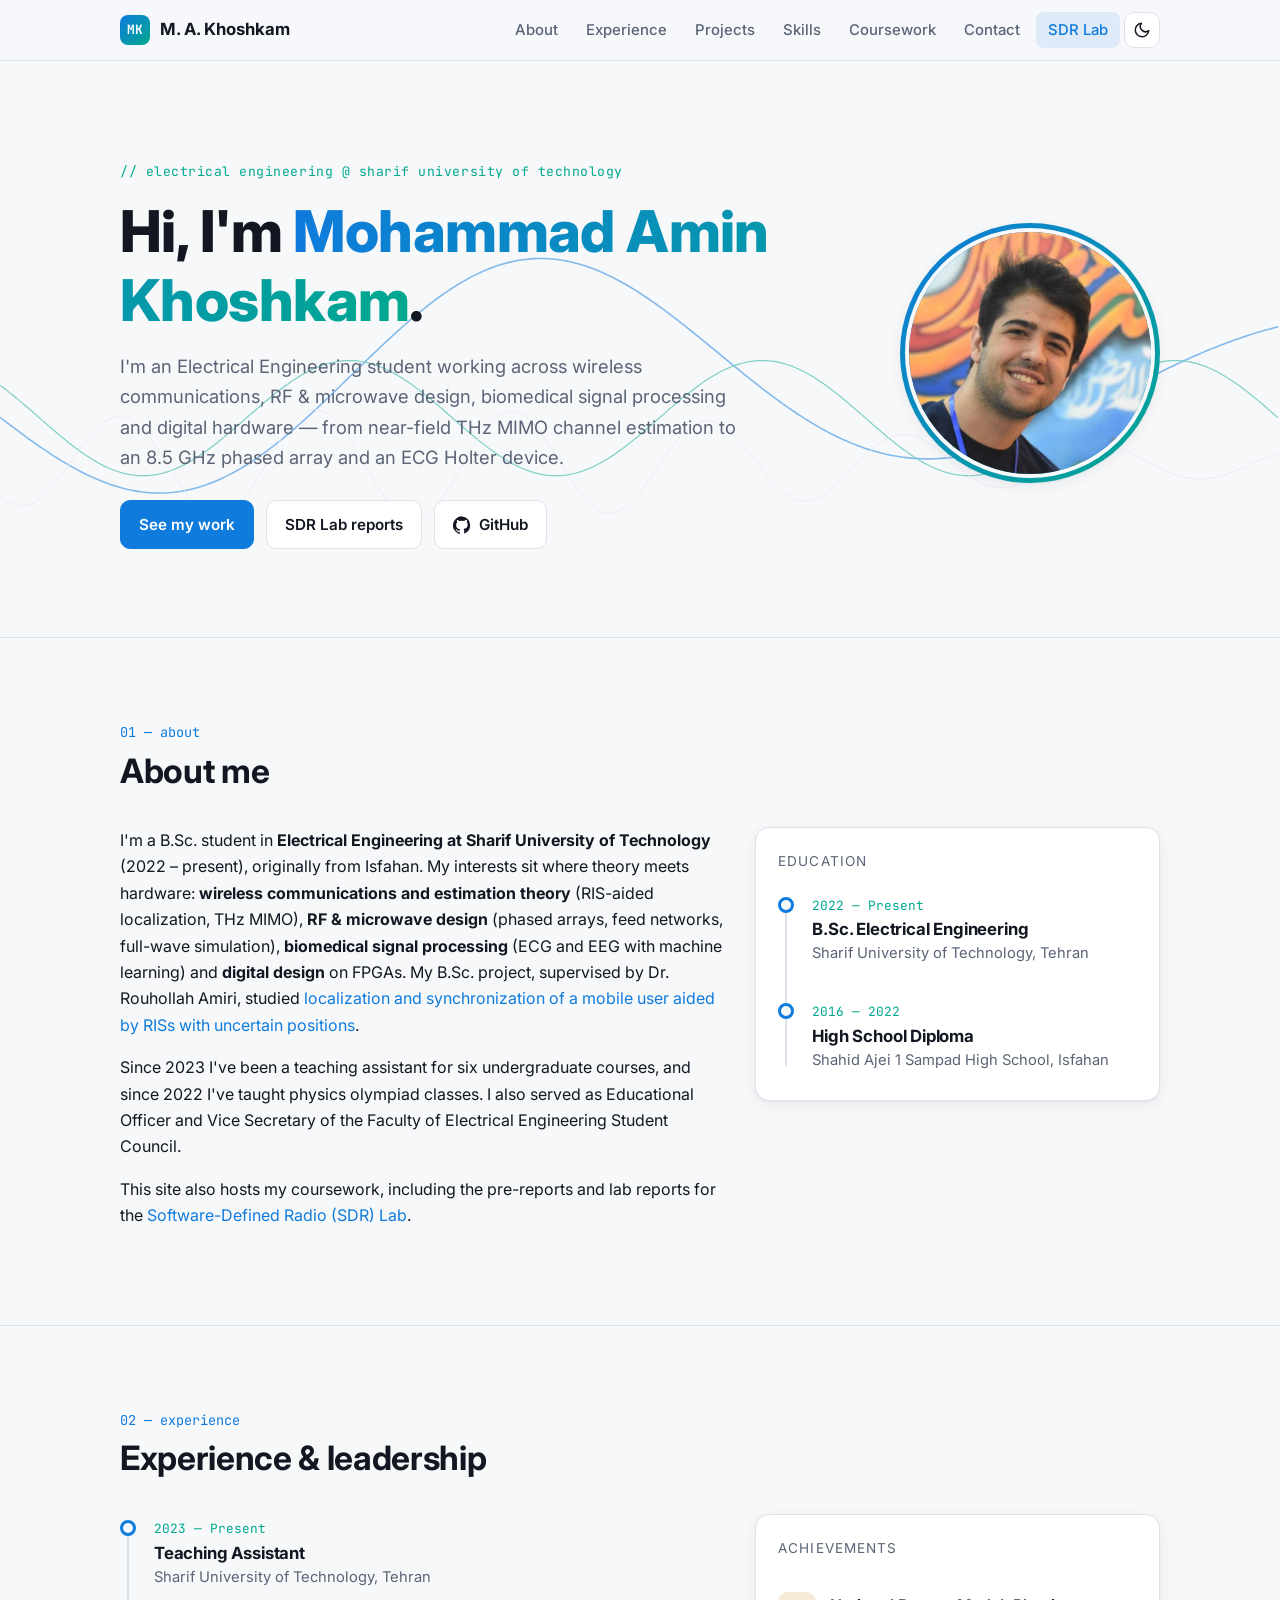
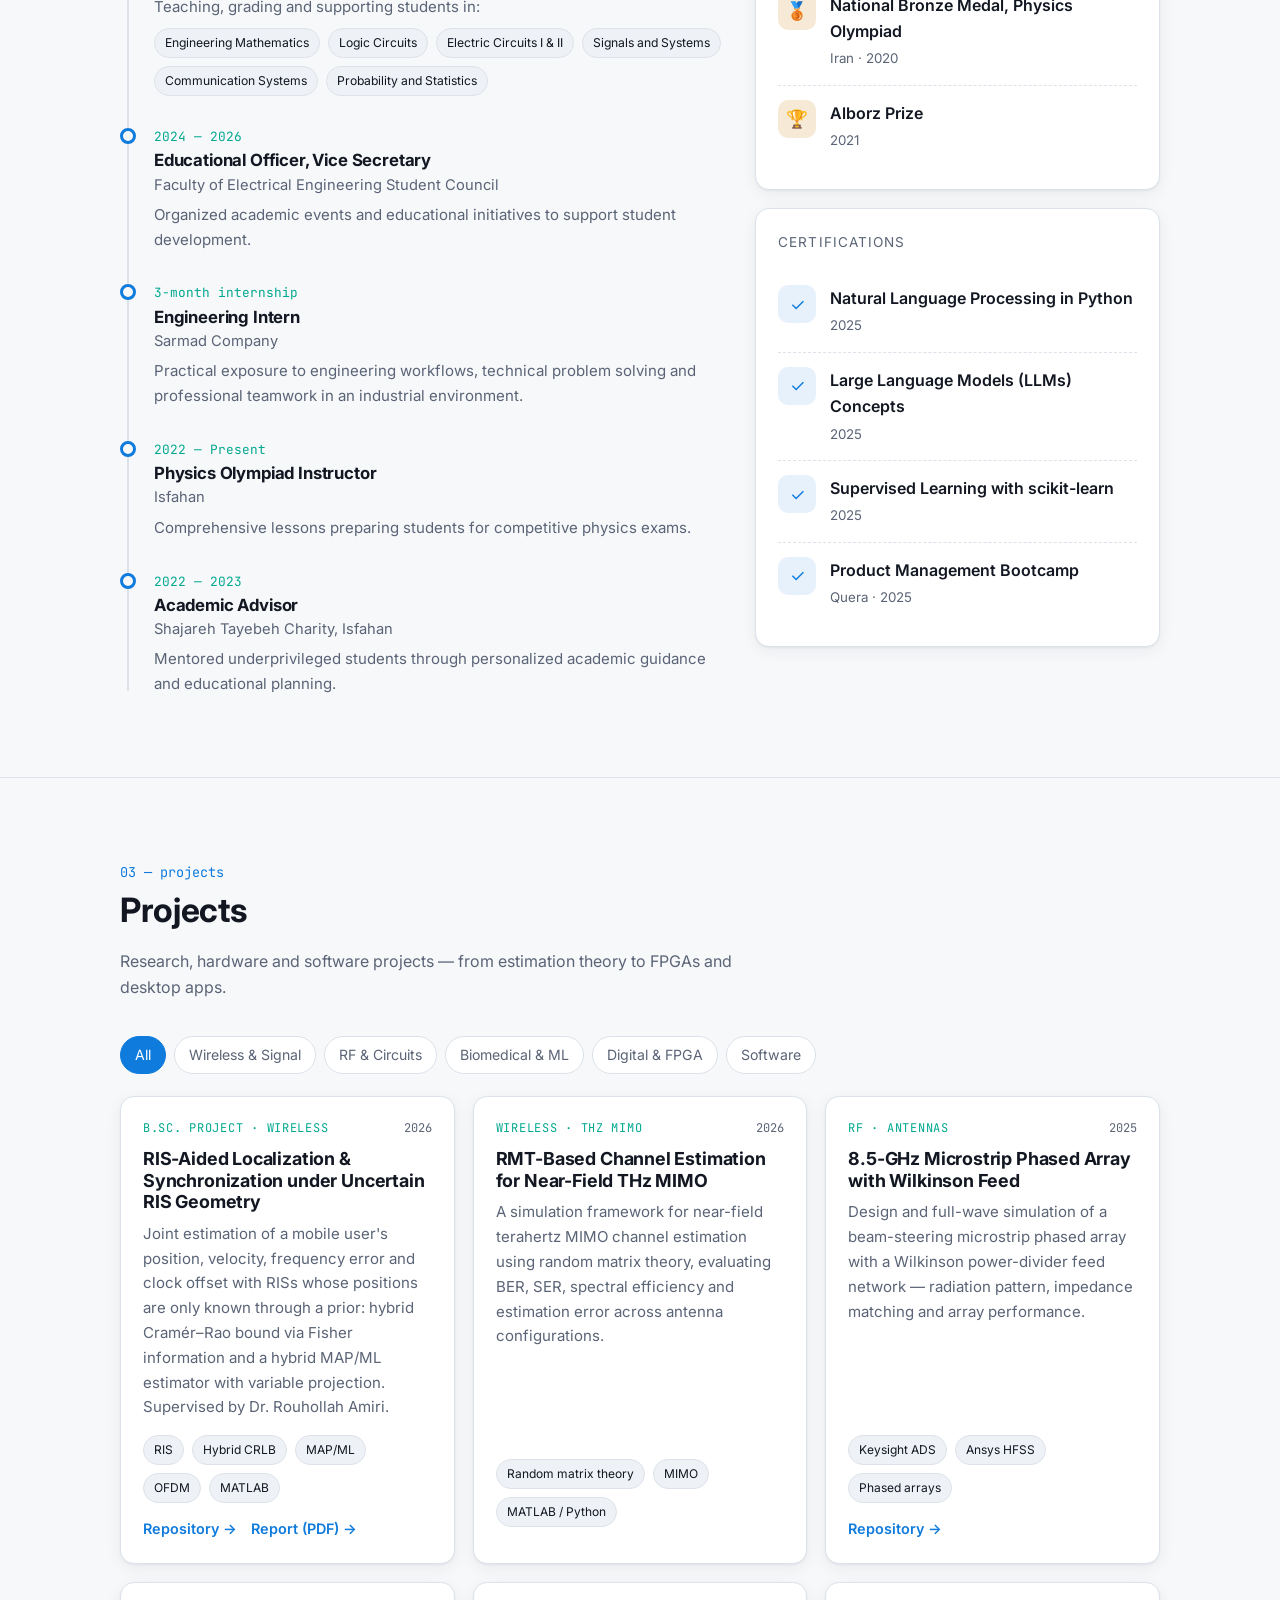
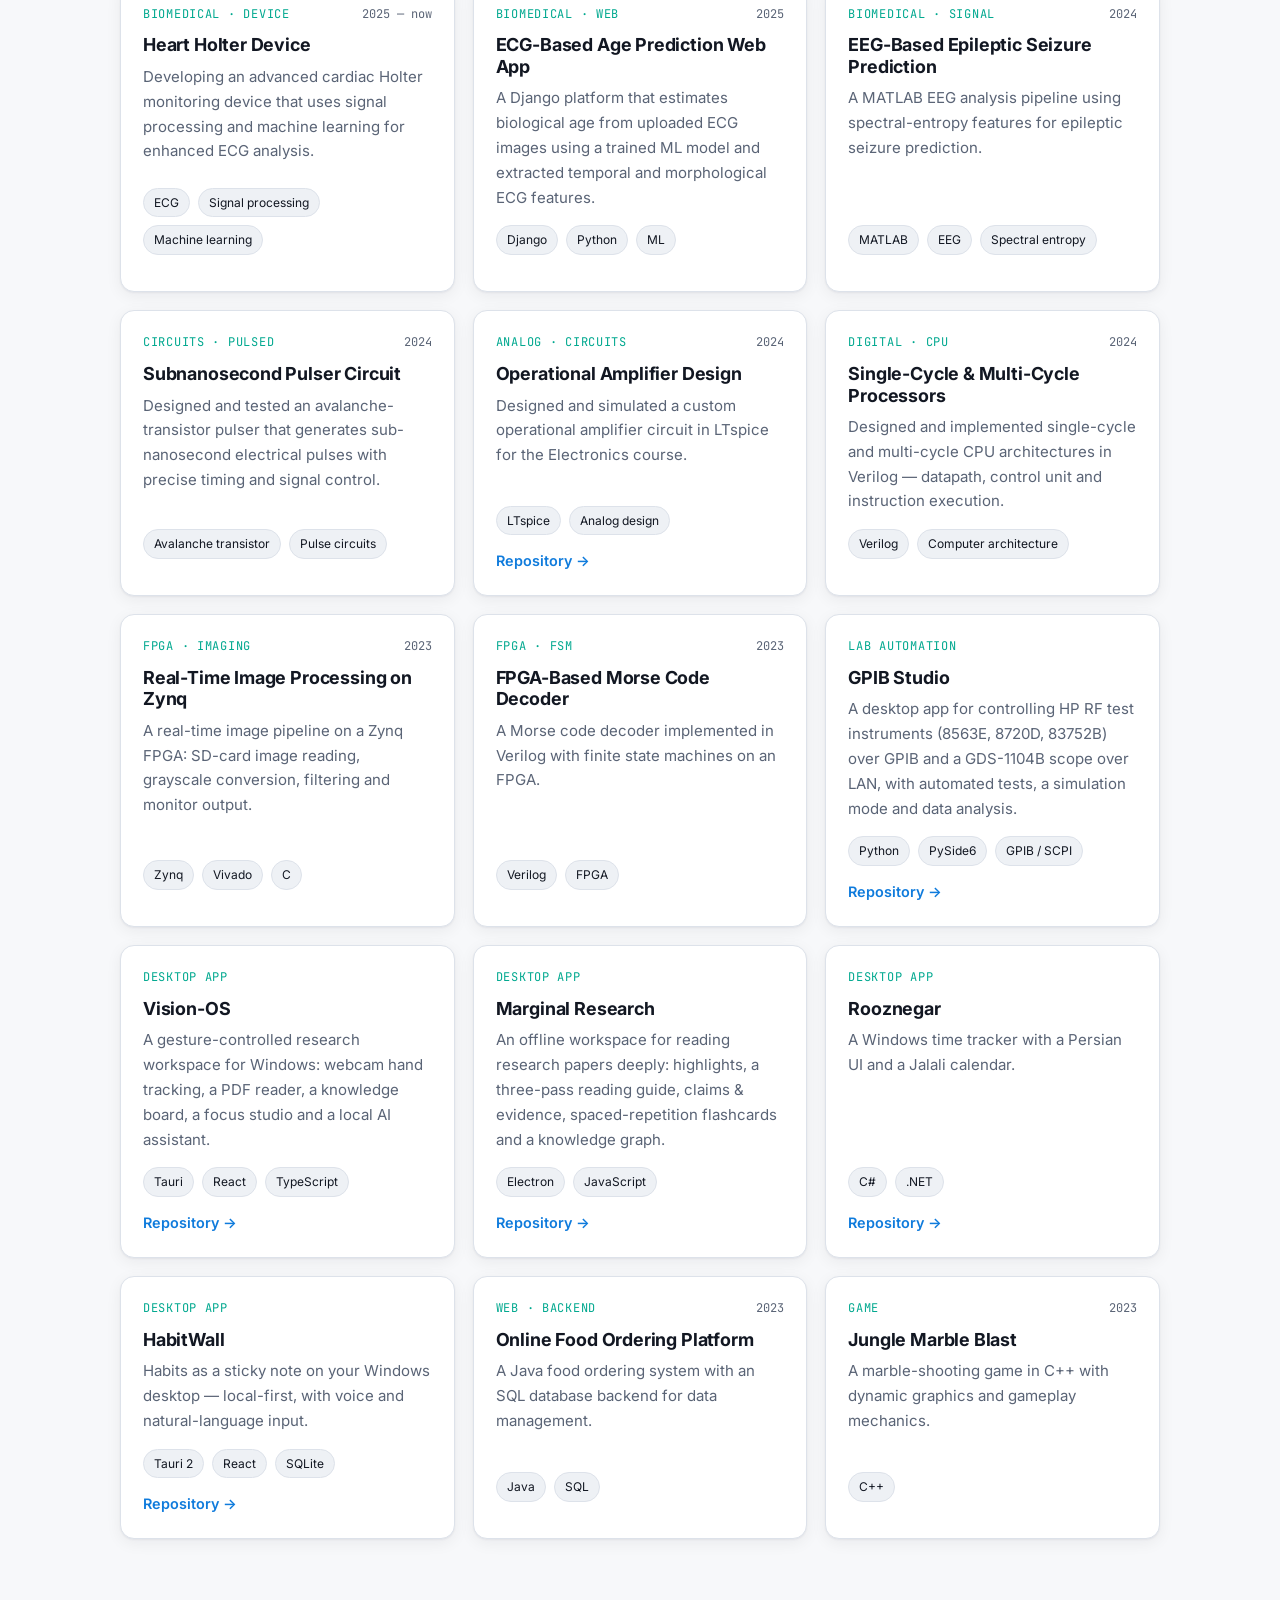
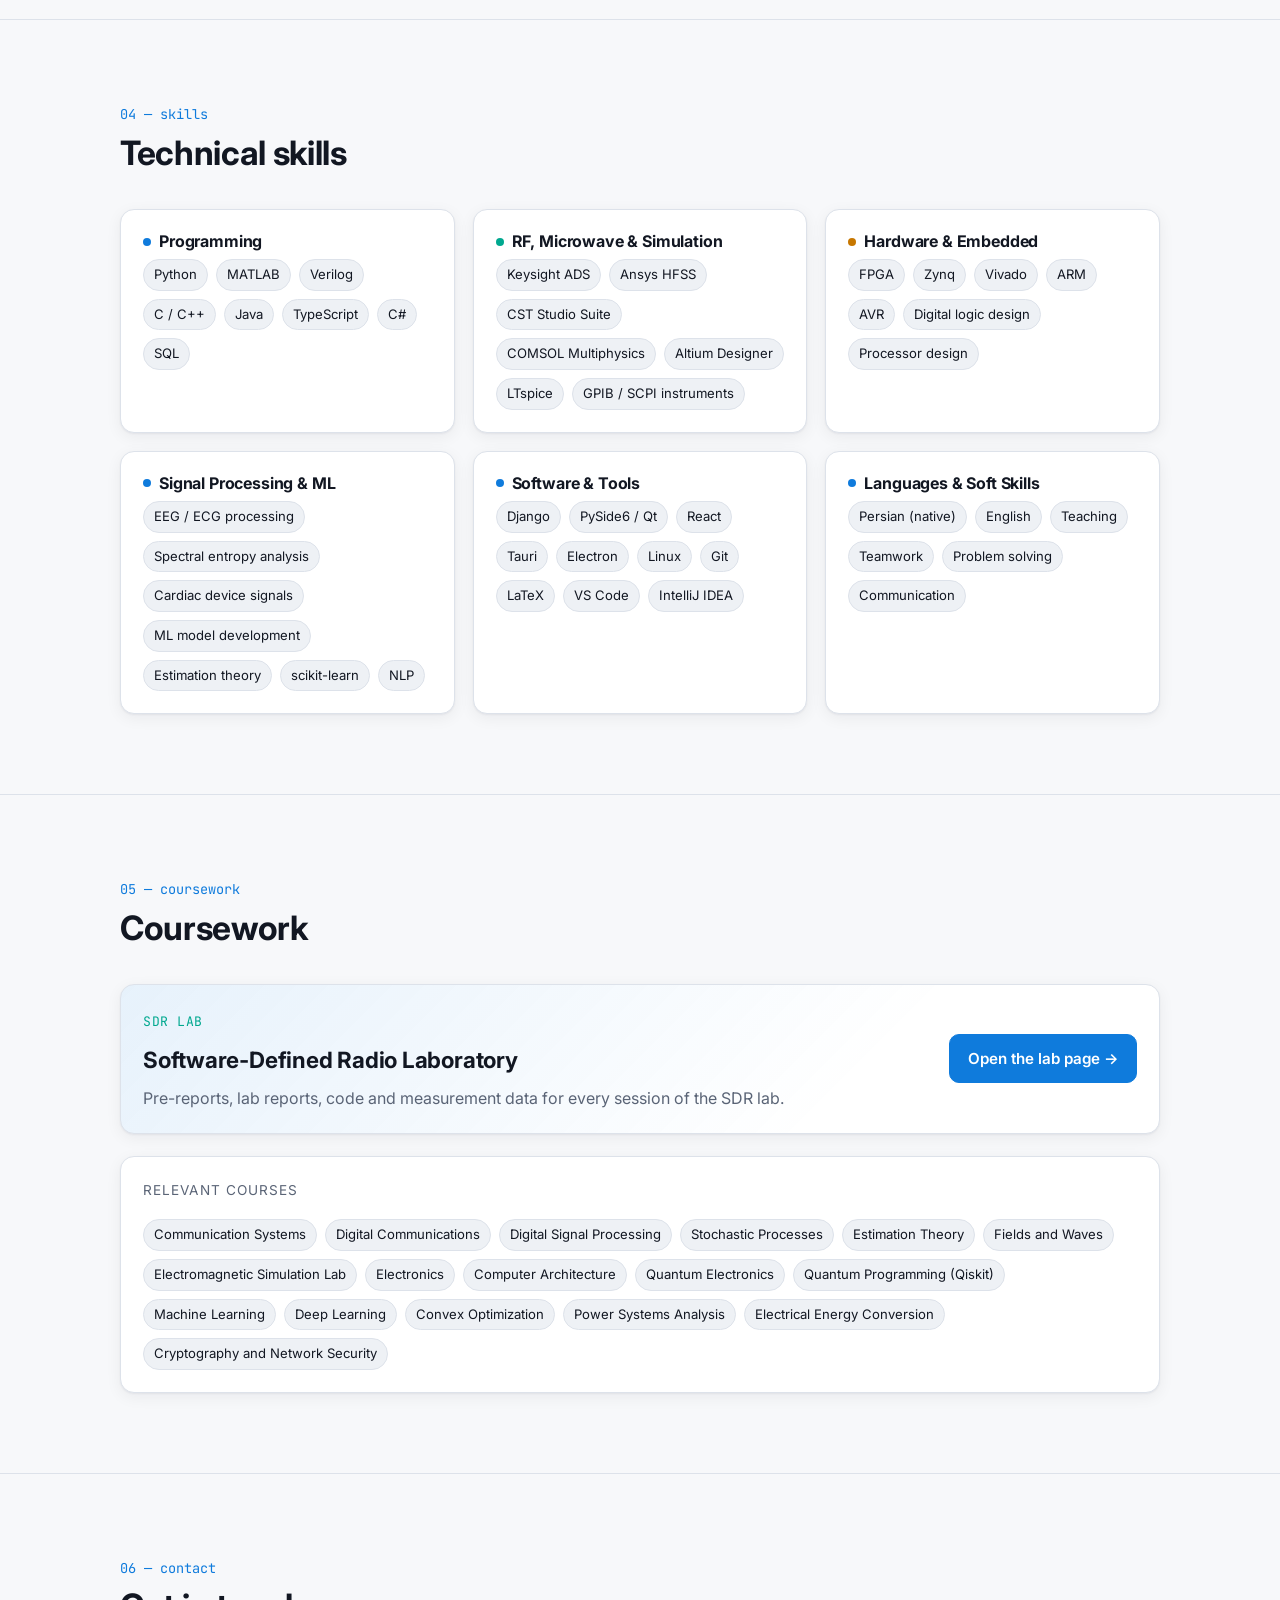
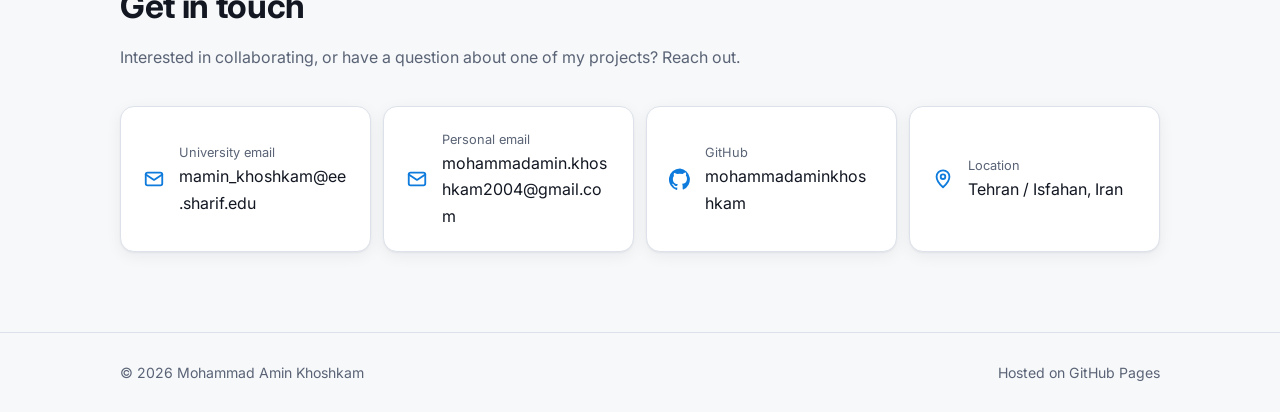
==== index.html @ 5132e573 "Personal website with SDR Lab and the Lab 1 spectrum-monitoring report Resume site, SDR Lab page and" ====
<!doctype html>
<html lang="en">
<head>
  <meta charset="utf-8">
  <meta name="viewport" content="width=device-width, initial-scale=1">
  <title>Mohammad Amin Khoshkam</title>
  <meta name="description" content="Mohammad Amin Khoshkam — Electrical Engineering student at Sharif University of Technology working on wireless communications, RF &amp; microwave design, biomedical signal processing and digital hardware.">
  <meta property="og:title" content="Mohammad Amin Khoshkam">
  <meta property="og:description" content="Electrical Engineering student at Sharif University of Technology.">
  <meta property="og:image" content="https://mohammadaminkhoshkam.github.io/assets/img/profile.jpg">
  <link rel="icon" href="data:image/svg+xml,%3Csvg xmlns='http://www.w3.org/2000/svg' viewBox='0 0 32 32'%3E%3Crect width='32' height='32' rx='8' fill='%230f7bdc'/%3E%3Cpath d='M4 17c3-8 5-8 8 0s5 8 8 0 5-8 8 0' stroke='white' stroke-width='2.6' fill='none' stroke-linecap='round'/%3E%3C/svg%3E">
  <link rel="preconnect" href="https://fonts.googleapis.com">
  <link rel="preconnect" href="https://fonts.gstatic.com" crossorigin>
  <link href="https://fonts.googleapis.com/css2?family=Inter:wght@400;500;600;700;800&family=JetBrains+Mono:wght@400;600;700&display=swap" rel="stylesheet">
  <link rel="stylesheet" href="assets/css/style.css">
</head>
<body>

<header class="nav">
  <div class="container">
    <a class="brand" href="#top"><span class="brand-mark">MK</span> M. A. Khoshkam</a>
    <button class="icon-btn menu-btn" id="menu-btn" aria-label="Open menu" aria-expanded="false">
      <svg viewBox="0 0 24 24" fill="none" stroke="currentColor" stroke-width="2" stroke-linecap="round"><path d="M4 7h16M4 12h16M4 17h16"/></svg>
    </button>
    <nav class="nav-links">
      <a href="#about">About</a>
      <a href="#experience">Experience</a>
      <a href="#projects">Projects</a>
      <a href="#skills">Skills</a>
      <a href="#coursework">Coursework</a>
      <a href="#contact">Contact</a>
      <a class="pill" href="sdr-lab/">SDR Lab</a>
      <button class="icon-btn" id="theme-toggle" aria-label="Toggle dark mode">
        <svg viewBox="0 0 24 24" fill="none" stroke="currentColor" stroke-width="2" stroke-linecap="round" stroke-linejoin="round"><path d="M21 12.8A9 9 0 1 1 11.2 3a7 7 0 0 0 9.8 9.8z"/></svg>
      </button>
    </nav>
  </div>
</header>

<main id="top">
  <!-- ========== Hero ========== -->
  <section class="hero">
    <canvas data-waves aria-hidden="true"></canvas>
    <div class="container hero-grid">
      <div>
        <span class="eyebrow">// electrical engineering @ sharif university of technology</span>
        <h1>Hi, I'm <span class="grad">Mohammad Amin Khoshkam</span>.</h1>
        <p class="lead">
          I'm an Electrical Engineering student working across wireless communications, RF &amp; microwave
          design, biomedical signal processing and digital hardware — from near-field THz MIMO channel
          estimation to an 8.5&nbsp;GHz phased array and an ECG Holter device.
        </p>
        <div class="cta">
          <a class="btn primary" href="#projects">See my work</a>
          <a class="btn" href="sdr-lab/">SDR Lab reports</a>
          <a class="btn" href="https://github.com/mohammadaminkhoshkam" target="_blank" rel="noopener">
            <svg viewBox="0 0 24 24" fill="currentColor"><path d="M12 .5a12 12 0 0 0-3.8 23.4c.6.1.8-.3.8-.6v-2c-3.3.7-4-1.6-4-1.6-.6-1.4-1.4-1.8-1.4-1.8-1-.7.1-.7.1-.7 1.2.1 1.8 1.2 1.8 1.2 1 1.8 2.8 1.3 3.5 1 .1-.8.4-1.3.7-1.6-2.7-.3-5.5-1.3-5.5-6 0-1.3.5-2.4 1.2-3.2-.1-.3-.5-1.5.1-3.2 0 0 1-.3 3.3 1.2a11.5 11.5 0 0 1 6 0C17.3 4.7 18.3 5 18.3 5c.7 1.7.3 2.9.1 3.2.8.8 1.2 1.9 1.2 3.2 0 4.6-2.8 5.6-5.5 5.9.4.4.8 1.1.8 2.2v3.3c0 .3.2.7.8.6A12 12 0 0 0 12 .5z"/></svg>
            GitHub
          </a>
        </div>
      </div>
      <div class="portrait"><img src="assets/img/profile.jpg" alt="Portrait of Mohammad Amin Khoshkam" width="640" height="640"></div>
    </div>
  </section>

  <!-- ========== About + Education ========== -->
  <section class="block" id="about">
    <div class="container">
      <div class="section-head reveal">
        <span class="kicker">01 — about</span>
        <h2>About me</h2>
      </div>
      <div class="two-col">
        <div class="reveal">
          <p>
            I'm a B.Sc. student in <b>Electrical Engineering at Sharif University of Technology</b> (2022 – present),
            originally from Isfahan. My interests sit where theory meets hardware: <b>wireless communications and
            estimation theory</b> (RIS-aided localization, THz MIMO), <b>RF &amp; microwave design</b> (phased arrays,
            feed networks, full-wave simulation), <b>biomedical signal processing</b> (ECG and EEG with machine learning)
            and <b>digital design</b> on FPGAs. My B.Sc. project, supervised by Dr. Rouhollah Amiri, studied
            <a href="https://github.com/mohammadaminkhoshkam/RIS-Localization-Synchronization" target="_blank" rel="noopener">localization
            and synchronization of a mobile user aided by RISs with uncertain positions</a>.
          </p>
          <p>
            Since 2023 I've been a teaching assistant for six undergraduate courses, and since 2022 I've taught
            physics olympiad classes. I also served as Educational Officer and Vice Secretary of the Faculty of
            Electrical Engineering Student Council.
          </p>
          <p>
            This site also hosts my coursework, including the pre-reports and lab reports for the
            <a href="sdr-lab/">Software-Defined Radio (SDR) Lab</a>.
          </p>
        </div>
        <div class="card reveal">
          <div class="col-title">Education</div>
          <ul class="timeline">
            <li>
              <span class="when">2022 — Present</span>
              <h3>B.Sc. Electrical Engineering</h3>
              <div class="where">Sharif University of Technology, Tehran</div>
            </li>
            <li>
              <span class="when">2016 — 2022</span>
              <h3>High School Diploma</h3>
              <div class="where">Shahid Ajei 1 Sampad High School, Isfahan</div>
            </li>
          </ul>
        </div>
      </div>
    </div>
  </section>

  <!-- ========== Experience + Achievements ========== -->
  <section class="block" id="experience">
    <div class="container">
      <div class="section-head reveal">
        <span class="kicker">02 — experience</span>
        <h2>Experience &amp; leadership</h2>
      </div>
      <div class="two-col">
        <ul class="timeline reveal">
          <li>
            <span class="when">2023 — Present</span>
            <h3>Teaching Assistant</h3>
            <div class="where">Sharif University of Technology, Tehran</div>
            <p>Teaching, grading and supporting students in:</p>
            <ul class="tags">
              <li class="tag">Engineering Mathematics</li><li class="tag">Logic Circuits</li>
              <li class="tag">Electric Circuits I &amp; II</li><li class="tag">Signals and Systems</li>
              <li class="tag">Communication Systems</li><li class="tag">Probability and Statistics</li>
            </ul>
          </li>
          <li>
            <span class="when">2024 — 2026</span>
            <h3>Educational Officer, Vice Secretary</h3>
            <div class="where">Faculty of Electrical Engineering Student Council</div>
            <p>Organized academic events and educational initiatives to support student development.</p>
          </li>
          <li>
            <span class="when">3-month internship</span>
            <h3>Engineering Intern</h3>
            <div class="where">Sarmad Company</div>
            <p>Practical exposure to engineering workflows, technical problem solving and professional teamwork in an industrial environment.</p>
          </li>
          <li>
            <span class="when">2022 — Present</span>
            <h3>Physics Olympiad Instructor</h3>
            <div class="where">Isfahan</div>
            <p>Comprehensive lessons preparing students for competitive physics exams.</p>
          </li>
          <li>
            <span class="when">2022 — 2023</span>
            <h3>Academic Advisor</h3>
            <div class="where">Shajareh Tayebeh Charity, Isfahan</div>
            <p>Mentored underprivileged students through personalized academic guidance and educational planning.</p>
          </li>
        </ul>

        <div class="grid">
          <div class="card reveal">
            <div class="col-title">Achievements</div>
            <div class="award"><span class="medal">🥉</span><div><b>National Bronze Medal, Physics Olympiad</b><small>Iran · 2020</small></div></div>
            <div class="award"><span class="medal">🏆</span><div><b>Alborz Prize</b><small>2021</small></div></div>
          </div>
          <div class="card reveal">
            <div class="col-title">Certifications</div>
            <div class="award"><span class="medal cert">✓</span><div><b>Natural Language Processing in Python</b><small>2025</small></div></div>
            <div class="award"><span class="medal cert">✓</span><div><b>Large Language Models (LLMs) Concepts</b><small>2025</small></div></div>
            <div class="award"><span class="medal cert">✓</span><div><b>Supervised Learning with scikit-learn</b><small>2025</small></div></div>
            <div class="award"><span class="medal cert">✓</span><div><b>Product Management Bootcamp</b><small>Quera · 2025</small></div></div>
          </div>
        </div>
      </div>
    </div>
  </section>

  <!-- ========== Projects ========== -->
  <section class="block" id="projects">
    <div class="container">
      <div class="section-head reveal">
        <span class="kicker">03 — projects</span>
        <h2>Projects</h2>
        <p>Research, hardware and software projects — from estimation theory to FPGAs and desktop apps.</p>
      </div>

      <div class="filters" role="group" aria-label="Filter projects">
        <button class="chip" data-filter="all" aria-pressed="true">All</button>
        <button class="chip" data-filter="comm" aria-pressed="false">Wireless &amp; Signal</button>
        <button class="chip" data-filter="rf" aria-pressed="false">RF &amp; Circuits</button>
        <button class="chip" data-filter="bio" aria-pressed="false">Biomedical &amp; ML</button>
        <button class="chip" data-filter="digital" aria-pressed="false">Digital &amp; FPGA</button>
        <button class="chip" data-filter="software" aria-pressed="false">Software</button>
      </div>

      <div class="grid grid-3">
        <article class="card project reveal" data-cat="comm">
          <div class="meta"><span class="cat">B.Sc. Project · Wireless</span><span class="year">2026</span></div>
          <h3>RIS-Aided Localization &amp; Synchronization under Uncertain RIS Geometry</h3>
          <p>Joint estimation of a mobile user's position, velocity, frequency error and clock offset with RISs whose
            positions are only known through a prior: hybrid Cramér–Rao bound via Fisher information and a hybrid
            MAP/ML estimator with variable projection. Supervised by Dr. Rouhollah Amiri.</p>
          <ul class="tags"><li class="tag">RIS</li><li class="tag">Hybrid CRLB</li><li class="tag">MAP/ML</li><li class="tag">OFDM</li><li class="tag">MATLAB</li></ul>
          <div class="links">
            <a href="https://github.com/mohammadaminkhoshkam/RIS-Localization-Synchronization" target="_blank" rel="noopener">Repository →</a>
            <a href="https://github.com/mohammadaminkhoshkam/RIS-Localization-Synchronization/blob/main/report/RIS_Localization_Report_EN.pdf" target="_blank" rel="noopener">Report (PDF) →</a>
          </div>
        </article>

        <article class="card project reveal" data-cat="comm">
          <div class="meta"><span class="cat">Wireless · THz MIMO</span><span class="year">2026</span></div>
          <h3>RMT-Based Channel Estimation for Near-Field THz MIMO</h3>
          <p>A simulation framework for near-field terahertz MIMO channel estimation using random matrix theory,
            evaluating BER, SER, spectral efficiency and estimation error across antenna configurations.</p>
          <ul class="tags"><li class="tag">Random matrix theory</li><li class="tag">MIMO</li><li class="tag">MATLAB / Python</li></ul>
        </article>

        <article class="card project reveal" data-cat="rf">
          <div class="meta"><span class="cat">RF · Antennas</span><span class="year">2025</span></div>
          <h3>8.5-GHz Microstrip Phased Array with Wilkinson Feed</h3>
          <p>Design and full-wave simulation of a beam-steering microstrip phased array with a Wilkinson
            power-divider feed network — radiation pattern, impedance matching and array performance.</p>
          <ul class="tags"><li class="tag">Keysight ADS</li><li class="tag">Ansys HFSS</li><li class="tag">Phased arrays</li></ul>
          <div class="links"><a href="https://github.com/mohammadaminkhoshkam/X-Band-Patch-Antenna-Array" target="_blank" rel="noopener">Repository →</a></div>
        </article>

        <article class="card project reveal" data-cat="bio">
          <div class="meta"><span class="cat">Biomedical · Device</span><span class="year">2025 — now</span></div>
          <h3>Heart Holter Device</h3>
          <p>Developing an advanced cardiac Holter monitoring device that uses signal processing and machine
            learning for enhanced ECG analysis.</p>
          <ul class="tags"><li class="tag">ECG</li><li class="tag">Signal processing</li><li class="tag">Machine learning</li></ul>
        </article>

        <article class="card project reveal" data-cat="bio software">
          <div class="meta"><span class="cat">Biomedical · Web</span><span class="year">2025</span></div>
          <h3>ECG-Based Age Prediction Web App</h3>
          <p>A Django platform that estimates biological age from uploaded ECG images using a trained ML model
            and extracted temporal and morphological ECG features.</p>
          <ul class="tags"><li class="tag">Django</li><li class="tag">Python</li><li class="tag">ML</li></ul>
        </article>

        <article class="card project reveal" data-cat="bio comm">
          <div class="meta"><span class="cat">Biomedical · Signal</span><span class="year">2024</span></div>
          <h3>EEG-Based Epileptic Seizure Prediction</h3>
          <p>A MATLAB EEG analysis pipeline using spectral-entropy features for epileptic seizure prediction.</p>
          <ul class="tags"><li class="tag">MATLAB</li><li class="tag">EEG</li><li class="tag">Spectral entropy</li></ul>
        </article>

        <article class="card project reveal" data-cat="rf">
          <div class="meta"><span class="cat">Circuits · Pulsed</span><span class="year">2024</span></div>
          <h3>Subnanosecond Pulser Circuit</h3>
          <p>Designed and tested an avalanche-transistor pulser that generates sub-nanosecond electrical pulses
            with precise timing and signal control.</p>
          <ul class="tags"><li class="tag">Avalanche transistor</li><li class="tag">Pulse circuits</li></ul>
        </article>

        <article class="card project reveal" data-cat="rf">
          <div class="meta"><span class="cat">Analog · Circuits</span><span class="year">2024</span></div>
          <h3>Operational Amplifier Design</h3>
          <p>Designed and simulated a custom operational amplifier circuit in LTspice for the Electronics course.</p>
          <ul class="tags"><li class="tag">LTspice</li><li class="tag">Analog design</li></ul>
          <div class="links"><a href="https://github.com/mohammadaminkhoshkam/Operating-Amplifiers" target="_blank" rel="noopener">Repository →</a></div>
        </article>

        <article class="card project reveal" data-cat="digital">
          <div class="meta"><span class="cat">Digital · CPU</span><span class="year">2024</span></div>
          <h3>Single-Cycle &amp; Multi-Cycle Processors</h3>
          <p>Designed and implemented single-cycle and multi-cycle CPU architectures in Verilog — datapath,
            control unit and instruction execution.</p>
          <ul class="tags"><li class="tag">Verilog</li><li class="tag">Computer architecture</li></ul>
        </article>

        <article class="card project reveal" data-cat="digital">
          <div class="meta"><span class="cat">FPGA · Imaging</span><span class="year">2023</span></div>
          <h3>Real-Time Image Processing on Zynq</h3>
          <p>A real-time image pipeline on a Zynq FPGA: SD-card image reading, grayscale conversion, filtering
            and monitor output.</p>
          <ul class="tags"><li class="tag">Zynq</li><li class="tag">Vivado</li><li class="tag">C</li></ul>
        </article>

        <article class="card project reveal" data-cat="digital">
          <div class="meta"><span class="cat">FPGA · FSM</span><span class="year">2023</span></div>
          <h3>FPGA-Based Morse Code Decoder</h3>
          <p>A Morse code decoder implemented in Verilog with finite state machines on an FPGA.</p>
          <ul class="tags"><li class="tag">Verilog</li><li class="tag">FPGA</li></ul>
        </article>

        <article class="card project reveal" data-cat="rf software">
          <div class="meta"><span class="cat">Lab Automation</span></div>
          <h3>GPIB Studio</h3>
          <p>A desktop app for controlling HP RF test instruments (8563E, 8720D, 83752B) over GPIB and a
            GDS-1104B scope over LAN, with automated tests, a simulation mode and data analysis.</p>
          <ul class="tags"><li class="tag">Python</li><li class="tag">PySide6</li><li class="tag">GPIB / SCPI</li></ul>
          <div class="links"><a href="https://github.com/mohammadaminkhoshkam/GPIB-Studio" target="_blank" rel="noopener">Repository →</a></div>
        </article>

        <article class="card project reveal" data-cat="software">
          <div class="meta"><span class="cat">Desktop App</span></div>
          <h3>Vision-OS</h3>
          <p>A gesture-controlled research workspace for Windows: webcam hand tracking, a PDF reader,
            a knowledge board, a focus studio and a local AI assistant.</p>
          <ul class="tags"><li class="tag">Tauri</li><li class="tag">React</li><li class="tag">TypeScript</li></ul>
          <div class="links"><a href="https://github.com/mohammadaminkhoshkam/Vision-OS" target="_blank" rel="noopener">Repository →</a></div>
        </article>

        <article class="card project reveal" data-cat="software">
          <div class="meta"><span class="cat">Desktop App</span></div>
          <h3>Marginal Research</h3>
          <p>An offline workspace for reading research papers deeply: highlights, a three-pass reading guide,
            claims &amp; evidence, spaced-repetition flashcards and a knowledge graph.</p>
          <ul class="tags"><li class="tag">Electron</li><li class="tag">JavaScript</li></ul>
          <div class="links"><a href="https://github.com/mohammadaminkhoshkam/Marginal-Research" target="_blank" rel="noopener">Repository →</a></div>
        </article>

        <article class="card project reveal" data-cat="software">
          <div class="meta"><span class="cat">Desktop App</span></div>
          <h3>Rooznegar</h3>
          <p>A Windows time tracker with a Persian UI and a Jalali calendar.</p>
          <ul class="tags"><li class="tag">C#</li><li class="tag">.NET</li></ul>
          <div class="links"><a href="https://github.com/mohammadaminkhoshkam/Rooznegar" target="_blank" rel="noopener">Repository →</a></div>
        </article>

        <article class="card project reveal" data-cat="software">
          <div class="meta"><span class="cat">Desktop App</span></div>
          <h3>HabitWall</h3>
          <p>Habits as a sticky note on your Windows desktop — local-first, with voice and natural-language input.</p>
          <ul class="tags"><li class="tag">Tauri 2</li><li class="tag">React</li><li class="tag">SQLite</li></ul>
          <div class="links"><a href="https://github.com/mohammadaminkhoshkam/HabitWall" target="_blank" rel="noopener">Repository →</a></div>
        </article>

        <article class="card project reveal" data-cat="software">
          <div class="meta"><span class="cat">Web · Backend</span><span class="year">2023</span></div>
          <h3>Online Food Ordering Platform</h3>
          <p>A Java food ordering system with an SQL database backend for data management.</p>
          <ul class="tags"><li class="tag">Java</li><li class="tag">SQL</li></ul>
        </article>

        <article class="card project reveal" data-cat="software">
          <div class="meta"><span class="cat">Game</span><span class="year">2023</span></div>
          <h3>Jungle Marble Blast</h3>
          <p>A marble-shooting game in C++ with dynamic graphics and gameplay mechanics.</p>
          <ul class="tags"><li class="tag">C++</li></ul>
        </article>
      </div>
    </div>
  </section>

  <!-- ========== Skills ========== -->
  <section class="block" id="skills">
    <div class="container">
      <div class="section-head reveal">
        <span class="kicker">04 — skills</span>
        <h2>Technical skills</h2>
      </div>
      <div class="grid" style="grid-template-columns: repeat(auto-fit, minmax(260px, 1fr));">
        <div class="card skill-group reveal">
          <h3><span class="dot"></span>Programming</h3>
          <ul class="tags">
            <li class="tag">Python</li><li class="tag">MATLAB</li><li class="tag">Verilog</li><li class="tag">C / C++</li>
            <li class="tag">Java</li><li class="tag">TypeScript</li><li class="tag">C#</li><li class="tag">SQL</li>
          </ul>
        </div>
        <div class="card skill-group reveal">
          <h3><span class="dot"></span>RF, Microwave &amp; Simulation</h3>
          <ul class="tags">
            <li class="tag">Keysight ADS</li><li class="tag">Ansys HFSS</li><li class="tag">CST Studio Suite</li>
            <li class="tag">COMSOL Multiphysics</li><li class="tag">Altium Designer</li><li class="tag">LTspice</li>
            <li class="tag">GPIB / SCPI instruments</li>
          </ul>
        </div>
        <div class="card skill-group reveal">
          <h3><span class="dot"></span>Hardware &amp; Embedded</h3>
          <ul class="tags">
            <li class="tag">FPGA</li><li class="tag">Zynq</li><li class="tag">Vivado</li><li class="tag">ARM</li>
            <li class="tag">AVR</li><li class="tag">Digital logic design</li><li class="tag">Processor design</li>
          </ul>
        </div>
        <div class="card skill-group reveal">
          <h3><span class="dot"></span>Signal Processing &amp; ML</h3>
          <ul class="tags">
            <li class="tag">EEG / ECG processing</li><li class="tag">Spectral entropy analysis</li>
            <li class="tag">Cardiac device signals</li><li class="tag">ML model development</li>
            <li class="tag">Estimation theory</li><li class="tag">scikit-learn</li><li class="tag">NLP</li>
          </ul>
        </div>
        <div class="card skill-group reveal">
          <h3><span class="dot"></span>Software &amp; Tools</h3>
          <ul class="tags">
            <li class="tag">Django</li><li class="tag">PySide6 / Qt</li><li class="tag">React</li><li class="tag">Tauri</li>
            <li class="tag">Electron</li><li class="tag">Linux</li><li class="tag">Git</li><li class="tag">LaTeX</li>
            <li class="tag">VS Code</li><li class="tag">IntelliJ IDEA</li>
          </ul>
        </div>
        <div class="card skill-group reveal">
          <h3><span class="dot"></span>Languages &amp; Soft Skills</h3>
          <ul class="tags">
            <li class="tag">Persian (native)</li><li class="tag">English</li><li class="tag">Teaching</li>
            <li class="tag">Teamwork</li><li class="tag">Problem solving</li><li class="tag">Communication</li>
          </ul>
        </div>
      </div>
    </div>
  </section>

  <!-- ========== Coursework ========== -->
  <section class="block" id="coursework">
    <div class="container">
      <div class="section-head reveal">
        <span class="kicker">05 — coursework</span>
        <h2>Coursework</h2>
      </div>
      <a class="card feature reveal" href="sdr-lab/" style="color: inherit; text-decoration: none; margin-bottom: 22px;">
        <div>
          <span class="eyebrow">SDR LAB</span>
          <h3>Software-Defined Radio Laboratory</h3>
          <p>Pre-reports, lab reports, code and measurement data for every session of the SDR lab.</p>
        </div>
        <span class="btn primary">Open the lab page →</span>
      </a>
      <div class="card reveal">
        <div class="col-title">Relevant courses</div>
        <ul class="tags">
          <li class="tag">Communication Systems</li><li class="tag">Digital Communications</li>
          <li class="tag">Digital Signal Processing</li><li class="tag">Stochastic Processes</li>
          <li class="tag">Estimation Theory</li><li class="tag">Fields and Waves</li>
          <li class="tag">Electromagnetic Simulation Lab</li><li class="tag">Electronics</li>
          <li class="tag">Computer Architecture</li><li class="tag">Quantum Electronics</li>
          <li class="tag">Quantum Programming (Qiskit)</li><li class="tag">Machine Learning</li>
          <li class="tag">Deep Learning</li><li class="tag">Convex Optimization</li>
          <li class="tag">Power Systems Analysis</li><li class="tag">Electrical Energy Conversion</li>
          <li class="tag">Cryptography and Network Security</li>
        </ul>
      </div>
    </div>
  </section>

  <!-- ========== Contact ========== -->
  <section class="block" id="contact">
    <div class="container">
      <div class="section-head reveal">
        <span class="kicker">06 — contact</span>
        <h2>Get in touch</h2>
        <p>Interested in collaborating, or have a question about one of my projects? Reach out.</p>
      </div>
      <div class="contact-list">
        <a class="card contact-item reveal" href="mailto:mamin_khoshkam@ee.sharif.edu">
          <svg viewBox="0 0 24 24" fill="none" stroke="currentColor" stroke-width="2" stroke-linecap="round" stroke-linejoin="round"><rect x="3" y="5" width="18" height="14" rx="2"/><path d="m3 7 9 6 9-6"/></svg>
          <div><small>University email</small><span>mamin_khoshkam@ee.sharif.edu</span></div>
        </a>
        <a class="card contact-item reveal" href="mailto:mohammadamin.khoshkam2004@gmail.com">
          <svg viewBox="0 0 24 24" fill="none" stroke="currentColor" stroke-width="2" stroke-linecap="round" stroke-linejoin="round"><rect x="3" y="5" width="18" height="14" rx="2"/><path d="m3 7 9 6 9-6"/></svg>
          <div><small>Personal email</small><span>mohammadamin.khoshkam2004@gmail.com</span></div>
        </a>
        <a class="card contact-item reveal" href="https://github.com/mohammadaminkhoshkam" target="_blank" rel="noopener">
          <svg viewBox="0 0 24 24" fill="currentColor"><path d="M12 .5a12 12 0 0 0-3.8 23.4c.6.1.8-.3.8-.6v-2c-3.3.7-4-1.6-4-1.6-.6-1.4-1.4-1.8-1.4-1.8-1-.7.1-.7.1-.7 1.2.1 1.8 1.2 1.8 1.2 1 1.8 2.8 1.3 3.5 1 .1-.8.4-1.3.7-1.6-2.7-.3-5.5-1.3-5.5-6 0-1.3.5-2.4 1.2-3.2-.1-.3-.5-1.5.1-3.2 0 0 1-.3 3.3 1.2a11.5 11.5 0 0 1 6 0C17.3 4.7 18.3 5 18.3 5c.7 1.7.3 2.9.1 3.2.8.8 1.2 1.9 1.2 3.2 0 4.6-2.8 5.6-5.5 5.9.4.4.8 1.1.8 2.2v3.3c0 .3.2.7.8.6A12 12 0 0 0 12 .5z"/></svg>
          <div><small>GitHub</small><span>mohammadaminkhoshkam</span></div>
        </a>
        <div class="card contact-item reveal">
          <svg viewBox="0 0 24 24" fill="none" stroke="currentColor" stroke-width="2" stroke-linecap="round" stroke-linejoin="round"><path d="M12 21s-7-6.2-7-11.5A7 7 0 0 1 19 9.5C19 14.8 12 21 12 21z"/><circle cx="12" cy="9.5" r="2.5"/></svg>
          <div><small>Location</small><span>Tehran / Isfahan, Iran</span></div>
        </div>
      </div>
    </div>
  </section>
</main>

<footer>
  <div class="container">
    <span>© <span data-year></span> Mohammad Amin Khoshkam</span>
    <span>Hosted on GitHub Pages</span>
  </div>
</footer>

<script src="assets/js/main.js"></script>
</body>
</html>
---- assets/css/style.css ----
/* ---------- Tokens ---------- */
:root {
  --bg: #f7f8fa;
  --bg-elev: #ffffff;
  --bg-soft: #eef1f5;
  --text: #121722;
  --text-dim: #5a6476;
  --border: #dde2ea;
  --accent: #0f7bdc;
  --accent-2: #00a88f;
  --accent-soft: rgba(15, 123, 220, 0.10);
  --warn: #c77700;
  --shadow: 0 1px 2px rgba(16, 24, 40, .05), 0 4px 16px rgba(16, 24, 40, .06);
  --radius: 14px;
  --maxw: 1080px;
  --font: "Inter", system-ui, -apple-system, "Segoe UI", Roboto, sans-serif;
  --mono: "JetBrains Mono", ui-monospace, "Cascadia Code", Consolas, monospace;
  color-scheme: light;
}

@media (prefers-color-scheme: dark) {
  :root:not([data-theme="light"]) {
    --bg: #0b0f17;
    --bg-elev: #121826;
    --bg-soft: #18202f;
    --text: #e6eaf2;
    --text-dim: #93a0b5;
    --border: #243045;
    --accent: #4aa8ff;
    --accent-2: #2fd4b4;
    --accent-soft: rgba(74, 168, 255, 0.12);
    --warn: #f0a83a;
    --shadow: 0 1px 2px rgba(0, 0, 0, .3), 0 6px 24px rgba(0, 0, 0, .25);
    color-scheme: dark;
  }
}
:root[data-theme="dark"] {
  --bg: #0b0f17;
  --bg-elev: #121826;
  --bg-soft: #18202f;
  --text: #e6eaf2;
  --text-dim: #93a0b5;
  --border: #243045;
  --accent: #4aa8ff;
  --accent-2: #2fd4b4;
  --accent-soft: rgba(74, 168, 255, 0.12);
  --warn: #f0a83a;
  --shadow: 0 1px 2px rgba(0, 0, 0, .3), 0 6px 24px rgba(0, 0, 0, .25);
  color-scheme: dark;
}

/* ---------- Base ---------- */
*, *::before, *::after { box-sizing: border-box; }
html { scroll-behavior: smooth; scroll-padding-top: 72px; }
body {
  margin: 0;
  background: var(--bg);
  color: var(--text);
  font-family: var(--font);
  font-size: 16px;
  line-height: 1.65;
  -webkit-font-smoothing: antialiased;
}
a { color: var(--accent); text-decoration: none; }
a:hover { text-decoration: underline; }
img { max-width: 100%; display: block; }
h1, h2, h3 { line-height: 1.2; margin: 0 0 .5em; letter-spacing: -0.01em; }
p { margin: 0 0 1em; }
code, .mono { font-family: var(--mono); font-size: .9em; }

.container { max-width: var(--maxw); margin: 0 auto; padding: 0 20px; }
@media (max-width: 480px) { .container { padding: 0 16px; } }

/* ---------- Nav ---------- */
.nav {
  position: sticky; top: 0; z-index: 50;
  background: color-mix(in srgb, var(--bg) 82%, transparent);
  backdrop-filter: saturate(160%) blur(12px);
  border-bottom: 1px solid var(--border);
}
.nav .container { display: flex; align-items: center; height: 60px; gap: 16px; }
.brand { font-weight: 700; color: var(--text); font-size: 1.05rem; display: flex; align-items: center; gap: 10px; }
.brand:hover { text-decoration: none; }
.brand-mark {
  width: 30px; height: 30px; border-radius: 8px;
  background: linear-gradient(135deg, var(--accent), var(--accent-2));
  color: #fff; display: grid; place-items: center; font-size: .8rem; font-family: var(--mono);
}
.nav-links { display: flex; gap: 4px; margin-left: auto; align-items: center; }
.nav-links a {
  color: var(--text-dim); padding: 6px 12px; border-radius: 8px; font-size: .93rem; font-weight: 500;
}
.nav-links a:hover, .nav-links a.active { color: var(--text); background: var(--bg-soft); text-decoration: none; }
.nav-links a.pill { color: var(--accent); background: var(--accent-soft); }
.icon-btn {
  border: 1px solid var(--border); background: var(--bg-elev); color: var(--text);
  width: 36px; height: 36px; border-radius: 10px; display: grid; place-items: center; cursor: pointer;
}
.icon-btn:hover { border-color: var(--accent); }
.icon-btn svg { width: 18px; height: 18px; }
.menu-btn { display: none; }
@media (max-width: 760px) {
  .menu-btn { display: grid; margin-left: auto; }
  .nav-links {
    display: none; position: absolute; top: 60px; left: 0; right: 0;
    flex-direction: column; align-items: stretch; padding: 10px 16px 16px;
    background: var(--bg-elev); border-bottom: 1px solid var(--border);
  }
  .nav-links.open { display: flex; }
  .nav-links a { padding: 10px 12px; }
}

/* ---------- Hero ---------- */
.hero { position: relative; overflow: hidden; border-bottom: 1px solid var(--border); }
.hero canvas { position: absolute; inset: 0; width: 100%; height: 100%; opacity: .55; pointer-events: none; }
.hero .container { position: relative; padding-top: 96px; padding-bottom: 88px; }
.eyebrow {
  font-family: var(--mono); font-size: .82rem; color: var(--accent-2);
  letter-spacing: .04em; margin-bottom: 14px; display: inline-block;
}
.hero h1 { font-size: clamp(2.2rem, 5.5vw, 3.6rem); font-weight: 800; margin-bottom: 16px; }
.hero h1 .grad {
  background: linear-gradient(90deg, var(--accent), var(--accent-2));
  -webkit-background-clip: text; background-clip: text; color: transparent;
}
.hero .lead { font-size: 1.15rem; color: var(--text-dim); max-width: 640px; }
.cta { display: flex; flex-wrap: wrap; gap: 12px; margin-top: 28px; }
.btn {
  display: inline-flex; align-items: center; gap: 8px; padding: 11px 18px; border-radius: 10px;
  font-weight: 600; font-size: .95rem; border: 1px solid var(--border); background: var(--bg-elev); color: var(--text);
}
.btn:hover { text-decoration: none; border-color: var(--accent); }
.btn.primary { background: var(--accent); border-color: var(--accent); color: #fff; }
.btn.primary:hover { filter: brightness(1.08); }
.btn svg { width: 18px; height: 18px; }

/* ---------- Sections ---------- */
section.block { padding: 80px 0; }
section.block + section.block { border-top: 1px solid var(--border); }
.section-head { margin-bottom: 36px; }
.section-head .kicker { font-family: var(--mono); color: var(--accent); font-size: .85rem; }
.section-head h2 { font-size: clamp(1.6rem, 3vw, 2.1rem); margin-top: 6px; }
.section-head p { color: var(--text-dim); max-width: 640px; }

.grid { display: grid; gap: 18px; }
.grid-2 { grid-template-columns: repeat(auto-fit, minmax(300px, 1fr)); }
.grid-3 { grid-template-columns: repeat(auto-fill, minmax(290px, 1fr)); }
@media (max-width: 360px) { .grid-2, .grid-3 { grid-template-columns: 1fr; } }

.card {
  background: var(--bg-elev); border: 1px solid var(--border); border-radius: var(--radius);
  padding: 22px; box-shadow: var(--shadow);
}

/* About */
.about { display: grid; grid-template-columns: 1.4fr 1fr; gap: 28px; align-items: start; }
@media (max-width: 820px) { .about { grid-template-columns: 1fr; } }
.facts { list-style: none; margin: 0; padding: 0; }
.facts li { display: flex; gap: 12px; padding: 10px 0; border-bottom: 1px dashed var(--border); }
.facts li:last-child { border-bottom: 0; }
.facts .k { color: var(--text-dim); min-width: 92px; font-size: .9rem; }

/* Skills */
.skill-group h3 { font-size: 1rem; display: flex; align-items: center; gap: 8px; }
.skill-group h3 .dot { width: 8px; height: 8px; border-radius: 50%; background: var(--accent); }
.skill-group:nth-child(2) h3 .dot { background: var(--accent-2); }
.skill-group:nth-child(3) h3 .dot { background: var(--warn); }
.tags { display: flex; flex-wrap: wrap; gap: 8px; margin: 0; padding: 0; list-style: none; }
.tag {
  font-size: .82rem; padding: 4px 10px; border-radius: 999px;
  background: var(--bg-soft); color: var(--text); border: 1px solid var(--border);
}

/* Projects */
.filters { display: flex; flex-wrap: wrap; gap: 8px; margin-bottom: 22px; }
.chip {
  border: 1px solid var(--border); background: var(--bg-elev); color: var(--text-dim);
  padding: 6px 14px; border-radius: 999px; font: inherit; font-size: .88rem; cursor: pointer;
}
.chip[aria-pressed="true"] { background: var(--accent); border-color: var(--accent); color: #fff; }
.project { display: flex; flex-direction: column; transition: transform .15s ease, border-color .15s ease; }
.project:hover { transform: translateY(-2px); border-color: var(--accent); }
.project .meta { display: flex; justify-content: space-between; align-items: center; margin-bottom: 10px; }
.project .cat { font-family: var(--mono); font-size: .75rem; color: var(--accent-2); text-transform: uppercase; letter-spacing: .06em; }
.project h3 { font-size: 1.12rem; }
.project p { color: var(--text-dim); font-size: .94rem; flex: 1; }
.project .tags { margin-bottom: 14px; }
.project .tag { font-size: .75rem; }
.project .links { display: flex; gap: 14px; font-size: .9rem; font-weight: 600; }
.project[hidden] { display: none; }

/* SDR feature card */
.feature {
  display: grid; grid-template-columns: 1fr auto; gap: 24px; align-items: center;
  background: linear-gradient(135deg, var(--accent-soft), transparent 70%), var(--bg-elev);
}
@media (max-width: 680px) { .feature { grid-template-columns: 1fr; } }
.feature h3 { font-size: 1.4rem; }
.feature p { color: var(--text-dim); margin: 0; }

/* Contact */
.contact-list { display: grid; gap: 12px; grid-template-columns: repeat(auto-fit, minmax(220px, 1fr)); }
.contact-item { display: flex; align-items: center; gap: 14px; color: var(--text); }
.contact-item:hover { text-decoration: none; border-color: var(--accent); }
.contact-item svg { width: 22px; height: 22px; color: var(--accent); flex: none; }
.contact-item small { display: block; color: var(--text-dim); font-size: .8rem; }
.contact-item span { overflow-wrap: anywhere; }

/* Footer */
footer { border-top: 1px solid var(--border); padding: 28px 0; color: var(--text-dim); font-size: .88rem; }
footer .container { display: flex; justify-content: space-between; flex-wrap: wrap; gap: 10px; }

/* ---------- SDR lab page ---------- */
.page-head { padding: 64px 0 40px; border-bottom: 1px solid var(--border); position: relative; overflow: hidden; }
.page-head canvas { position: absolute; inset: 0; width: 100%; height: 100%; opacity: .4; pointer-events: none; }
.page-head .container { position: relative; }
.page-head h1 { font-size: clamp(1.9rem, 4.5vw, 2.8rem); font-weight: 800; }
.course-meta { display: flex; flex-wrap: wrap; gap: 10px 22px; color: var(--text-dim); font-size: .93rem; margin-top: 14px; }
.course-meta b { color: var(--text); font-weight: 600; }

.stats { display: grid; grid-template-columns: repeat(auto-fit, minmax(150px, 1fr)); gap: 14px; margin: 32px 0 8px; }
.stat { padding: 16px 18px; }
.stat .n { font-size: 1.7rem; font-weight: 800; font-family: var(--mono); }
.stat .l { color: var(--text-dim); font-size: .85rem; }
.progress { height: 6px; border-radius: 99px; background: var(--bg-soft); overflow: hidden; margin-top: 10px; }
.progress > i { display: block; height: 100%; background: linear-gradient(90deg, var(--accent), var(--accent-2)); width: 0; transition: width .6s ease; }

.lab-list { display: grid; gap: 18px; padding: 40px 0 80px; }
.lab { padding: 0; overflow: hidden; }
.lab-head {
  display: grid; grid-template-columns: auto 1fr auto; gap: 18px; align-items: center;
  padding: 20px 22px; cursor: pointer; background: none; border: 0; width: 100%; text-align: left; color: inherit; font: inherit;
}
.lab-num {
  width: 52px; height: 52px; border-radius: 12px; display: grid; place-items: center;
  font-family: var(--mono); font-weight: 700; background: var(--accent-soft); color: var(--accent);
}
.lab-title h2 { font-size: 1.15rem; margin: 0 0 4px; }
.lab-title .sub { color: var(--text-dim); font-size: .88rem; display: flex; gap: 14px; flex-wrap: wrap; }
.status { font-size: .75rem; font-weight: 600; padding: 4px 10px; border-radius: 999px; white-space: nowrap; }
.status.done { background: color-mix(in srgb, var(--accent-2) 16%, transparent); color: var(--accent-2); }
.status.progress-s { background: color-mix(in srgb, var(--warn) 16%, transparent); color: var(--warn); }
.status.upcoming { background: var(--bg-soft); color: var(--text-dim); }
.chev { width: 20px; height: 20px; transition: transform .2s; color: var(--text-dim); }
.lab.open .chev { transform: rotate(180deg); }
.lab-right { display: flex; align-items: center; gap: 12px; }
@media (max-width: 560px) {
  .lab-head { grid-template-columns: auto 1fr; }
  .lab-right { grid-column: 1 / -1; justify-content: space-between; }
}
.lab-body { display: none; padding: 0 22px 22px; border-top: 1px solid var(--border); }
.lab.open .lab-body { display: block; }
.lab-body .desc { color: var(--text-dim); padding-top: 18px; }
.lab-body .desc ul { margin: 0 0 1em; padding-left: 20px; }
.file-groups { display: grid; gap: 14px; grid-template-columns: repeat(auto-fit, minmax(240px, 1fr)); margin-top: 8px; }
.file-group { background: var(--bg-soft); border-radius: 12px; padding: 14px; }
.file-group h4 { margin: 0 0 10px; font-size: .85rem; text-transform: uppercase; letter-spacing: .06em; color: var(--text-dim); }
.file-group .empty { color: var(--text-dim); font-size: .88rem; font-style: italic; }
.file {
  display: flex; align-items: center; gap: 10px; padding: 8px 10px; border-radius: 8px;
  background: var(--bg-elev); border: 1px solid var(--border); color: var(--text); margin-bottom: 8px; font-size: .9rem;
}
.file:last-child { margin-bottom: 0; }
.file:hover { text-decoration: none; border-color: var(--accent); }
.file .ext {
  font-family: var(--mono); font-size: .68rem; font-weight: 700; padding: 3px 6px; border-radius: 5px;
  background: var(--accent-soft); color: var(--accent); text-transform: uppercase; flex: none;
}
.file .name { overflow: hidden; text-overflow: ellipsis; white-space: nowrap; flex: 1; }
.file .size { color: var(--text-dim); font-size: .78rem; flex: none; }
.notice { padding: 14px 18px; border-radius: 12px; background: var(--bg-soft); color: var(--text-dim); font-size: .92rem; }

/* Hero with portrait */
.hero-grid { display: grid; grid-template-columns: 1fr auto; gap: 48px; align-items: center; }
.portrait {
  width: 260px; height: 260px; border-radius: 50%; padding: 5px;
  background: linear-gradient(135deg, var(--accent), var(--accent-2));
  box-shadow: var(--shadow);
}
.portrait img { width: 100%; height: 100%; border-radius: 50%; object-fit: cover; border: 4px solid var(--bg); }
@media (max-width: 820px) {
  .hero-grid { grid-template-columns: 1fr; gap: 28px; }
  .portrait { width: 150px; height: 150px; order: -1; }
  .hero .container { padding-top: 56px; padding-bottom: 64px; }
}

/* Timeline (experience, education) */
.timeline { list-style: none; margin: 0; padding: 0; position: relative; }
.timeline::before { content: ""; position: absolute; left: 7px; top: 6px; bottom: 6px; width: 2px; background: var(--border); }
.timeline > li { position: relative; padding-left: 34px; padding-bottom: 26px; }
.timeline > li:last-child { padding-bottom: 0; }
.timeline > li::before {
  content: ""; position: absolute; left: 0; top: 6px; width: 16px; height: 16px; border-radius: 50%;
  background: var(--bg); border: 3px solid var(--accent);
}
.timeline .when { font-family: var(--mono); font-size: .8rem; color: var(--accent-2); }
.timeline h3 { font-size: 1.05rem; margin: 2px 0 2px; }
.timeline .where { color: var(--text-dim); font-size: .92rem; margin-bottom: 6px; }
.timeline p { color: var(--text-dim); font-size: .94rem; margin: 0; }
.timeline .tags { margin-top: 8px; }
.timeline .tag { font-size: .76rem; }
.two-col { display: grid; grid-template-columns: 1.5fr 1fr; gap: 28px; align-items: start; }
@media (max-width: 860px) { .two-col { grid-template-columns: 1fr; } }
.col-title { font-size: .85rem; text-transform: uppercase; letter-spacing: .08em; color: var(--text-dim); margin-bottom: 18px; }

/* Awards */
.award { display: flex; gap: 14px; align-items: flex-start; padding: 14px 0; border-bottom: 1px dashed var(--border); }
.award:last-child { border-bottom: 0; }
.award .medal {
  flex: none; width: 38px; height: 38px; border-radius: 10px; display: grid; place-items: center;
  background: color-mix(in srgb, var(--warn) 16%, transparent); color: var(--warn); font-size: 1.1rem;
}
.award .medal.cert { background: var(--accent-soft); color: var(--accent); }
.award b { display: block; font-weight: 600; }
.award small { color: var(--text-dim); }
.project .year { font-family: var(--mono); font-size: .75rem; color: var(--text-dim); }

/* ---------- Lab report pages ---------- */
.lab-page { padding-bottom: 40px; }
.lab-sec { padding: 56px 0 8px; }
.lab-sec + .lab-sec { border-top: 1px solid var(--border); }
.lab-sec .section-head { margin-bottom: 22px; }
.sub-h { font-size: 1.15rem; margin: 34px 0 10px; }
.rc-card { display: grid; grid-template-columns: 1fr auto; gap: 24px; align-items: center; margin-top: -28px; position: relative; }
.rc-card h3 { margin-bottom: 6px; }
.rc-card p { color: var(--text-dim); margin-bottom: 6px; }
.rc-actions { min-width: 260px; }
.rc-actions .progress { margin: 12px 0 6px; }
@media (max-width: 760px) { .rc-card { grid-template-columns: 1fr; } .rc-actions { min-width: 0; } }
.btn[disabled] { opacity: .55; cursor: progress; }
button.btn { cursor: pointer; font: inherit; font-weight: 600; }

.tbl-wrap { overflow-x: auto; margin: 0 0 16px; border: 1px solid var(--border); border-radius: 12px; background: var(--bg-elev); }
.tbl { width: 100%; border-collapse: collapse; font-size: .9rem; }
.tbl th, .tbl td { padding: 8px 12px; border-bottom: 1px solid var(--border); text-align: left; vertical-align: top; }
.tbl thead th { background: var(--bg-soft); font-weight: 600; font-size: .82rem; white-space: nowrap; }
.tbl tbody tr:last-child td { border-bottom: 0; }
.card .tbl th { width: 30%; color: var(--text-dim); font-weight: 600; }
.num { text-align: right !important; font-variant-numeric: tabular-nums; white-space: nowrap; }
.small { font-size: .84rem; }
.dim { color: var(--text-dim); }
.ok { color: var(--accent-2); font-weight: 600; }
.bad { color: #d64545; font-weight: 600; }
:root[data-theme="dark"] .bad { color: #ff7b7b; }
.flag { font-size: .7rem; font-weight: 700; padding: 1px 6px; border-radius: 6px; background: color-mix(in srgb, var(--warn) 18%, transparent); color: var(--warn); margin-left: 4px; }
.cls { font-size: .8rem; font-weight: 600; padding: 2px 8px; border-radius: 999px; display: inline-block; white-space: nowrap; }
.cls.real { background: color-mix(in srgb, var(--accent) 14%, transparent); color: var(--accent); }
.cls.rx { background: color-mix(in srgb, var(--warn) 16%, transparent); color: var(--warn); }
.bul { margin: 0 0 12px; padding-left: 20px; }
.bul li { margin-bottom: 6px; }
.callout { background: var(--bg-soft); border-left: 3px solid var(--accent); padding: 12px 16px; border-radius: 8px; font-size: .93rem; }
.callout:empty { display: none; }

.plot { position: relative; margin: 8px 0 12px; }
.plot canvas { width: 100%; display: block; }
.tip { position: absolute; pointer-events: none; background: var(--text); color: var(--bg); font: 600 .75rem var(--mono); padding: 3px 8px; border-radius: 6px; white-space: nowrap; }
.controls { display: flex; flex-wrap: wrap; gap: 12px; margin: 10px 0 4px; }
.controls label, .own-grid label { display: flex; flex-direction: column; gap: 4px; font-size: .8rem; color: var(--text-dim); font-weight: 600; }
select, input[type="number"], input[type="file"] {
  font: inherit; font-size: .9rem; color: var(--text); background: var(--bg-elev); border: 1px solid var(--border);
  border-radius: 8px; padding: 7px 10px; max-width: 100%;
}
.t7grid { display: grid; grid-template-columns: repeat(auto-fill, minmax(320px, 1fr)); gap: 14px; margin: 8px 0 14px; }
.t7cell { padding: 8px 10px 0; }
@media (max-width: 380px) { .t7grid { grid-template-columns: 1fr; } }
.kpi { display: grid; grid-template-columns: repeat(auto-fit, minmax(200px, 1fr)); gap: 14px; margin: 10px 0 16px; }
.kpi .n { font-size: 1.4rem; }
.qa h3 { font-size: 1.05rem; margin: 26px 0 8px; }
.qa h3:first-child { margin-top: 0; }
.qa p { color: var(--text); }
.own-grid { display: grid; grid-template-columns: repeat(auto-fill, minmax(190px, 1fr)); gap: 12px; align-items: end; margin-bottom: 14px; }
.own-res { display: flex; flex-direction: column; gap: 4px; font-size: .9rem; background: var(--bg-soft); padding: 12px 14px; border-radius: 10px; margin-bottom: 8px; }
.gallery { display: grid; grid-template-columns: repeat(auto-fill, minmax(260px, 1fr)); gap: 14px; }
.gallery figure { margin: 0; background: var(--bg-elev); border: 1px solid var(--border); border-radius: 12px; overflow: hidden; }
.gallery img { width: 100%; aspect-ratio: 2 / 1; object-fit: cover; object-position: top; }
.gallery figcaption { padding: 8px 12px; font-size: .82rem; color: var(--text-dim); }
.lab-open { margin-top: 14px; }

/* Reveal animation */
.reveal { opacity: 0; transform: translateY(14px); transition: opacity .5s ease, transform .5s ease; }
.reveal.in { opacity: 1; transform: none; }
@media (prefers-reduced-motion: reduce) {
  .reveal { opacity: 1; transform: none; transition: none; }
  html { scroll-behavior: auto; }
}
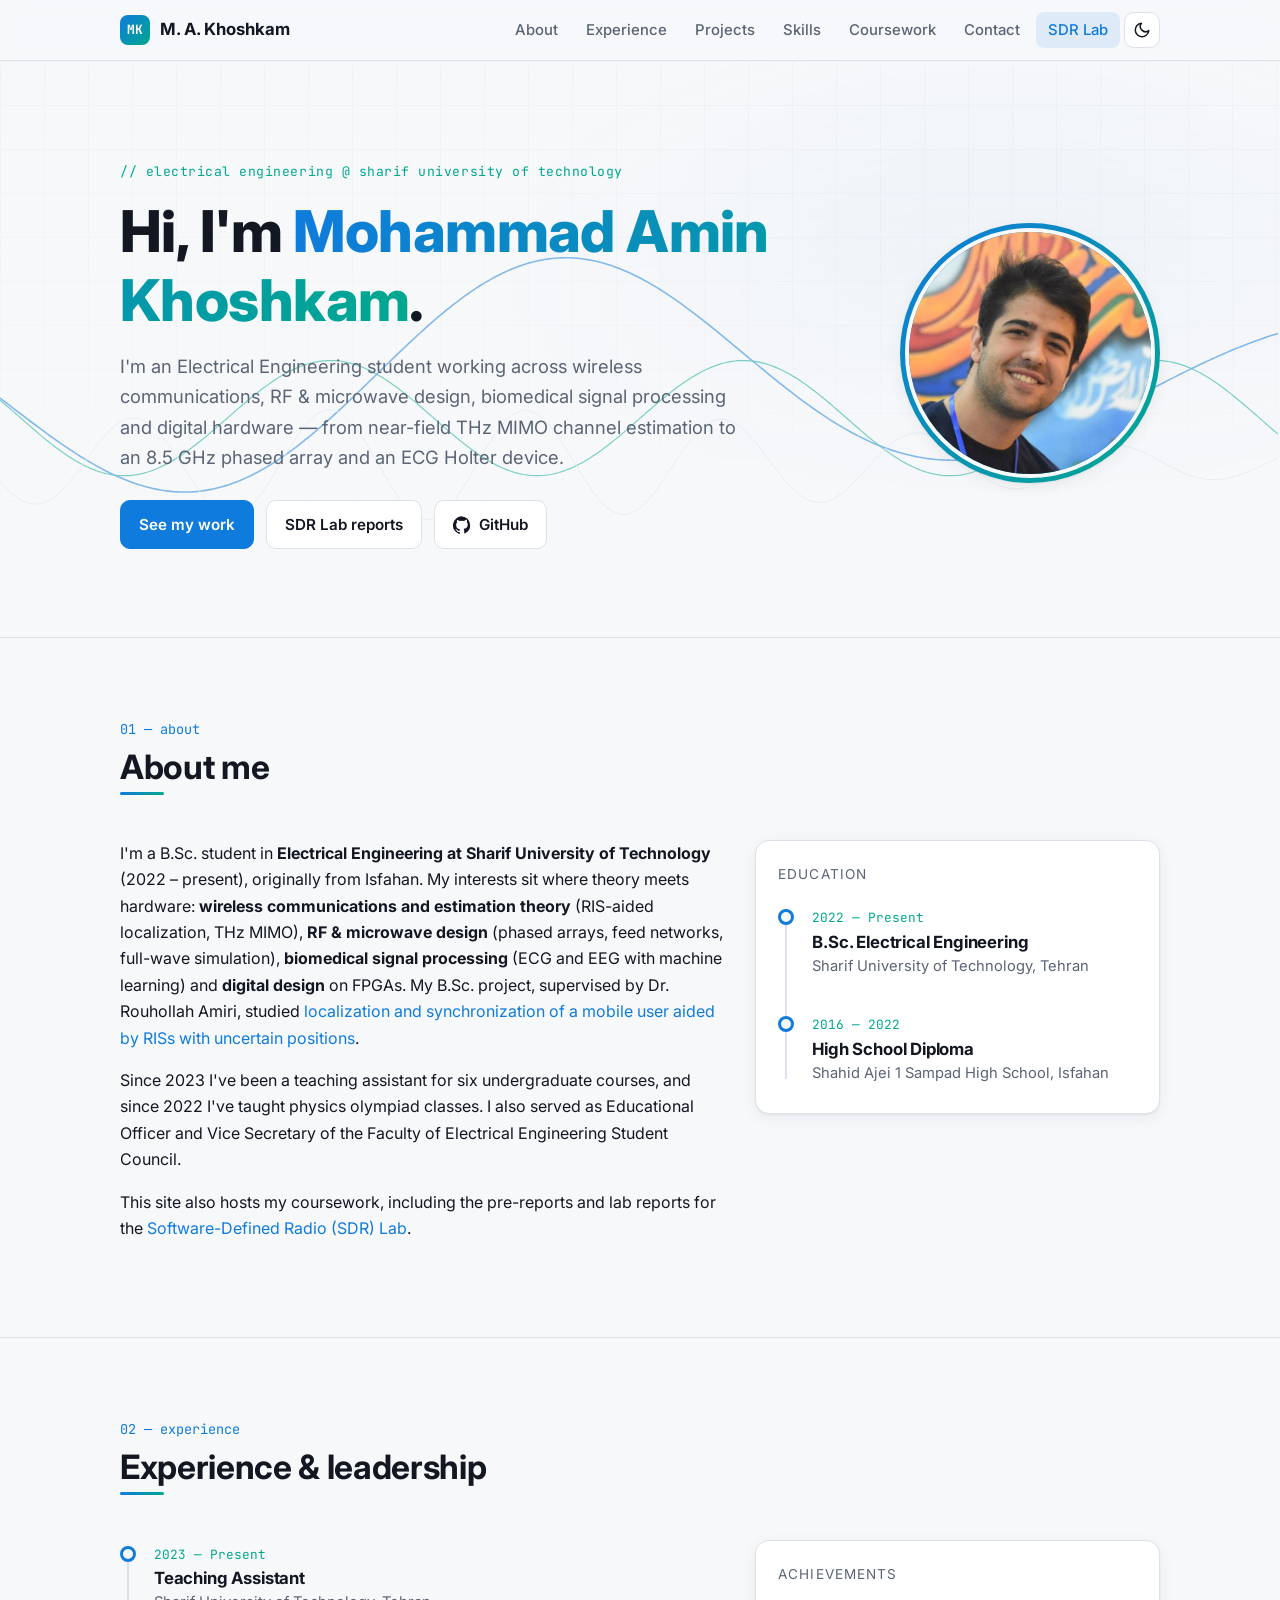
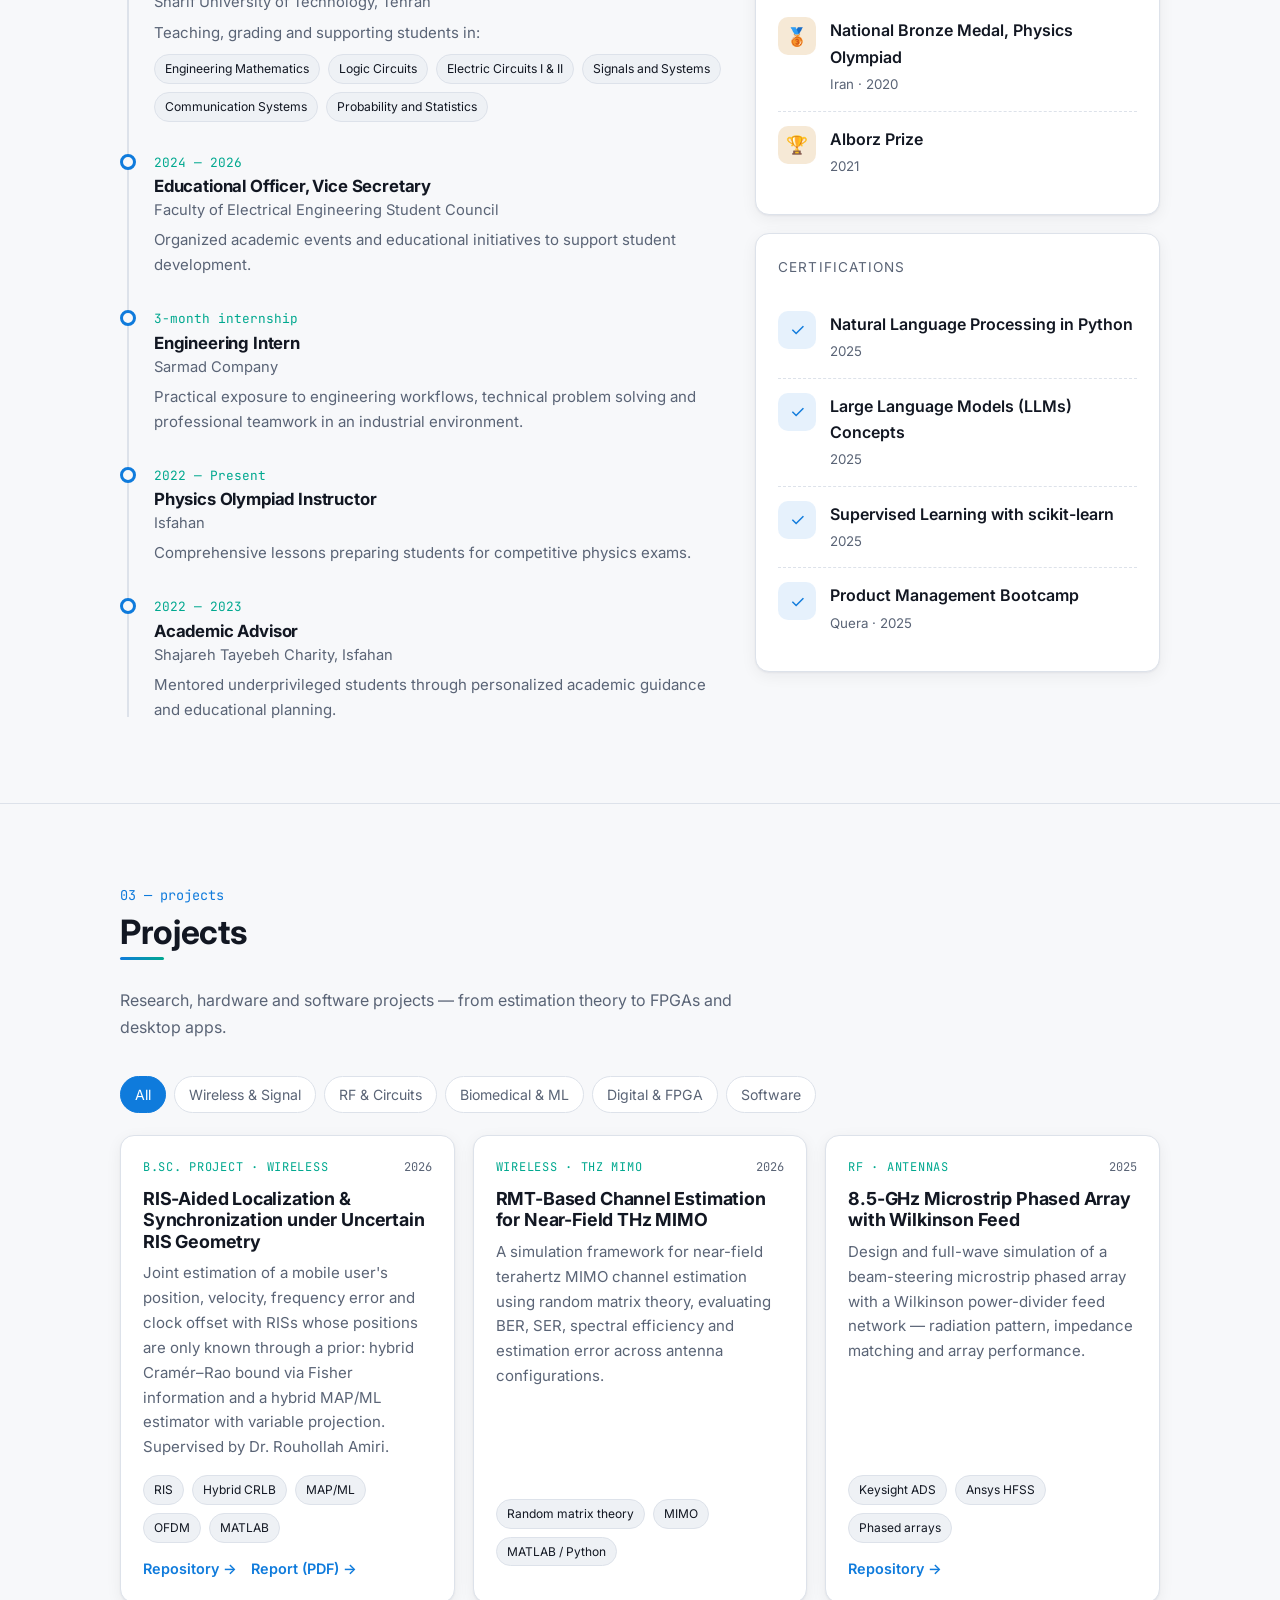
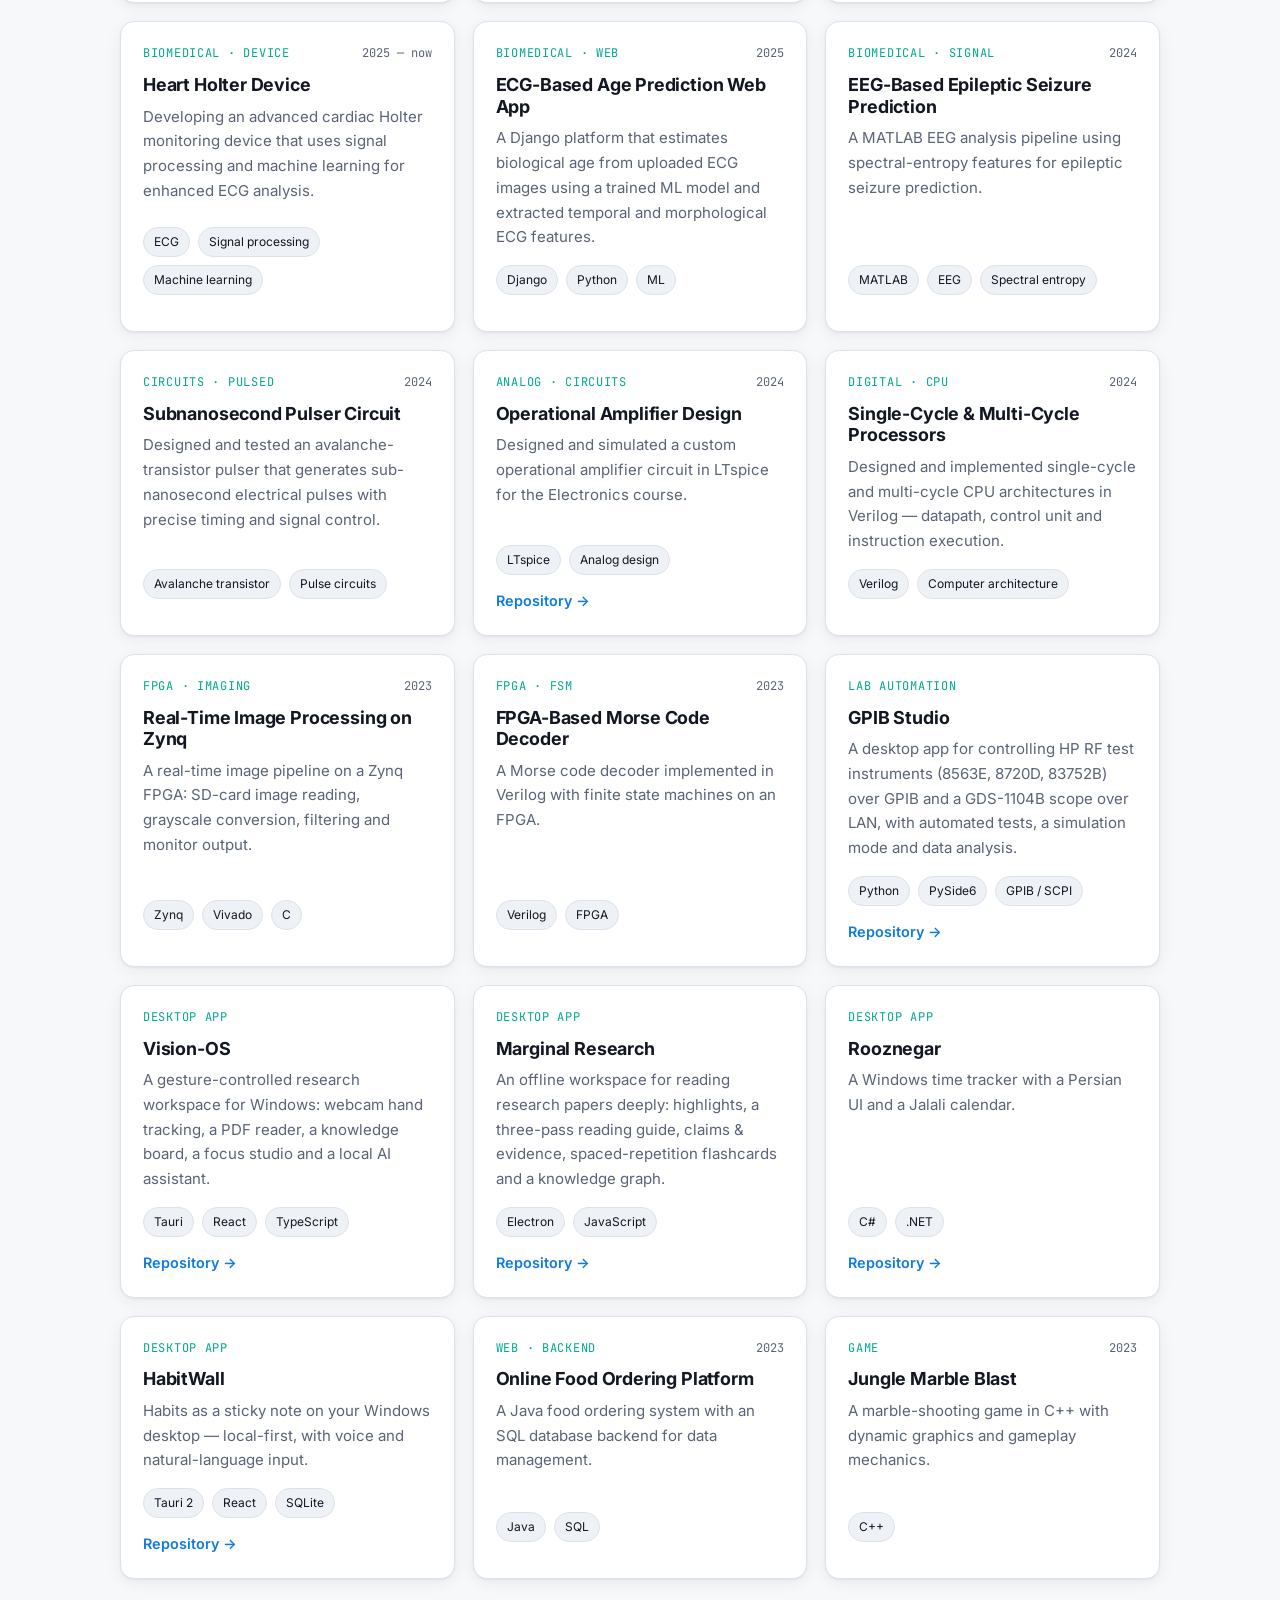
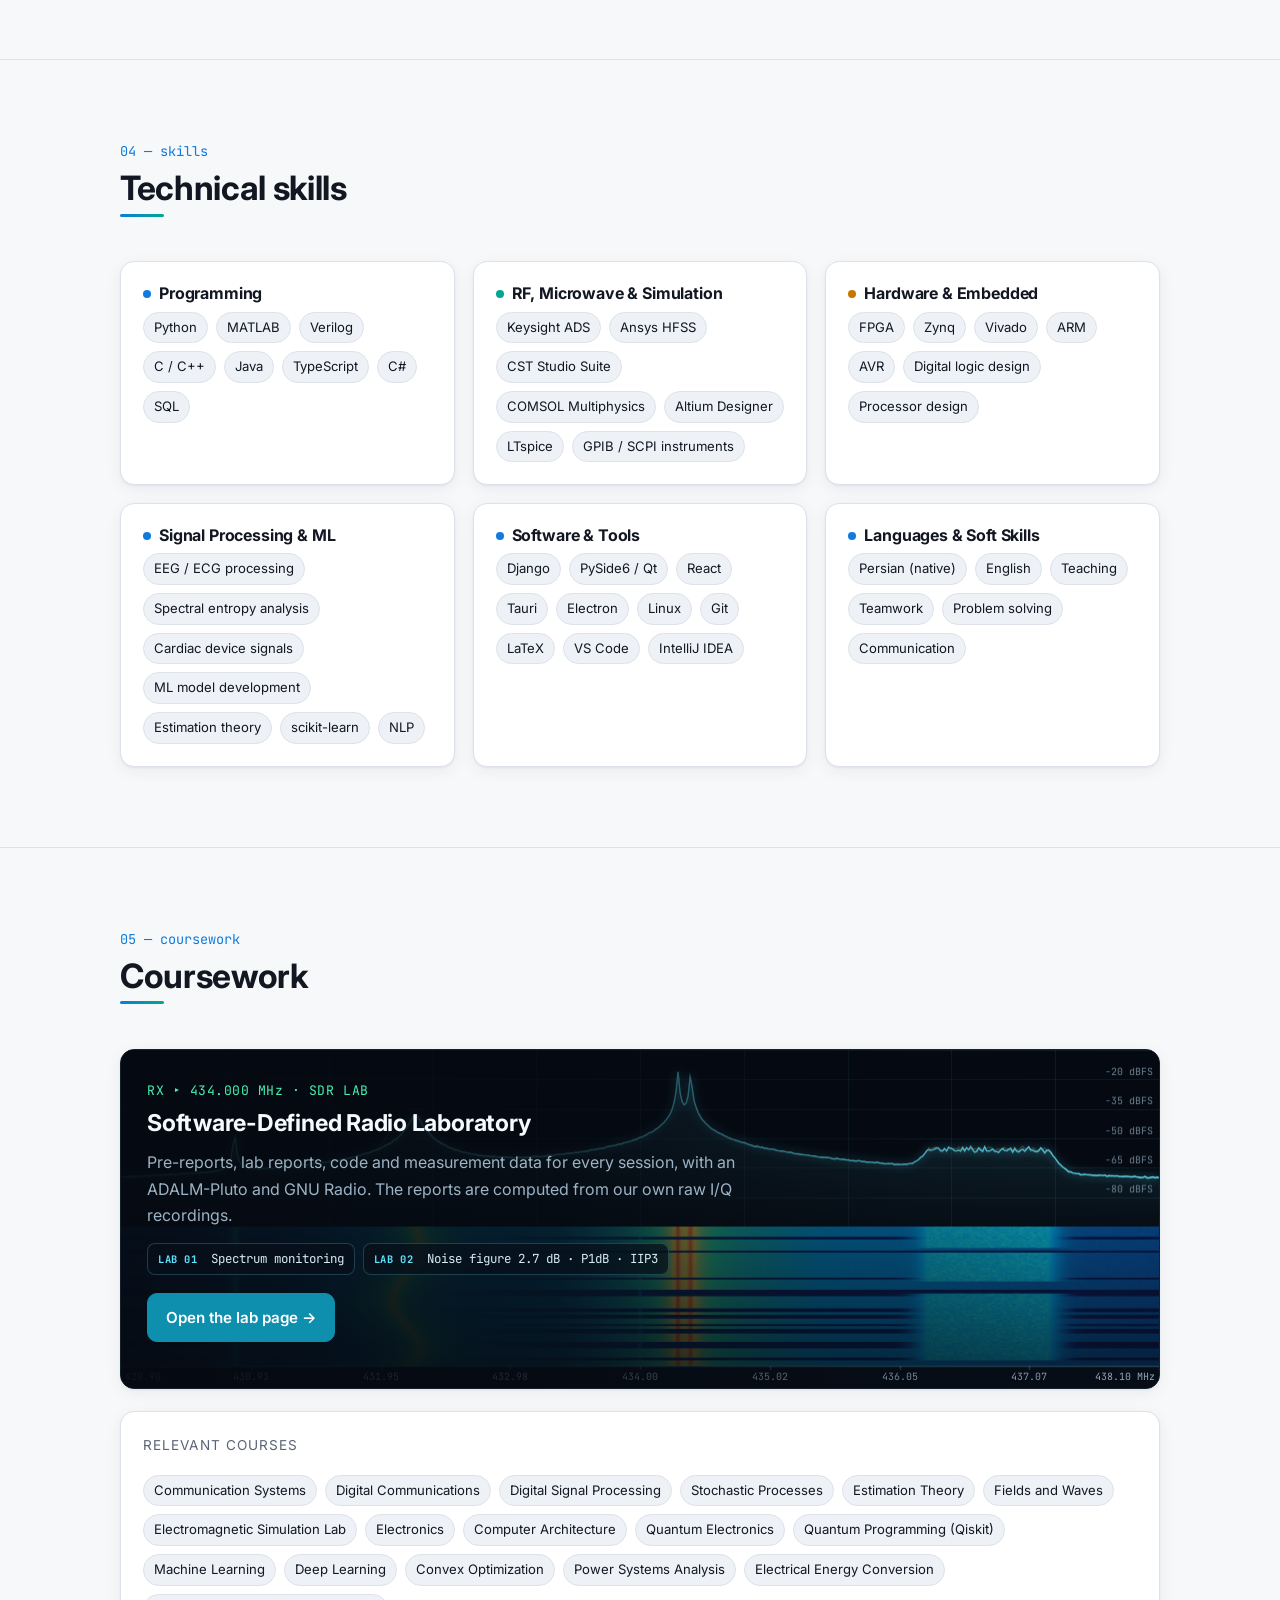
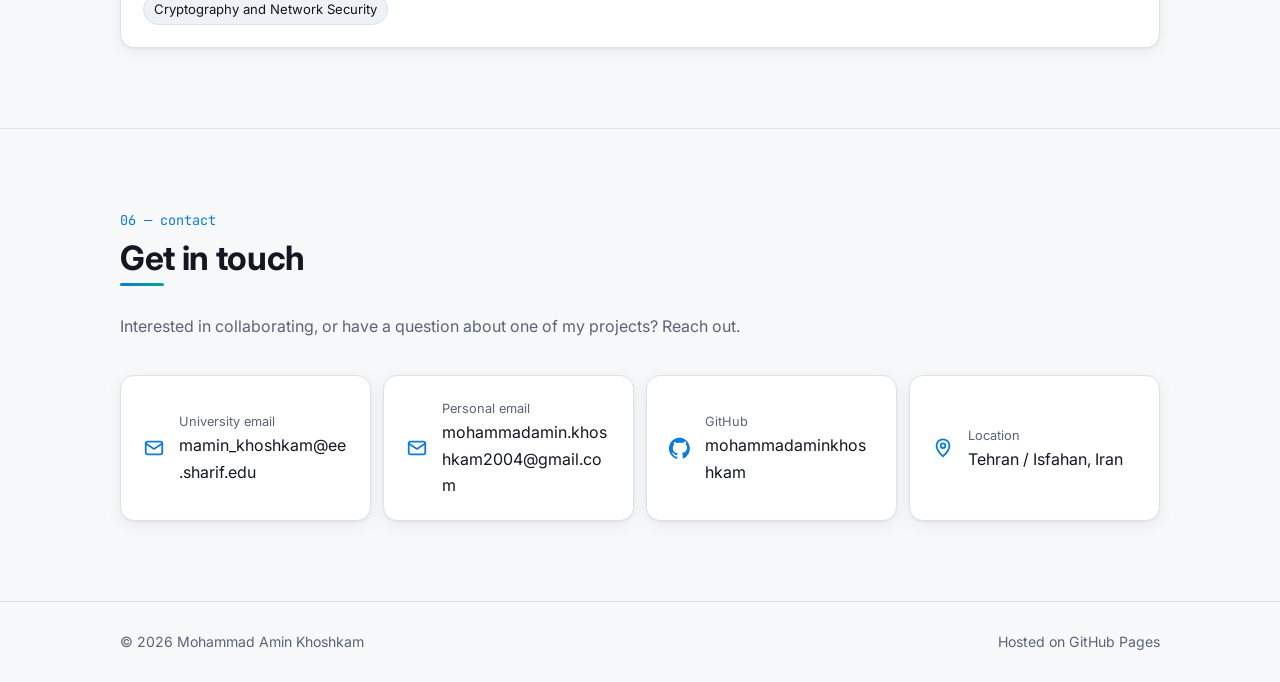
==== commit 1bcf3618: "Lab 2 report (noise figure, P1dB, IIP3) and an SDR theme for the lab pages - sdr-lab/lab-02/: lab re" ====
--- a/index.html
+++ b/index.html
@@ -409,13 +409,19 @@
         <span class="kicker">05 — coursework</span>
         <h2>Coursework</h2>
       </div>
-      <a class="card feature reveal" href="sdr-lab/" style="color: inherit; text-decoration: none; margin-bottom: 22px;">
-        <div>
-          <span class="eyebrow">SDR LAB</span>
+      <a class="card sdr-card reveal" href="sdr-lab/">
+        <canvas data-scope data-fc="434" data-span="8.192" aria-hidden="true"></canvas>
+        <div class="sdr-card-body">
+          <span class="eyebrow">RX ▸ 434.000 MHz · SDR LAB</span>
           <h3>Software-Defined Radio Laboratory</h3>
-          <p>Pre-reports, lab reports, code and measurement data for every session of the SDR lab.</p>
-        </div>
-        <span class="btn primary">Open the lab page →</span>
+          <p>Pre-reports, lab reports, code and measurement data for every session, with an ADALM-Pluto and GNU Radio.
+            The reports are computed from our own raw I/Q recordings.</p>
+          <div class="sdr-card-chips">
+            <span><small>LAB 01</small> Spectrum monitoring</span>
+            <span><small>LAB 02</small> Noise figure 2.7 dB · P1dB · IIP3</span>
+          </div>
+          <span class="btn primary">Open the lab page →</span>
+        </div>
       </a>
       <div class="card reveal">
         <div class="col-title">Relevant courses</div>
@@ -472,5 +478,6 @@
 </footer>
 
 <script src="assets/js/main.js"></script>
+<script src="assets/js/sdr-scope.js"></script>
 </body>
 </html>
--- a/assets/css/style.css
+++ b/assets/css/style.css
@@ -376,6 +376,58 @@
 .gallery figcaption { padding: 8px 12px; font-size: .82rem; color: var(--text-dim); }
 .lab-open { margin-top: 14px; }
 
+/* ---------- Polish ---------- */
+::selection { background: color-mix(in srgb, var(--accent) 30%, transparent); }
+:focus-visible { outline: 2px solid var(--accent); outline-offset: 2px; border-radius: 6px; }
+.card, .btn, .chip, .tag, .icon-btn { transition: border-color .15s ease, background-color .15s ease, transform .15s ease, filter .15s ease; }
+.btn:active { transform: translateY(1px); }
+.contact-item:hover { transform: translateY(-2px); }
+.hero::before {
+  content: ""; position: absolute; inset: 0; pointer-events: none;
+  background:
+    radial-gradient(60% 70% at 78% 40%, var(--accent-soft), transparent 70%),
+    linear-gradient(color-mix(in srgb, var(--border) 55%, transparent) 1px, transparent 1px) 0 0 / 100% 44px,
+    linear-gradient(90deg, color-mix(in srgb, var(--border) 55%, transparent) 1px, transparent 1px) 0 0 / 44px 100%;
+  -webkit-mask-image: linear-gradient(180deg, #000 0%, transparent 92%); mask-image: linear-gradient(180deg, #000 0%, transparent 92%);
+  opacity: .55;
+}
+.section-head .kicker { display: block; }
+.section-head h2 { position: relative; display: inline-block; }
+.section-head h2::after {
+  content: ""; position: absolute; left: 0; bottom: -8px; width: 44px; height: 3px; border-radius: 3px;
+  background: linear-gradient(90deg, var(--accent), var(--accent-2));
+}
+.section-head p { margin-top: 18px; }
+.timeline > li::before { transition: background-color .15s ease; }
+.timeline > li:hover::before { background: var(--accent); }
+
+/* SDR Lab card on the home page: a small live "scope" */
+.sdr-card {
+  position: relative; display: block; overflow: hidden; padding: 0; margin-bottom: 22px; min-height: 250px;
+  background: #050a12; border-color: #14222f; color: #d9ecf5; isolation: isolate;
+}
+.sdr-card:hover { text-decoration: none; border-color: #5ee6ff; }
+.sdr-card canvas { position: absolute; inset: 0; width: 100%; height: 100%; z-index: 0; }
+.sdr-card::after {
+  content: ""; position: absolute; inset: 0; z-index: 1; pointer-events: none;
+  background: linear-gradient(90deg, rgba(5, 10, 18, .94) 0%, rgba(5, 10, 18, .82) 42%, rgba(5, 10, 18, .25) 78%, rgba(5, 10, 18, .05) 100%);
+}
+.sdr-card-body { position: relative; z-index: 2; padding: 26px 26px 46px; max-width: 640px; }
+.sdr-card .eyebrow { color: #46f0b0; margin-bottom: 8px; }
+.sdr-card h3 { font-size: 1.45rem; color: #f3fbff; }
+.sdr-card p { color: #9db3c4; margin-bottom: 14px; }
+.sdr-card-chips { display: flex; flex-wrap: wrap; gap: 8px; margin-bottom: 18px; }
+.sdr-card-chips span {
+  font-family: var(--mono); font-size: .78rem; padding: 5px 10px; border-radius: 8px; color: #d9ecf5;
+  border: 1px solid rgba(120, 220, 255, .22); background: rgba(8, 16, 26, .74);
+}
+.sdr-card-chips small { color: #5ee6ff; font-weight: 700; margin-right: 6px; letter-spacing: .06em; }
+.sdr-card .btn.primary { background: #0e8fae; border-color: #0e8fae; }
+@media (max-width: 680px) {
+  .sdr-card::after { background: linear-gradient(180deg, rgba(5, 10, 18, .93) 0%, rgba(5, 10, 18, .84) 60%, rgba(5, 10, 18, .3) 100%); }
+  .sdr-card-body { padding: 20px 18px 56px; }
+}
+
 /* Reveal animation */
 .reveal { opacity: 0; transform: translateY(14px); transition: opacity .5s ease, transform .5s ease; }
 .reveal.in { opacity: 1; transform: none; }
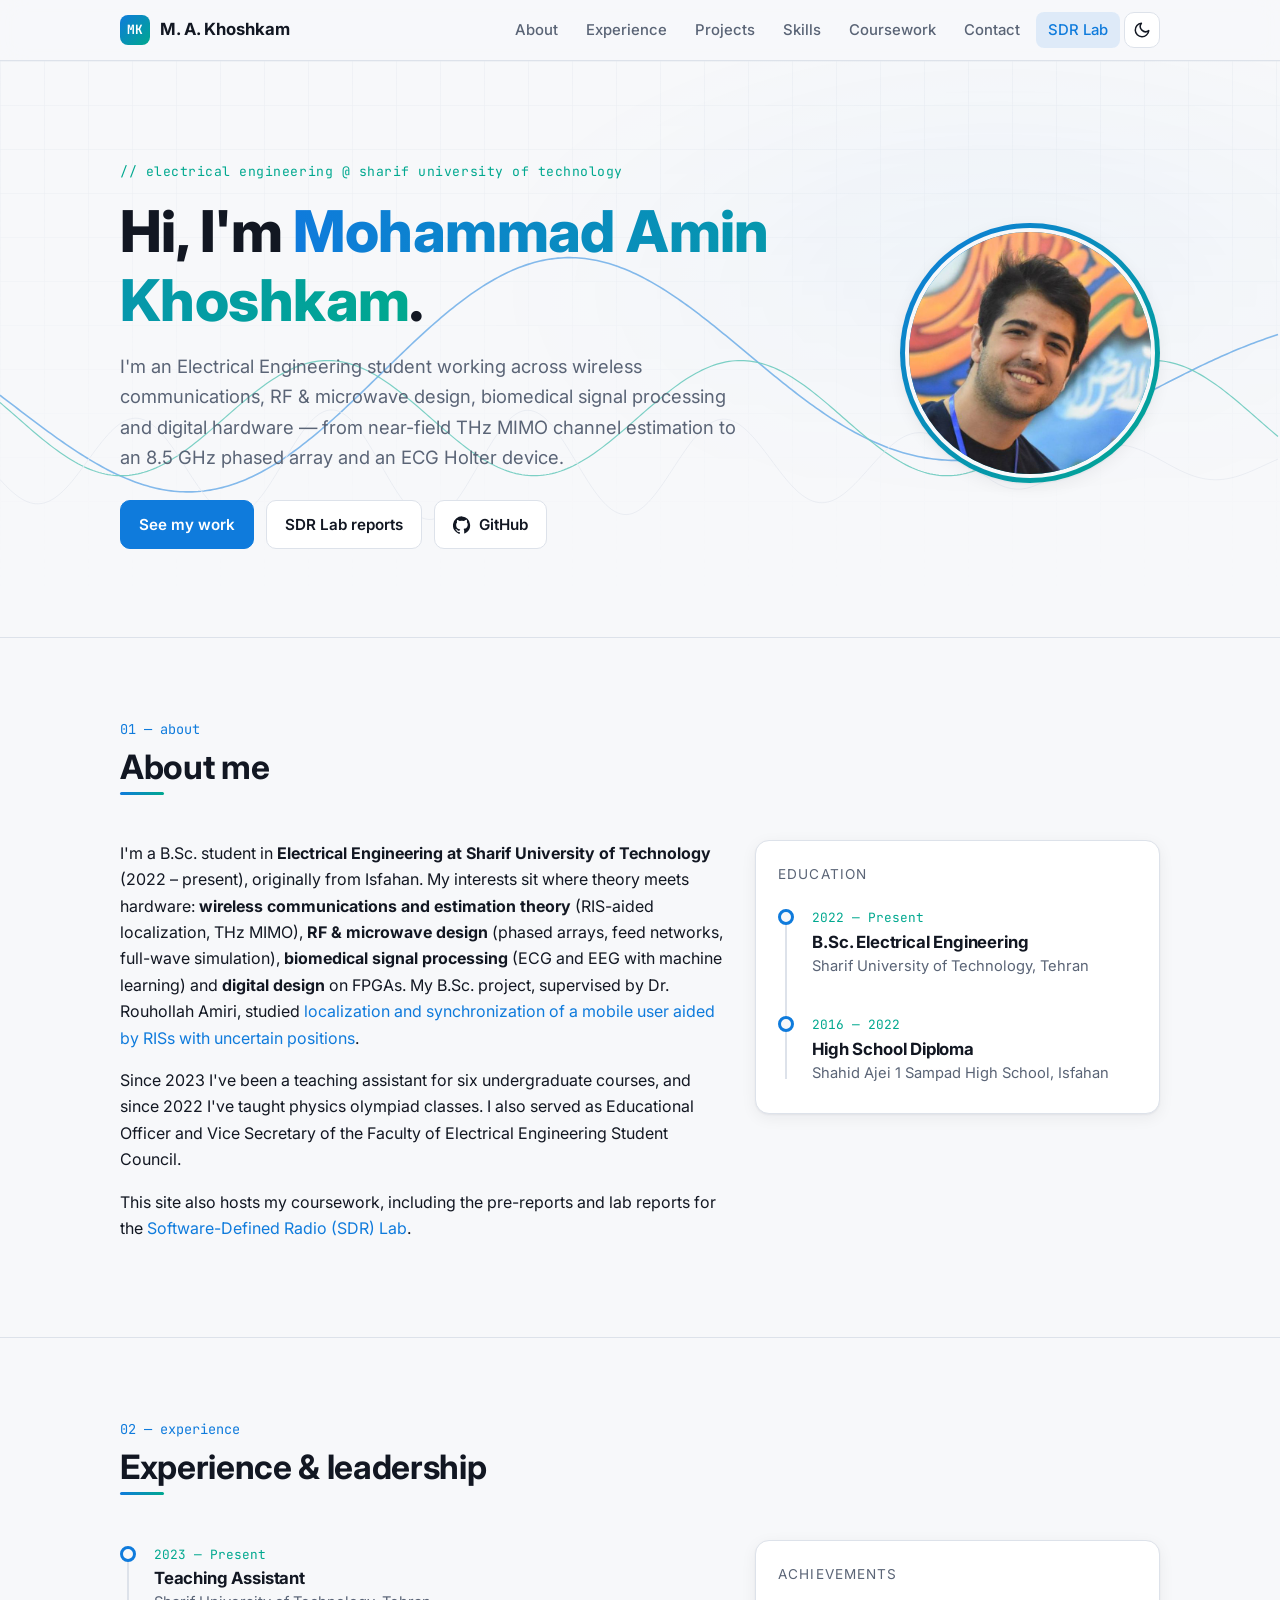
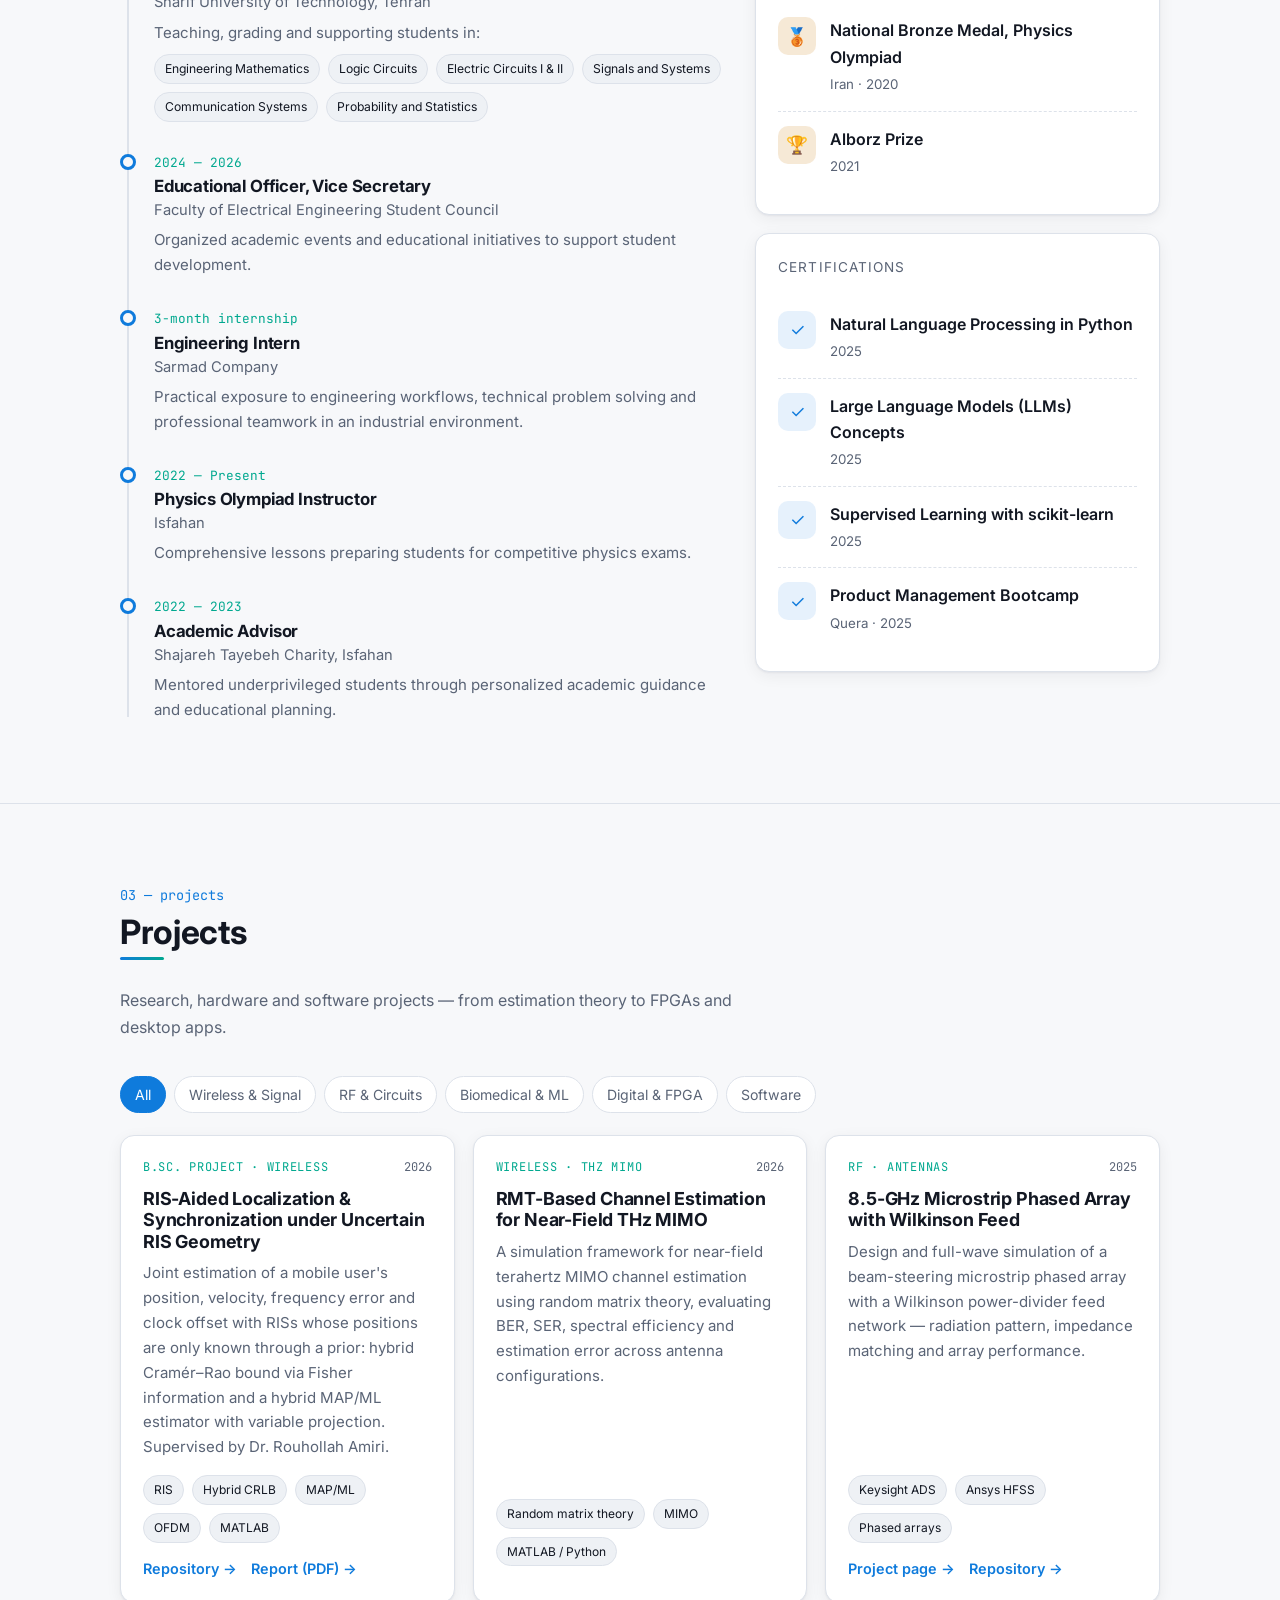
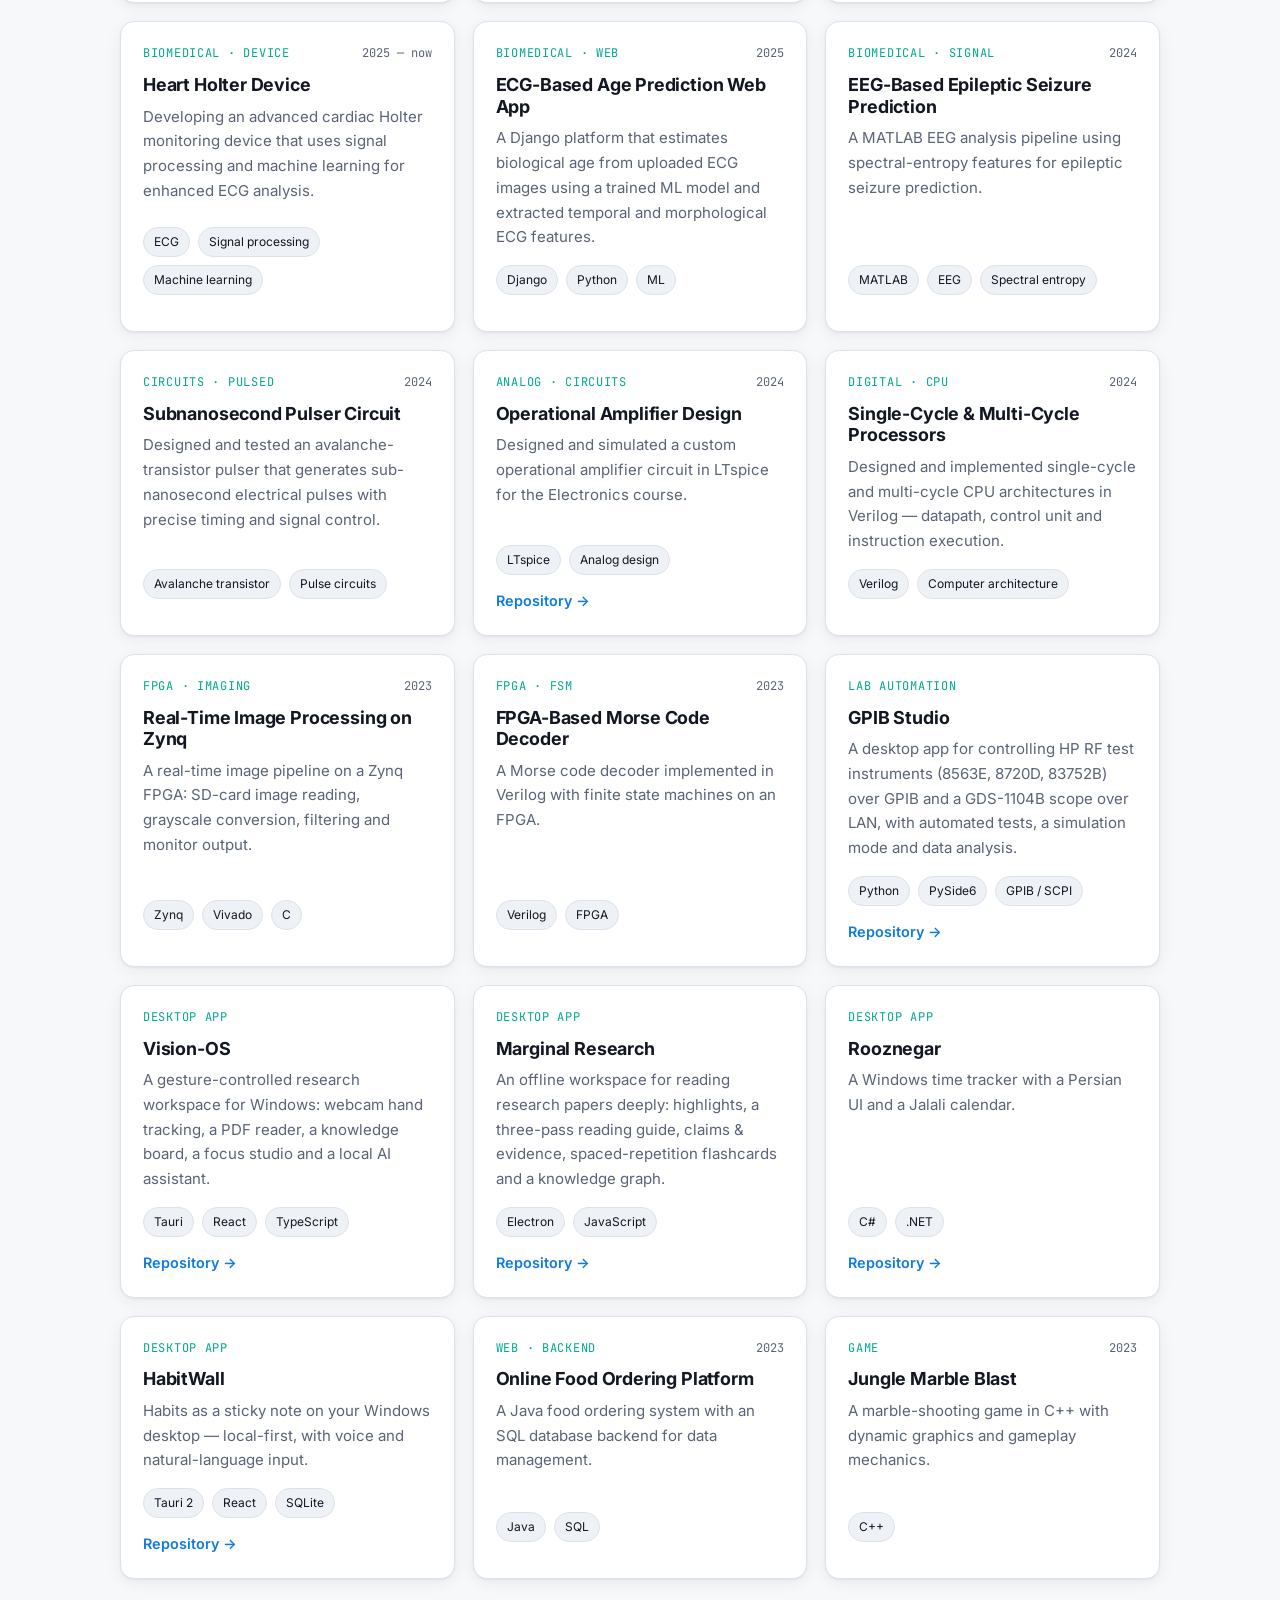
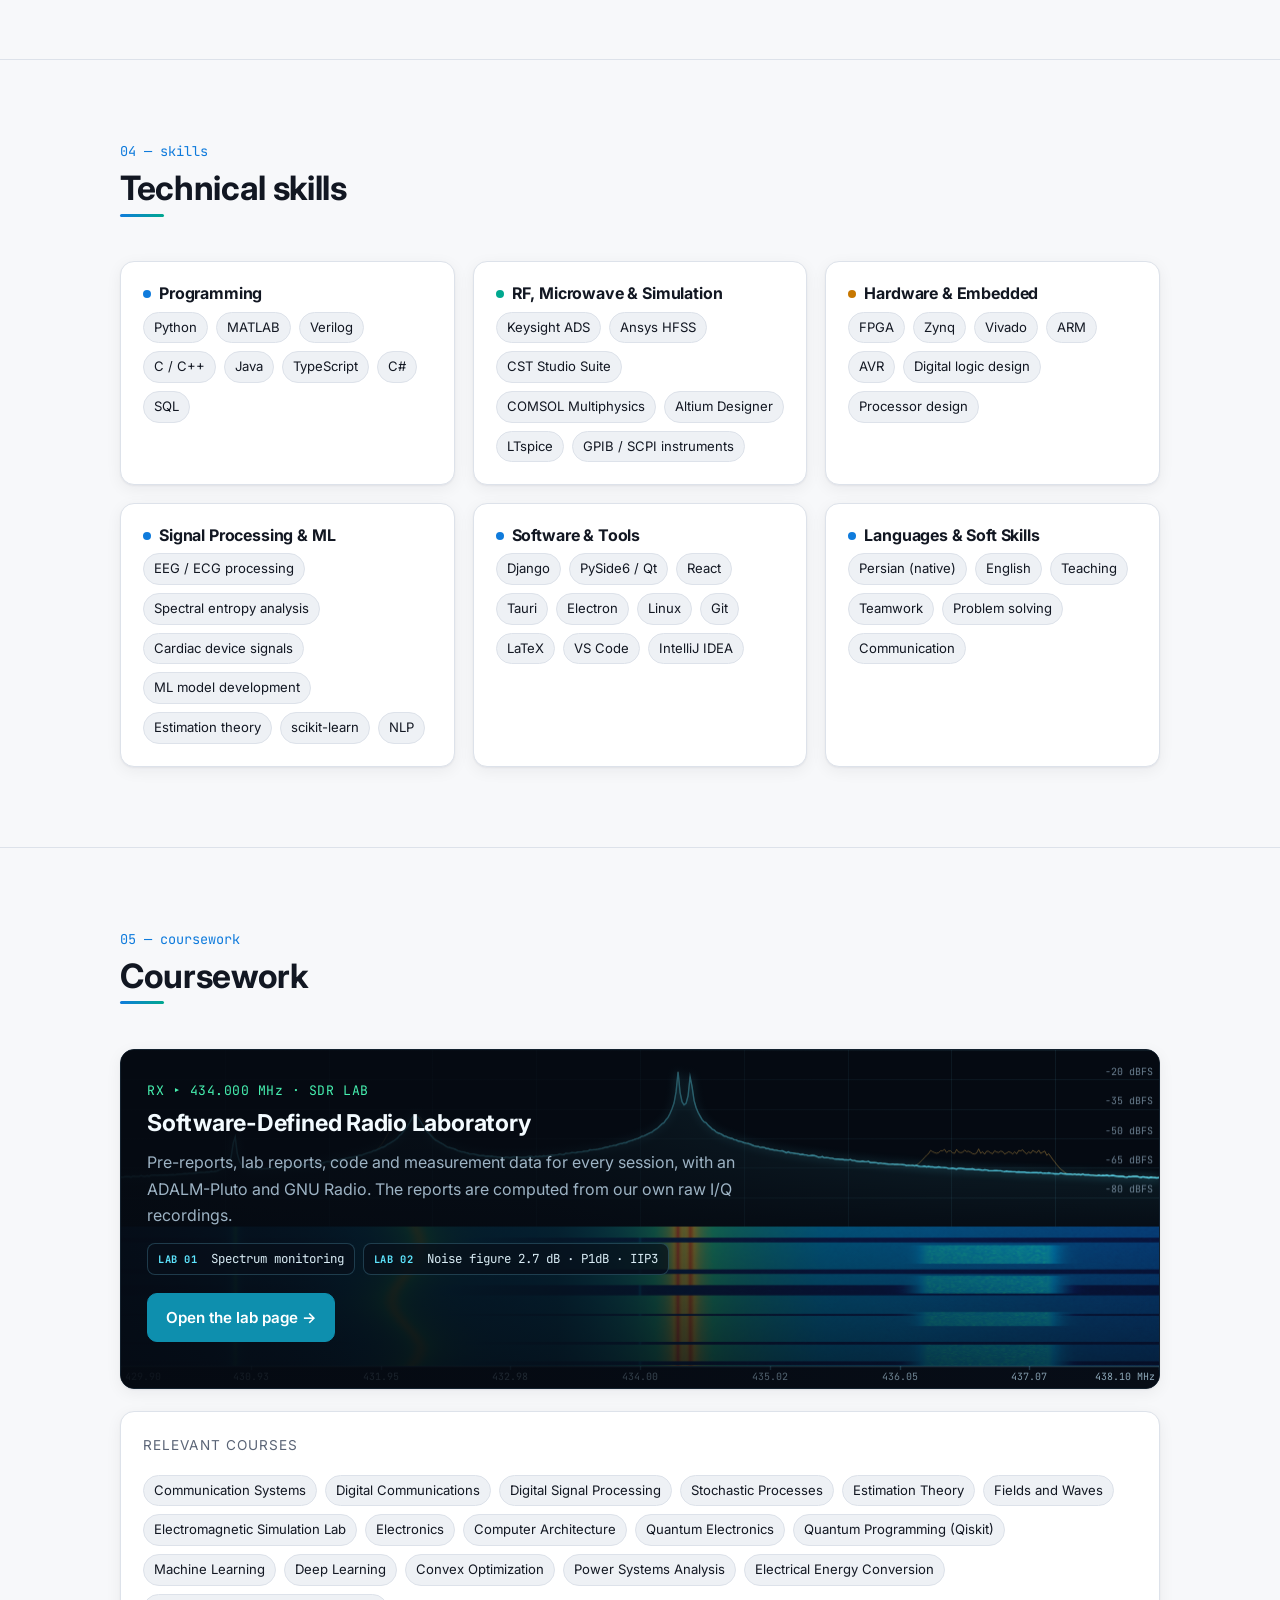
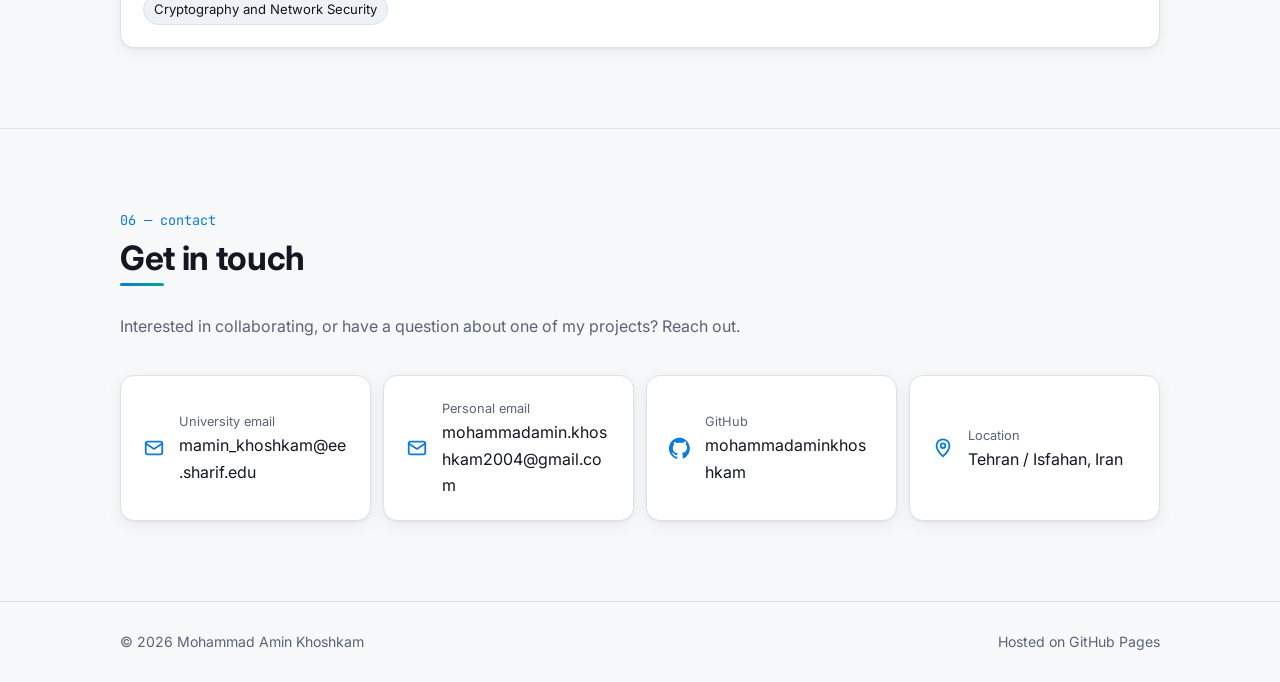
==== commit 87b82440: "Project page: 8.5 GHz microstrip phased array with Wilkinson feed - projects/x-band-phased-array/: t" ====
--- a/index.html
+++ b/index.html
@@ -220,7 +220,7 @@
           <p>Design and full-wave simulation of a beam-steering microstrip phased array with a Wilkinson
             power-divider feed network — radiation pattern, impedance matching and array performance.</p>
           <ul class="tags"><li class="tag">Keysight ADS</li><li class="tag">Ansys HFSS</li><li class="tag">Phased arrays</li></ul>
-          <div class="links"><a href="https://github.com/mohammadaminkhoshkam/X-Band-Patch-Antenna-Array" target="_blank" rel="noopener">Repository →</a></div>
+          <div class="links"><a href="projects/x-band-phased-array/">Project page →</a><a href="https://github.com/mohammadaminkhoshkam/X-Band-Patch-Antenna-Array" target="_blank" rel="noopener">Repository →</a></div>
         </article>
 
         <article class="card project reveal" data-cat="bio">
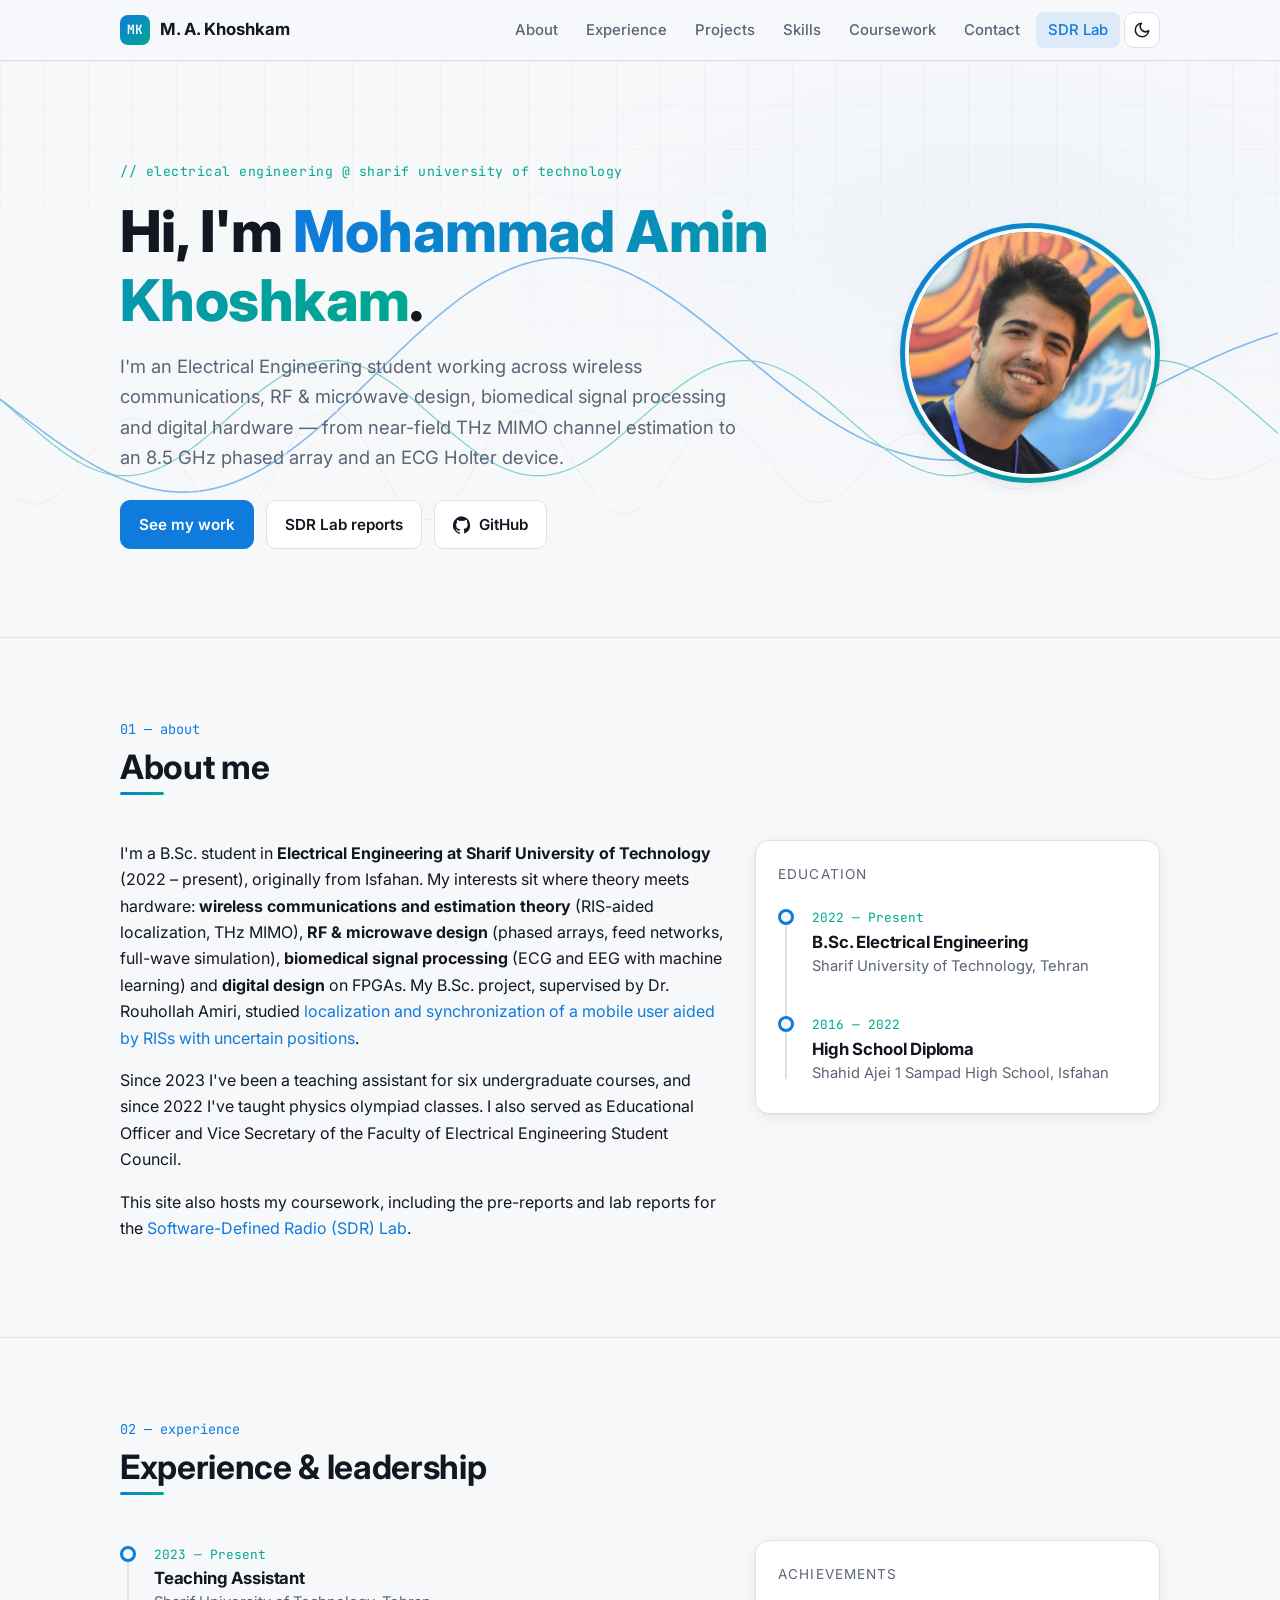
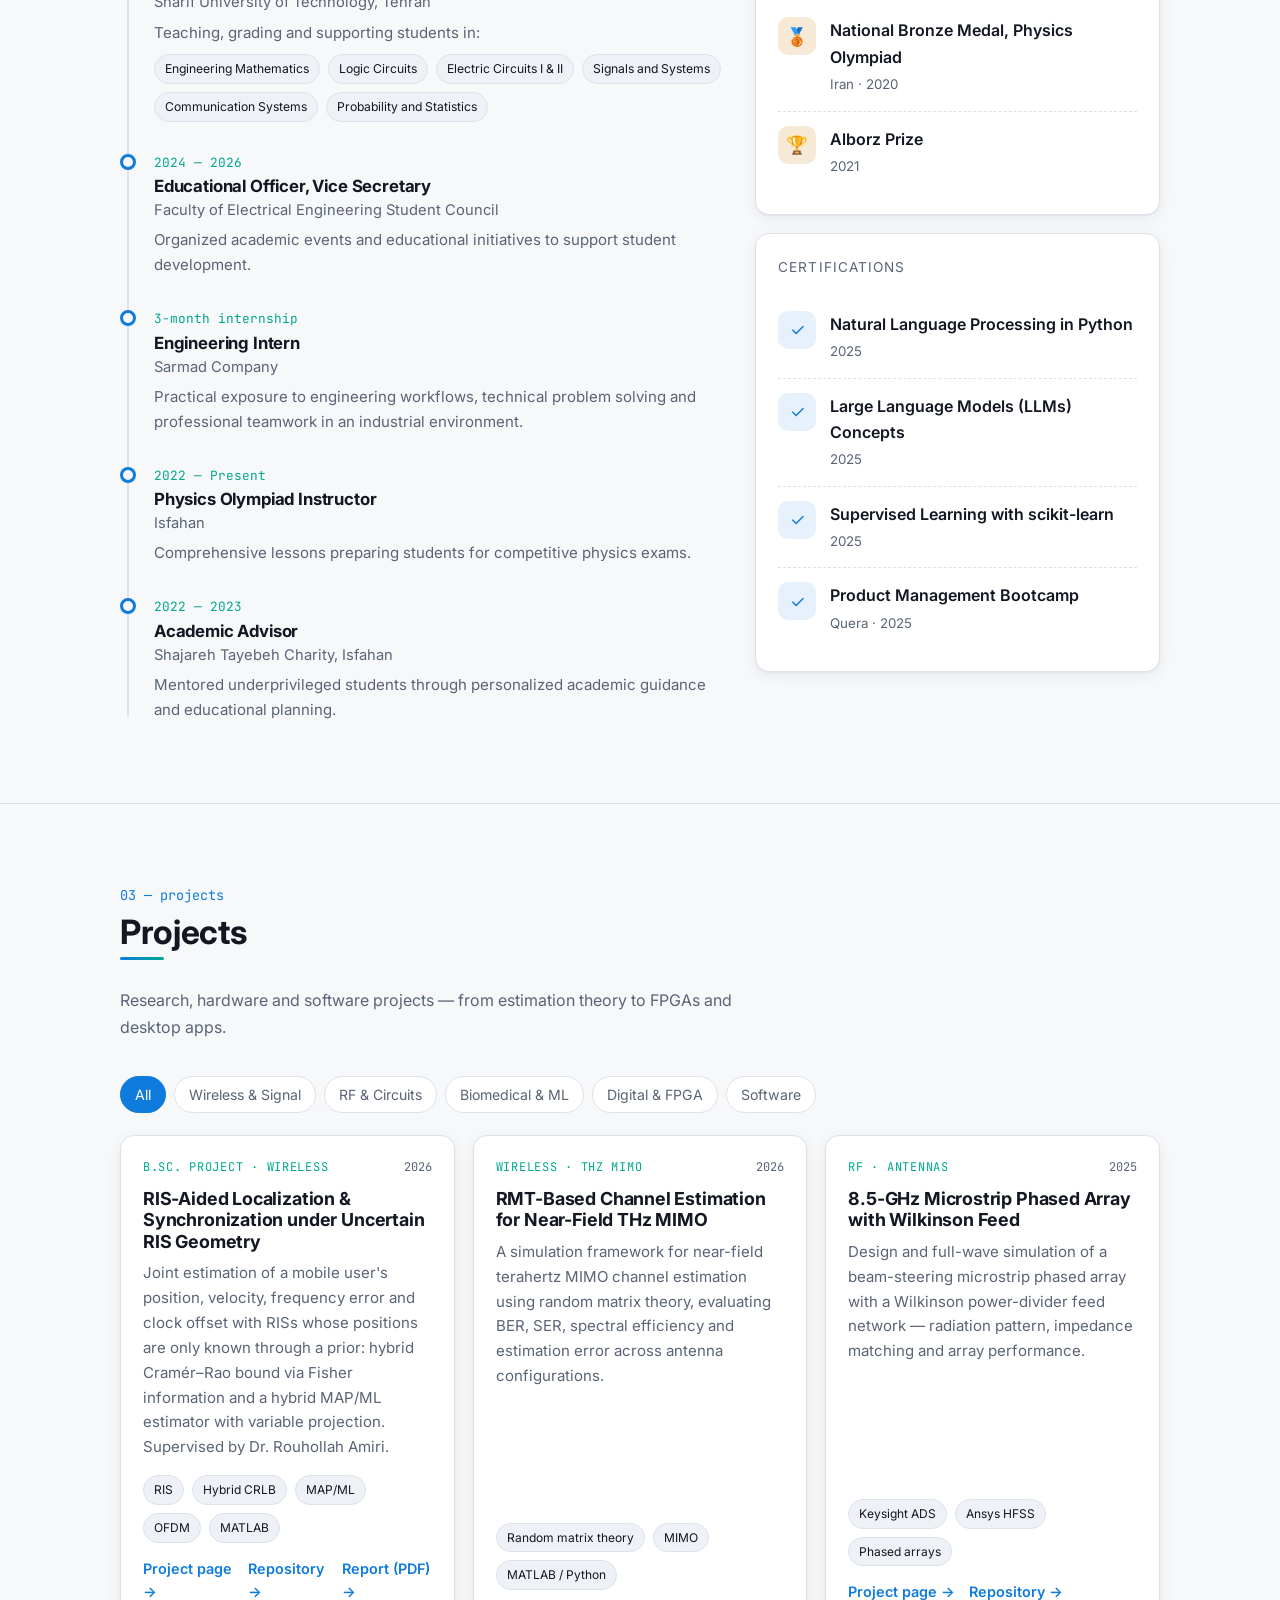
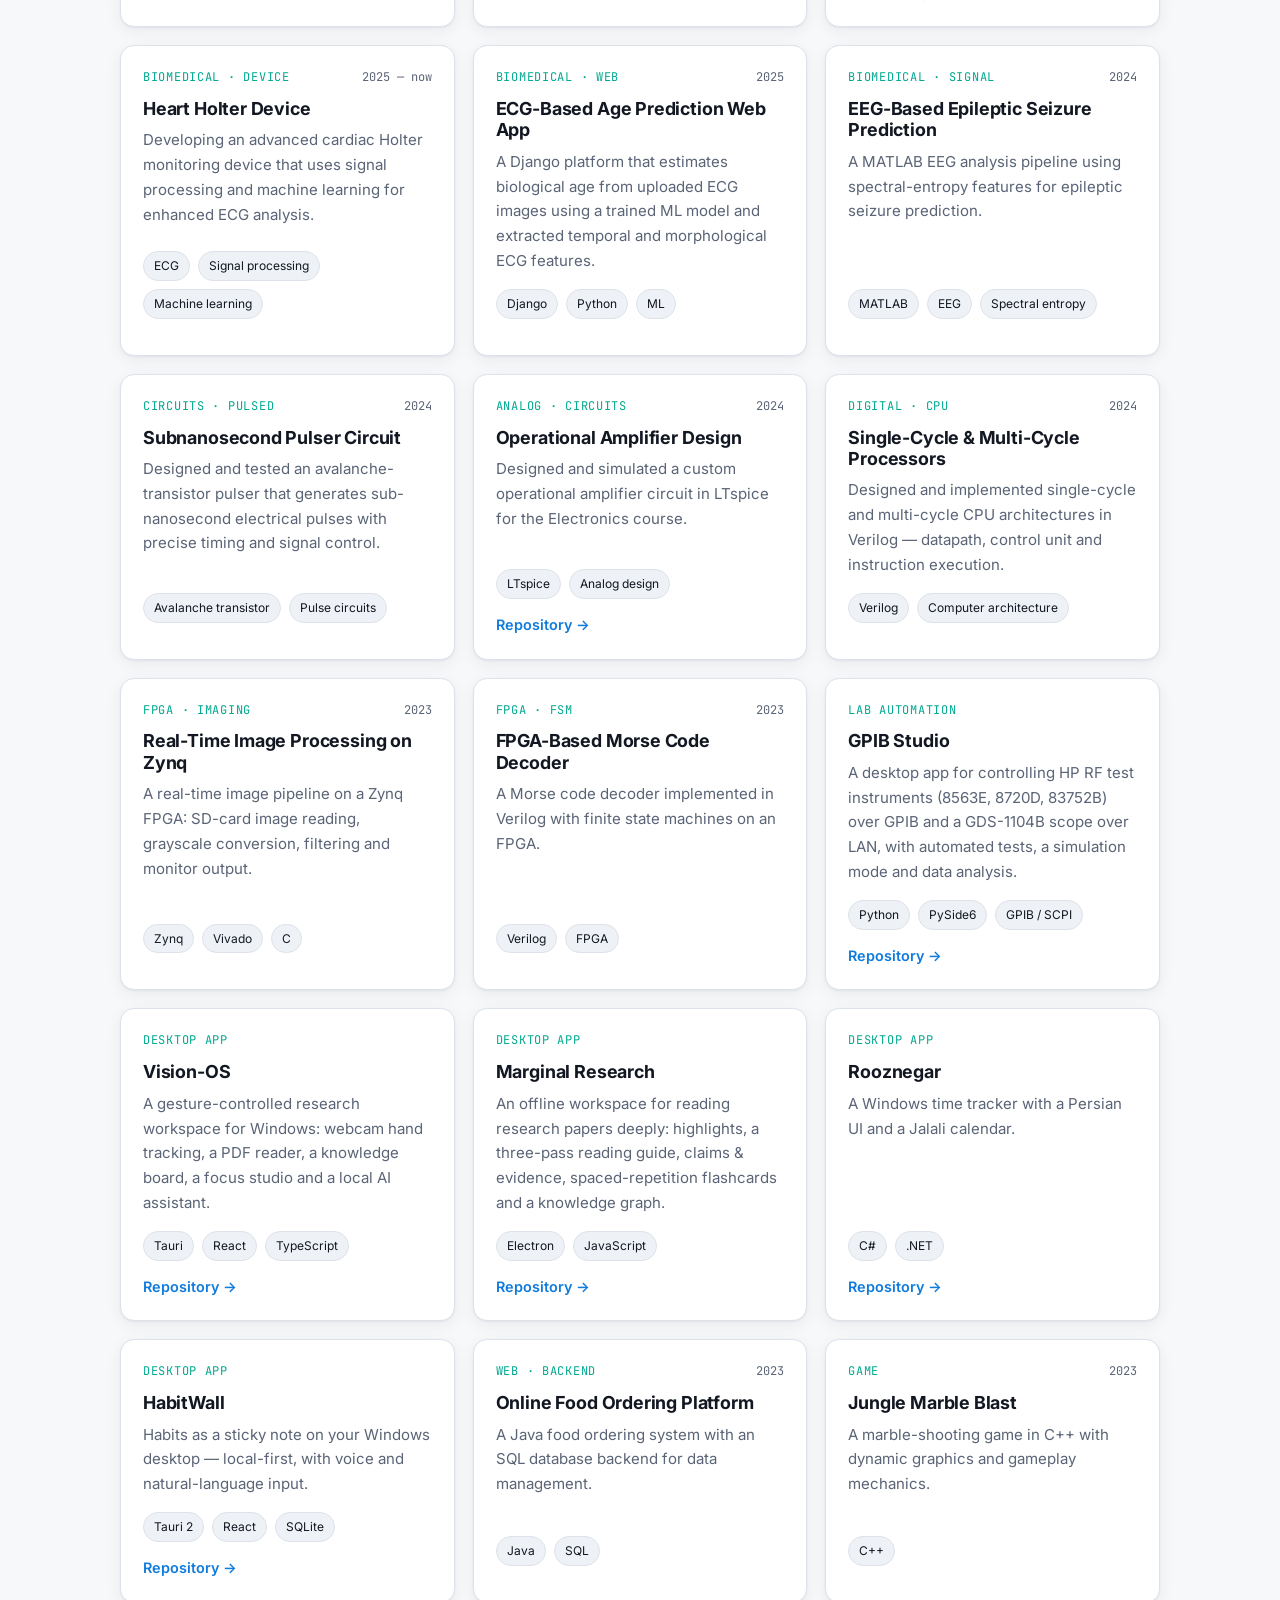
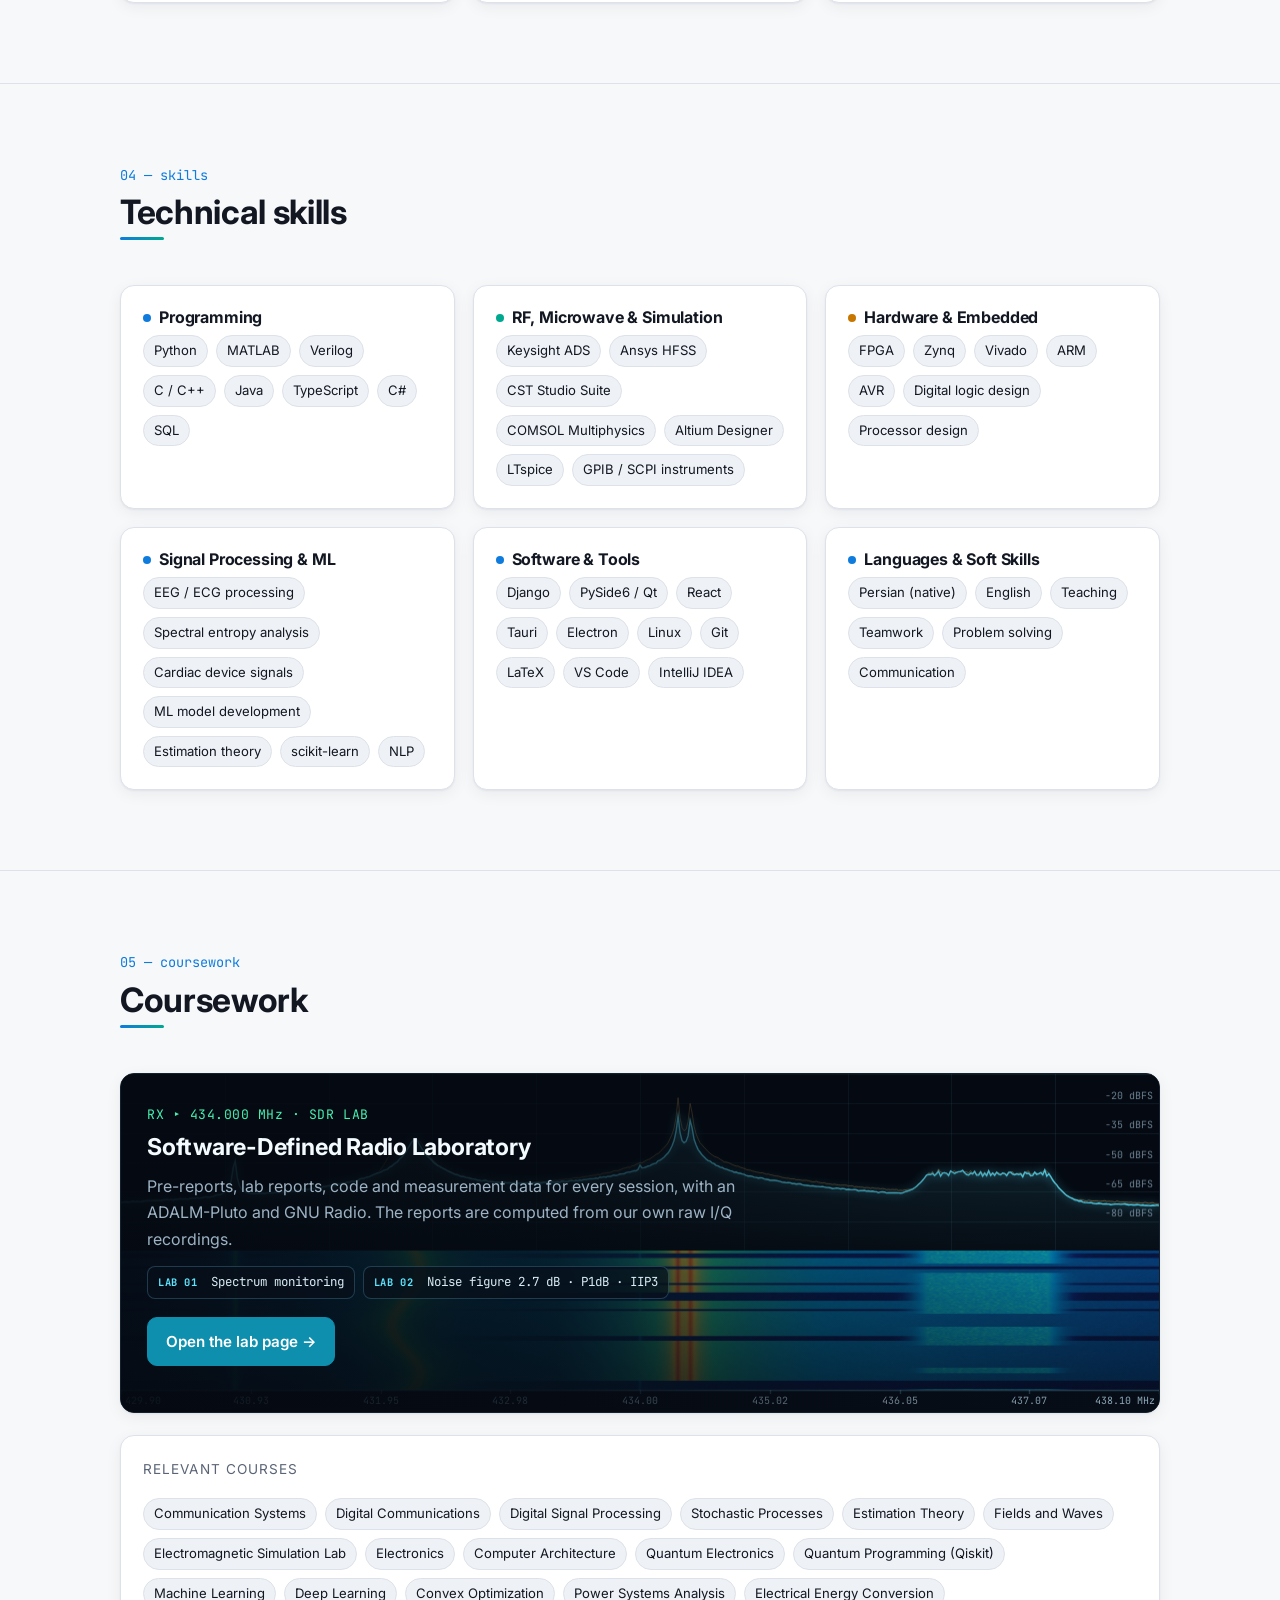
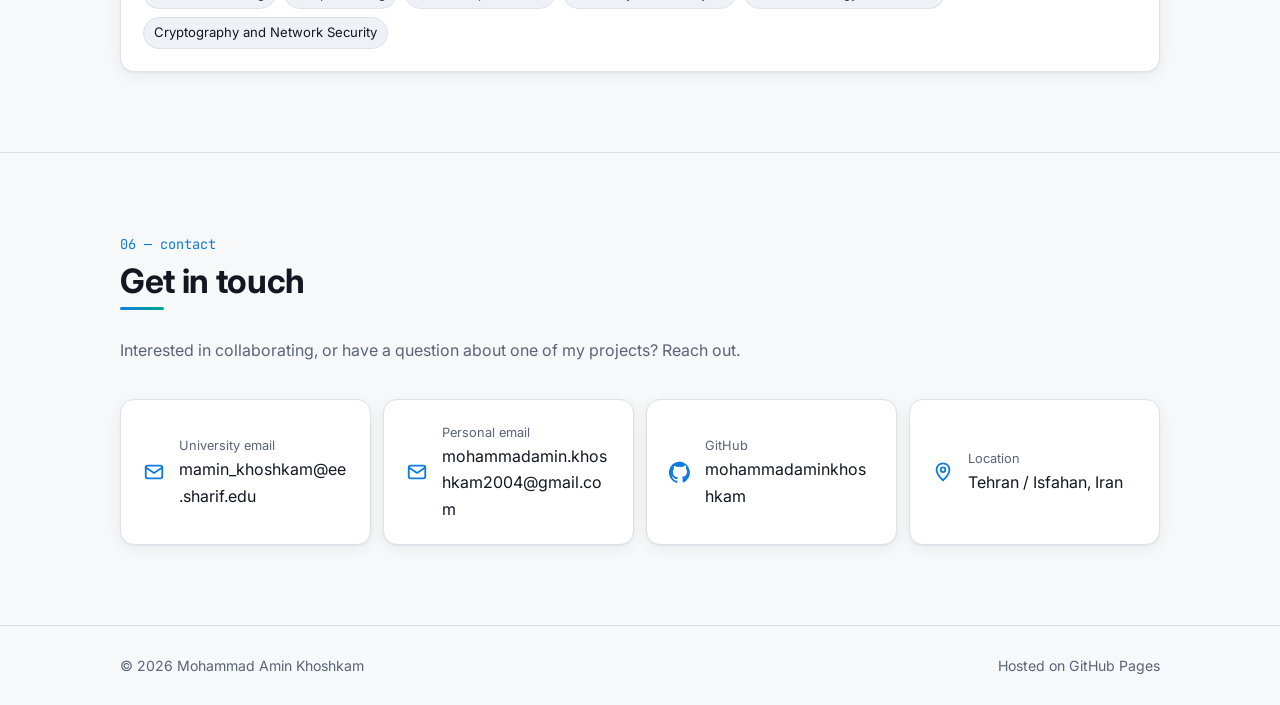
==== commit adcf79ae: "Project page: RIS-aided localization and synchronization - projects/ris-localization/: themed page (" ====
--- a/index.html
+++ b/index.html
@@ -201,6 +201,7 @@
             MAP/ML estimator with variable projection. Supervised by Dr. Rouhollah Amiri.</p>
           <ul class="tags"><li class="tag">RIS</li><li class="tag">Hybrid CRLB</li><li class="tag">MAP/ML</li><li class="tag">OFDM</li><li class="tag">MATLAB</li></ul>
           <div class="links">
+            <a href="projects/ris-localization/">Project page →</a>
             <a href="https://github.com/mohammadaminkhoshkam/RIS-Localization-Synchronization" target="_blank" rel="noopener">Repository →</a>
             <a href="https://github.com/mohammadaminkhoshkam/RIS-Localization-Synchronization/blob/main/report/RIS_Localization_Report_EN.pdf" target="_blank" rel="noopener">Report (PDF) →</a>
           </div>
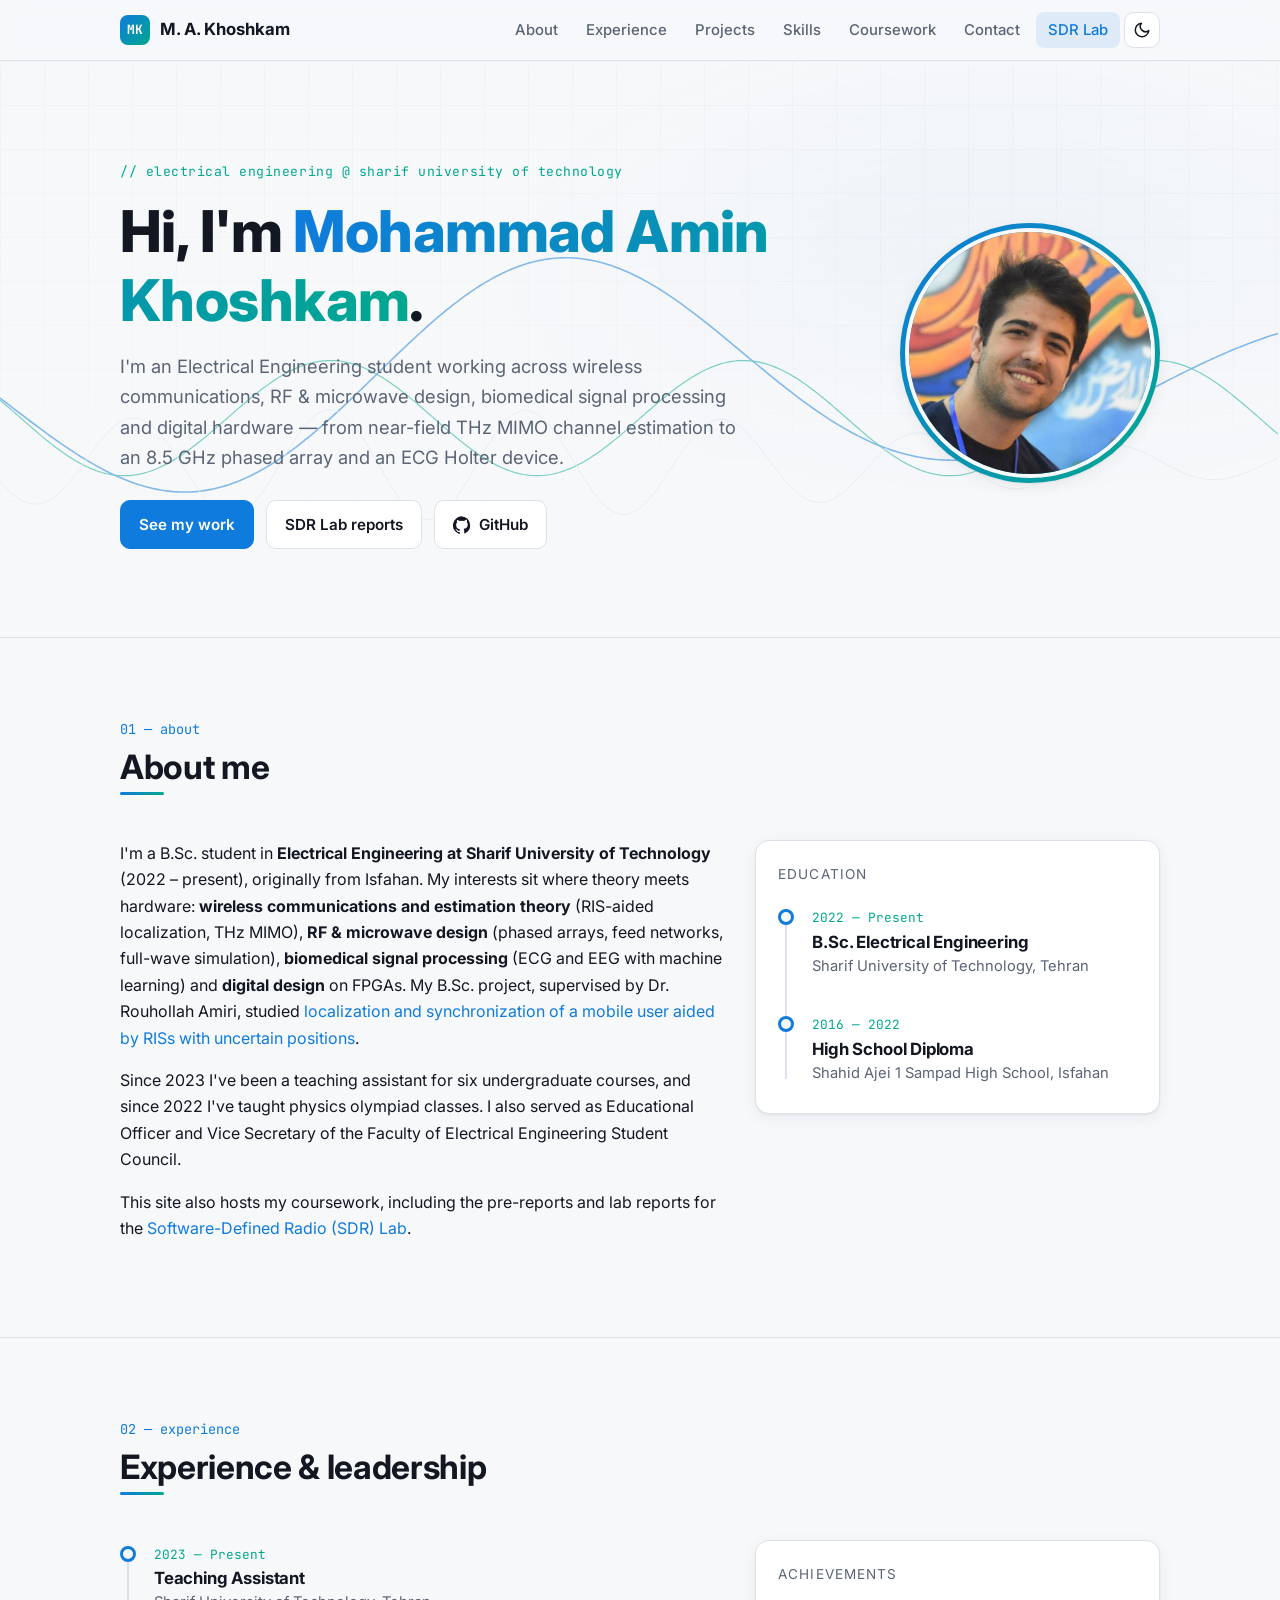
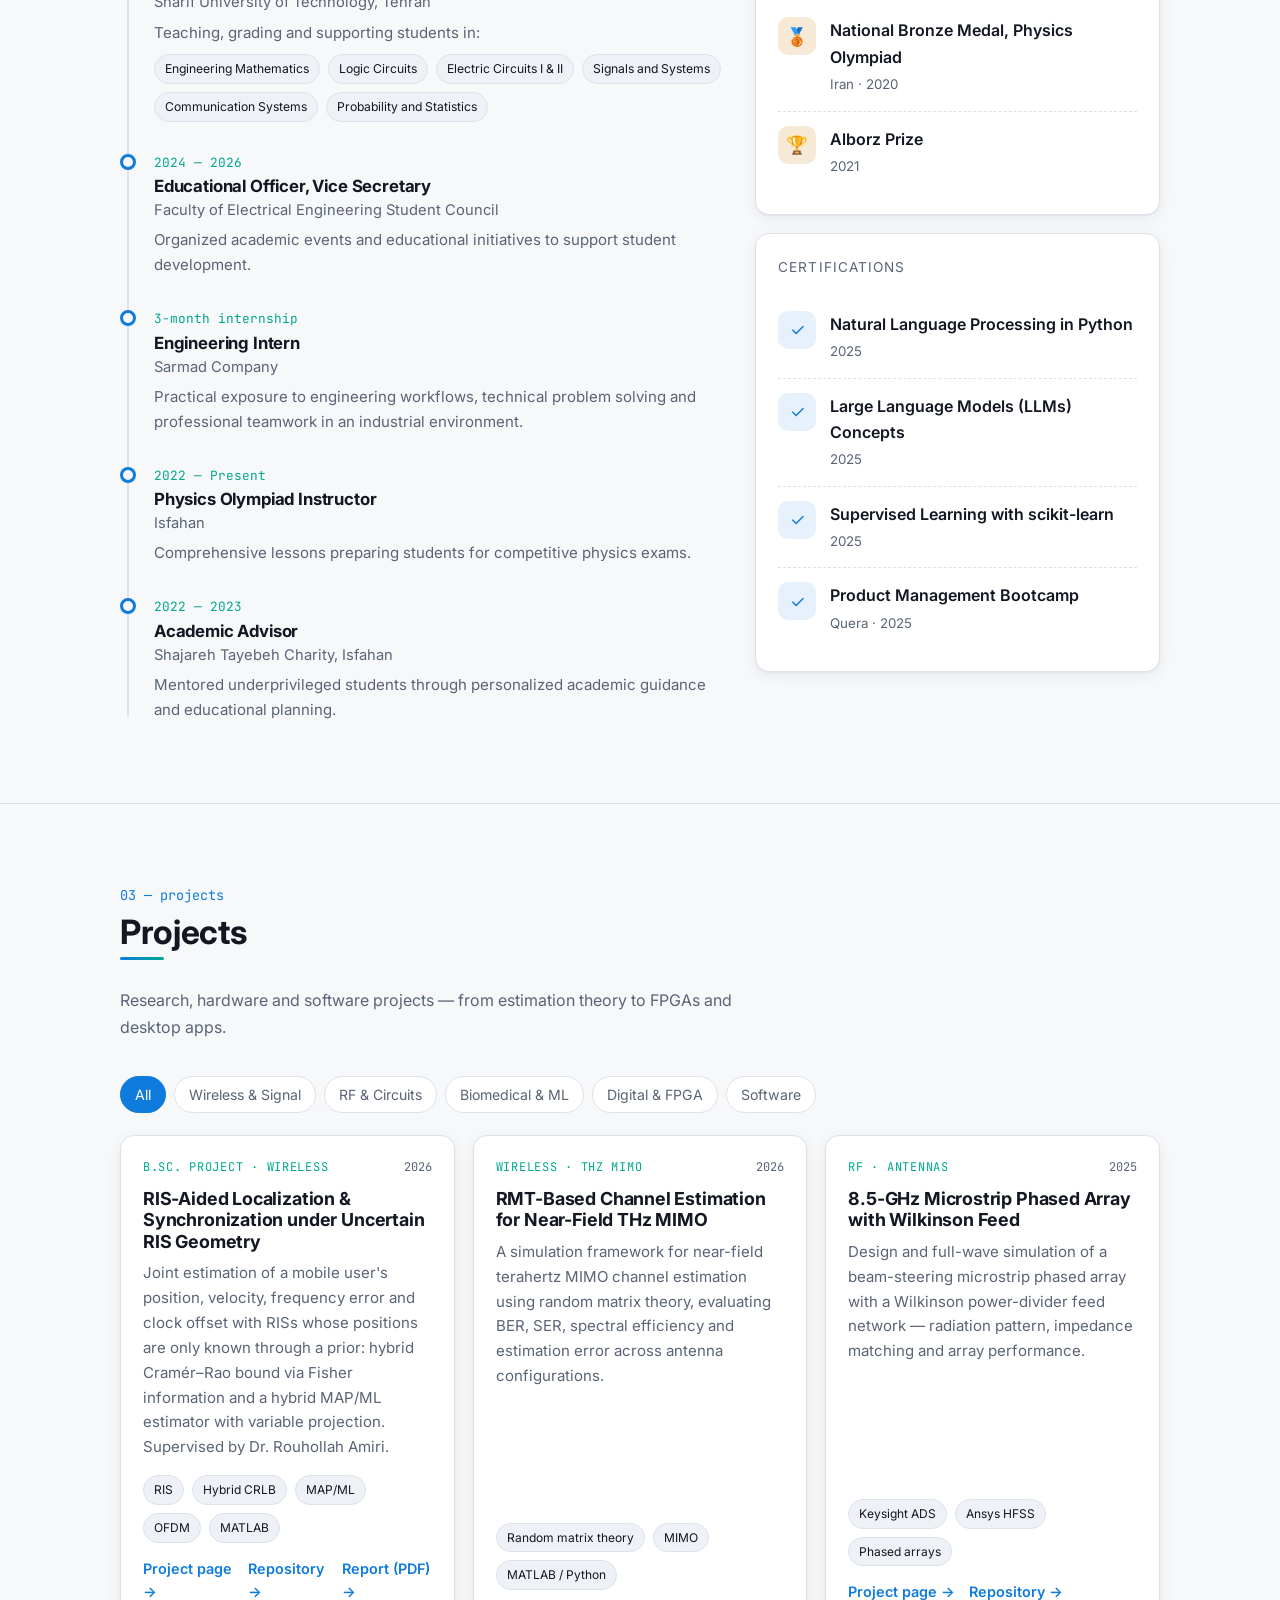
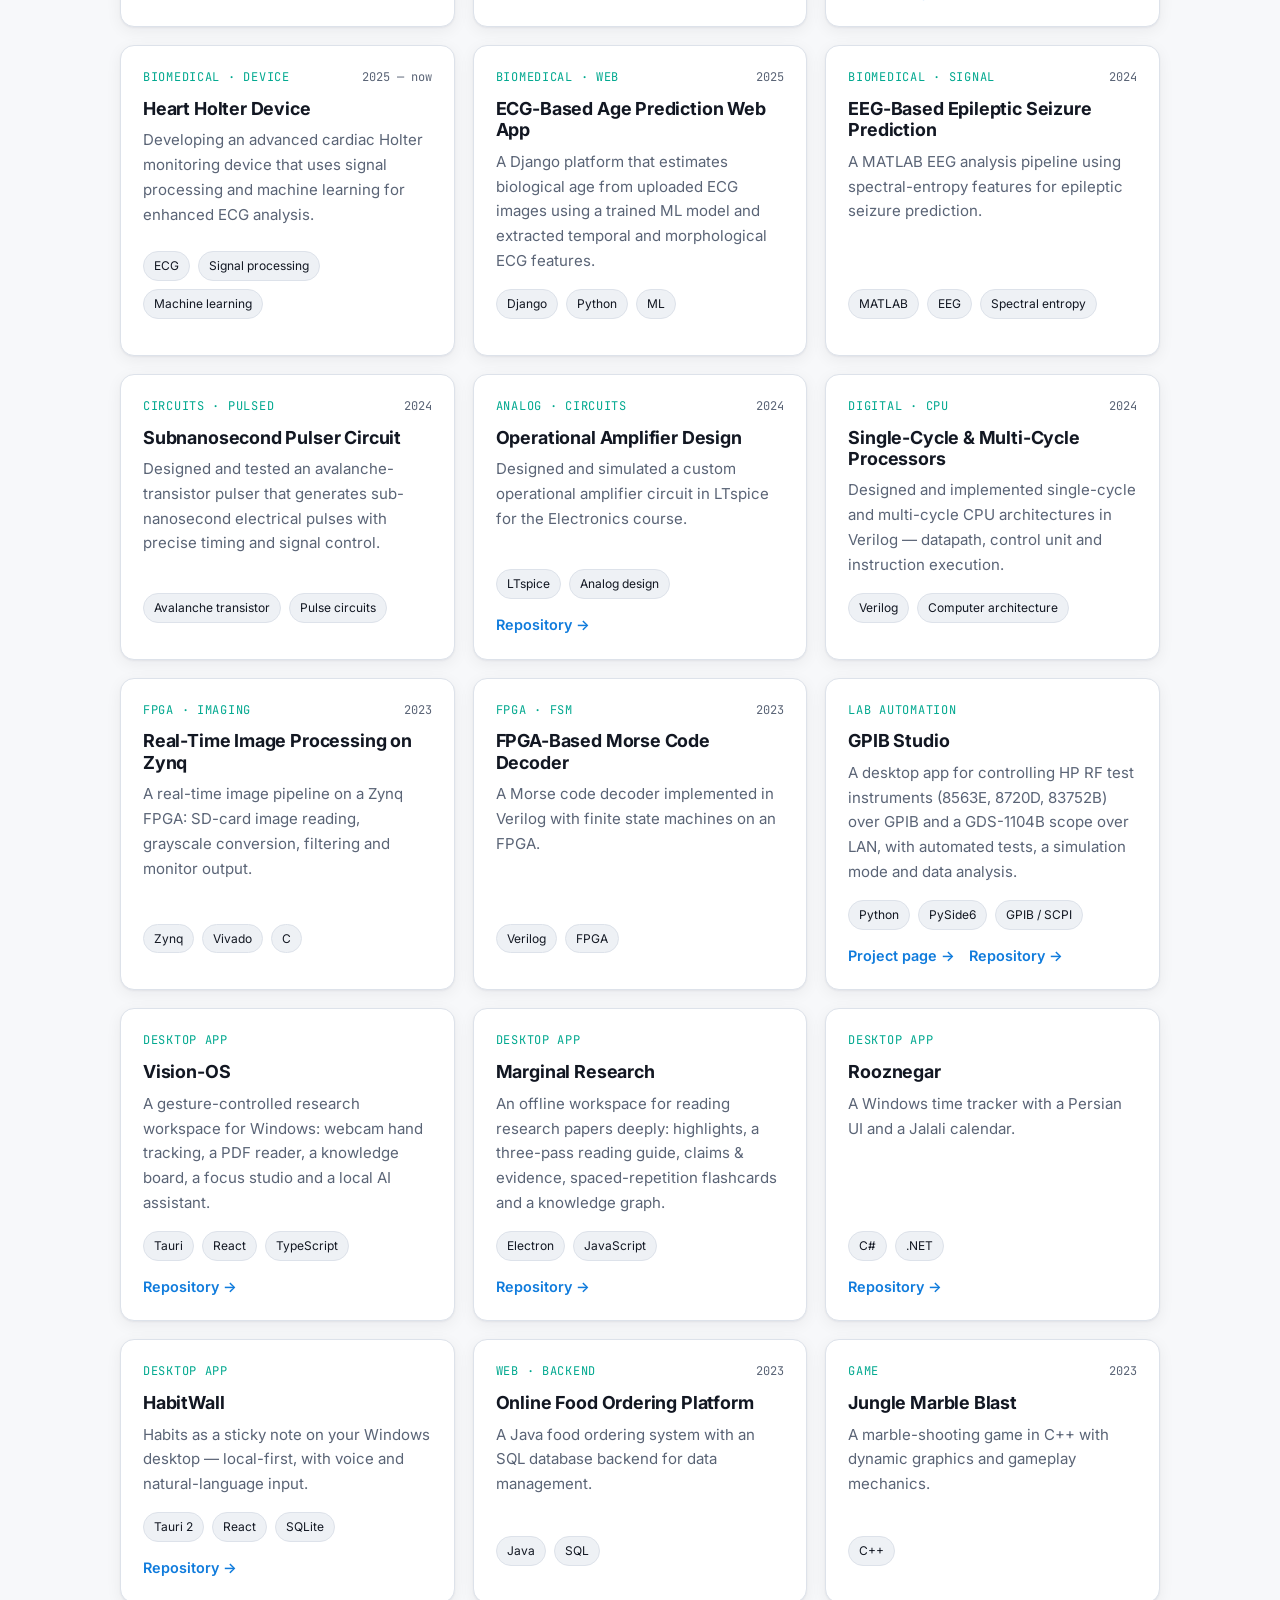
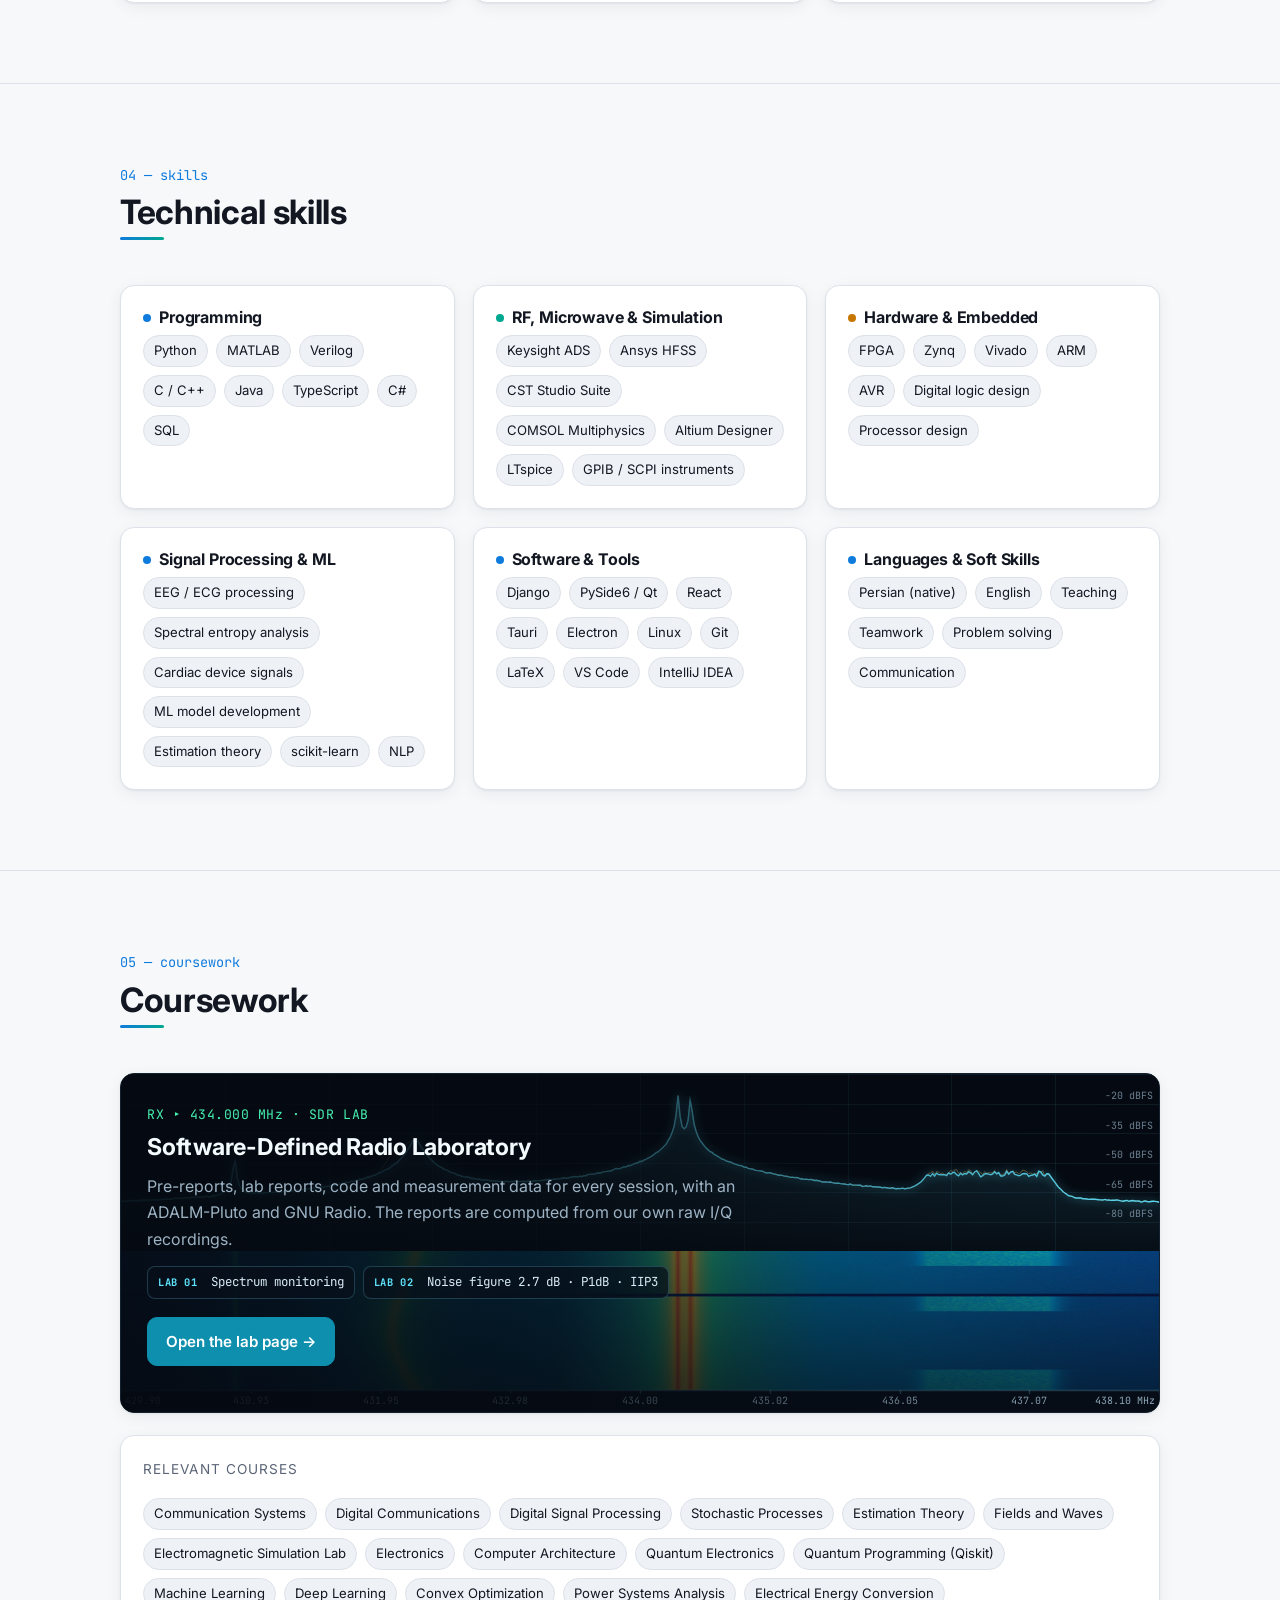
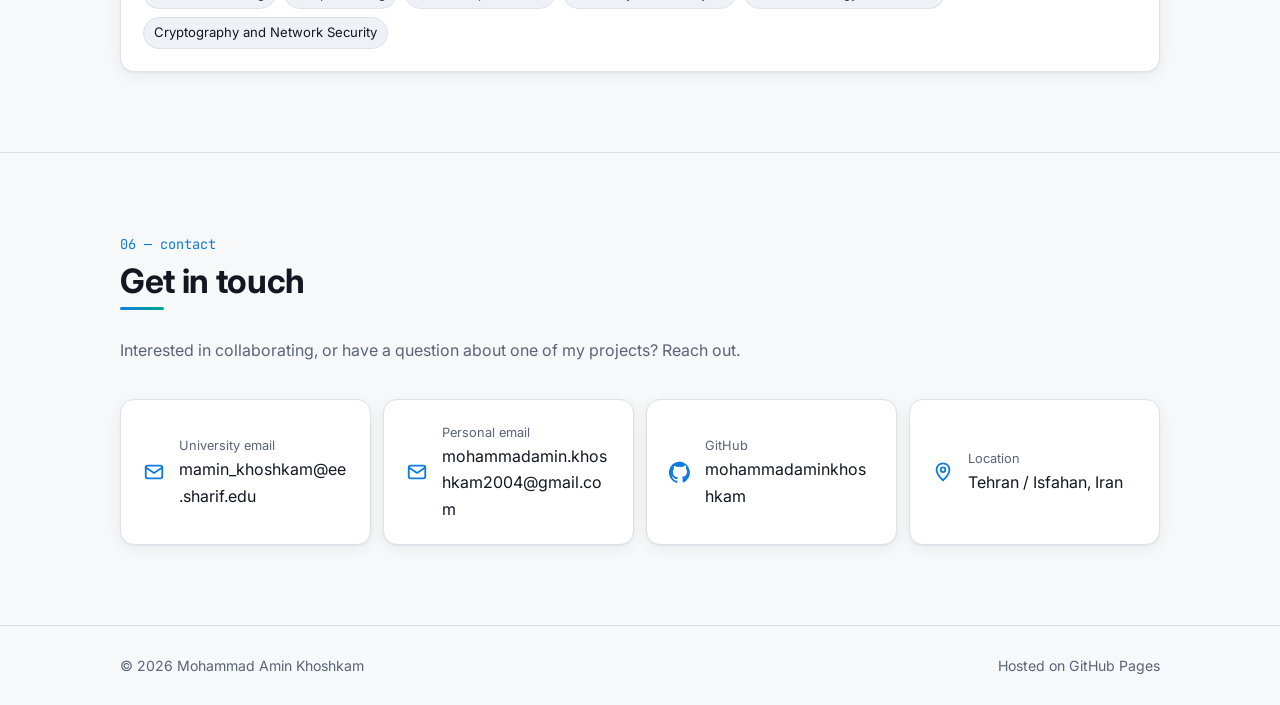
==== commit 583da9a3: "Project page: GPIB Studio - projects/gpib-studio/: test-bench theme with a CRT that switches between" ====
--- a/index.html
+++ b/index.html
@@ -292,7 +292,7 @@
           <p>A desktop app for controlling HP RF test instruments (8563E, 8720D, 83752B) over GPIB and a
             GDS-1104B scope over LAN, with automated tests, a simulation mode and data analysis.</p>
           <ul class="tags"><li class="tag">Python</li><li class="tag">PySide6</li><li class="tag">GPIB / SCPI</li></ul>
-          <div class="links"><a href="https://github.com/mohammadaminkhoshkam/GPIB-Studio" target="_blank" rel="noopener">Repository →</a></div>
+          <div class="links"><a href="projects/gpib-studio/">Project page →</a><a href="https://github.com/mohammadaminkhoshkam/GPIB-Studio" target="_blank" rel="noopener">Repository →</a></div>
         </article>
 
         <article class="card project reveal" data-cat="software">
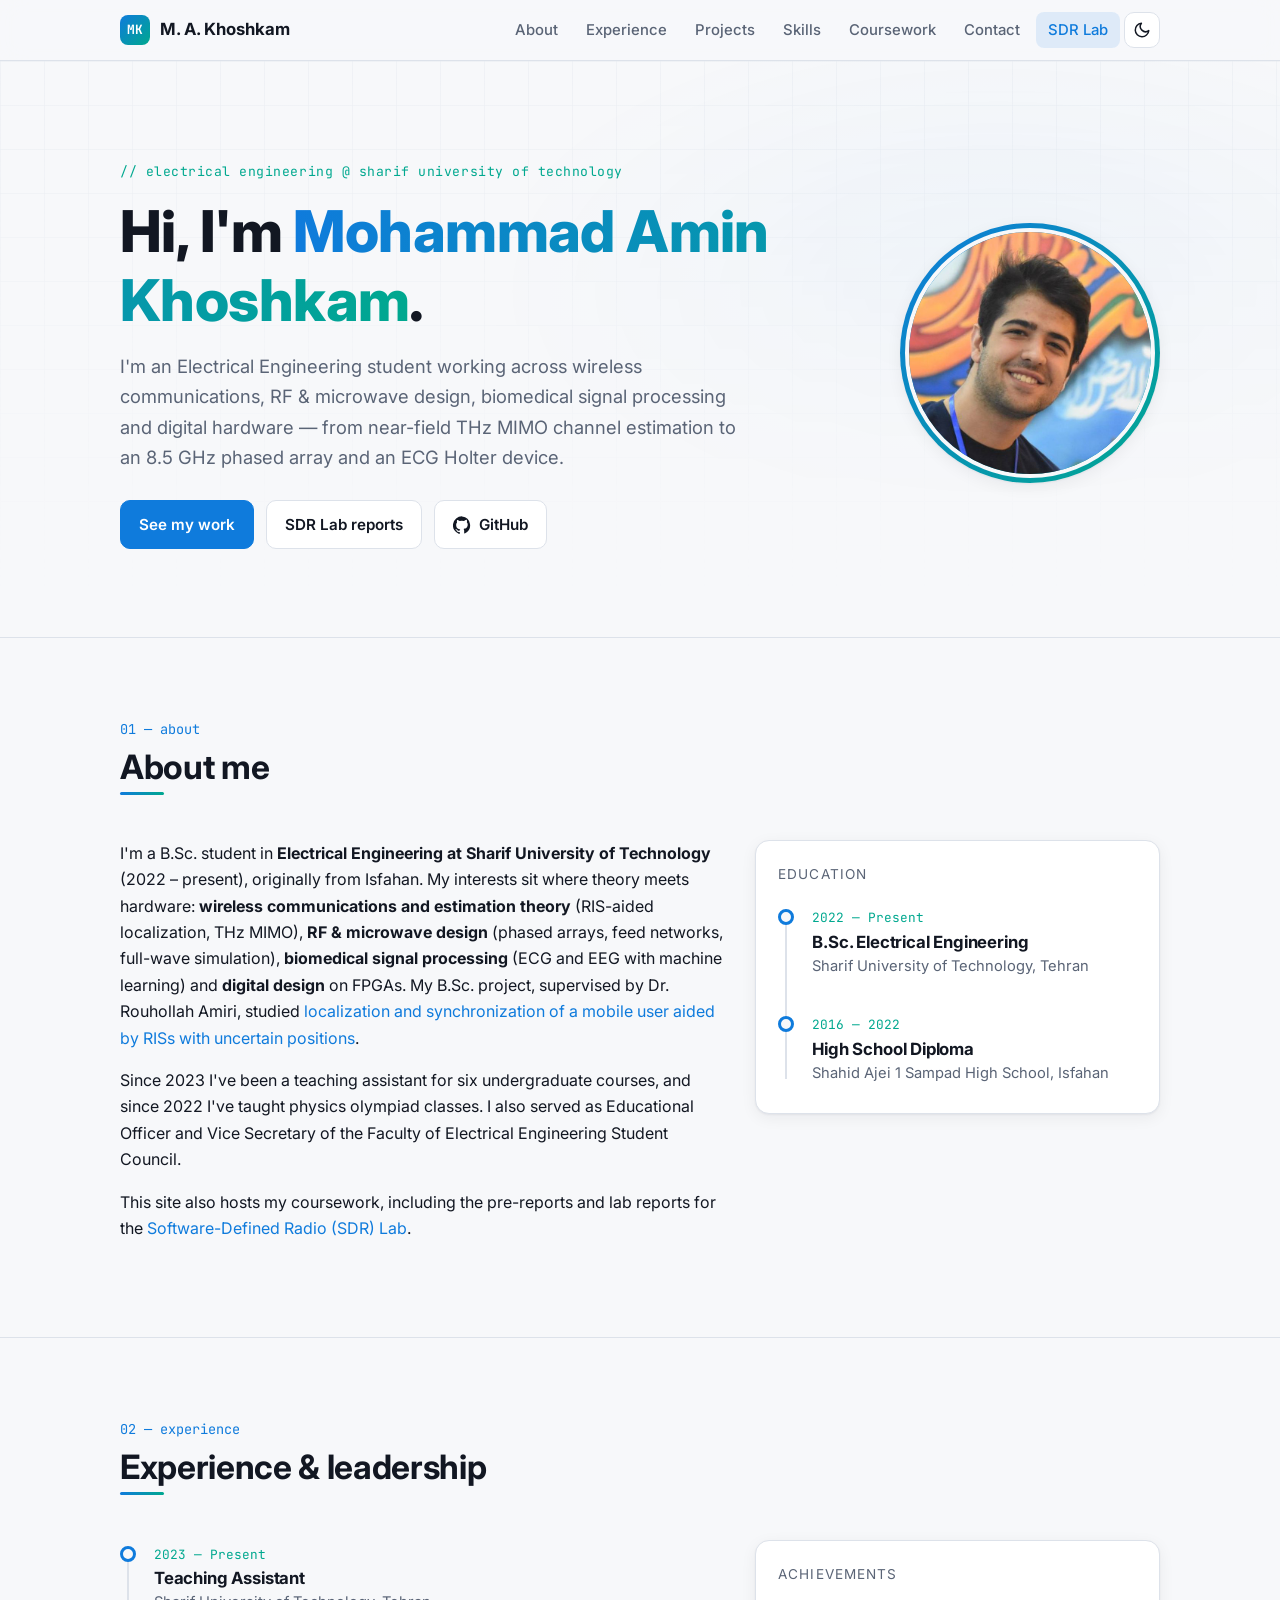
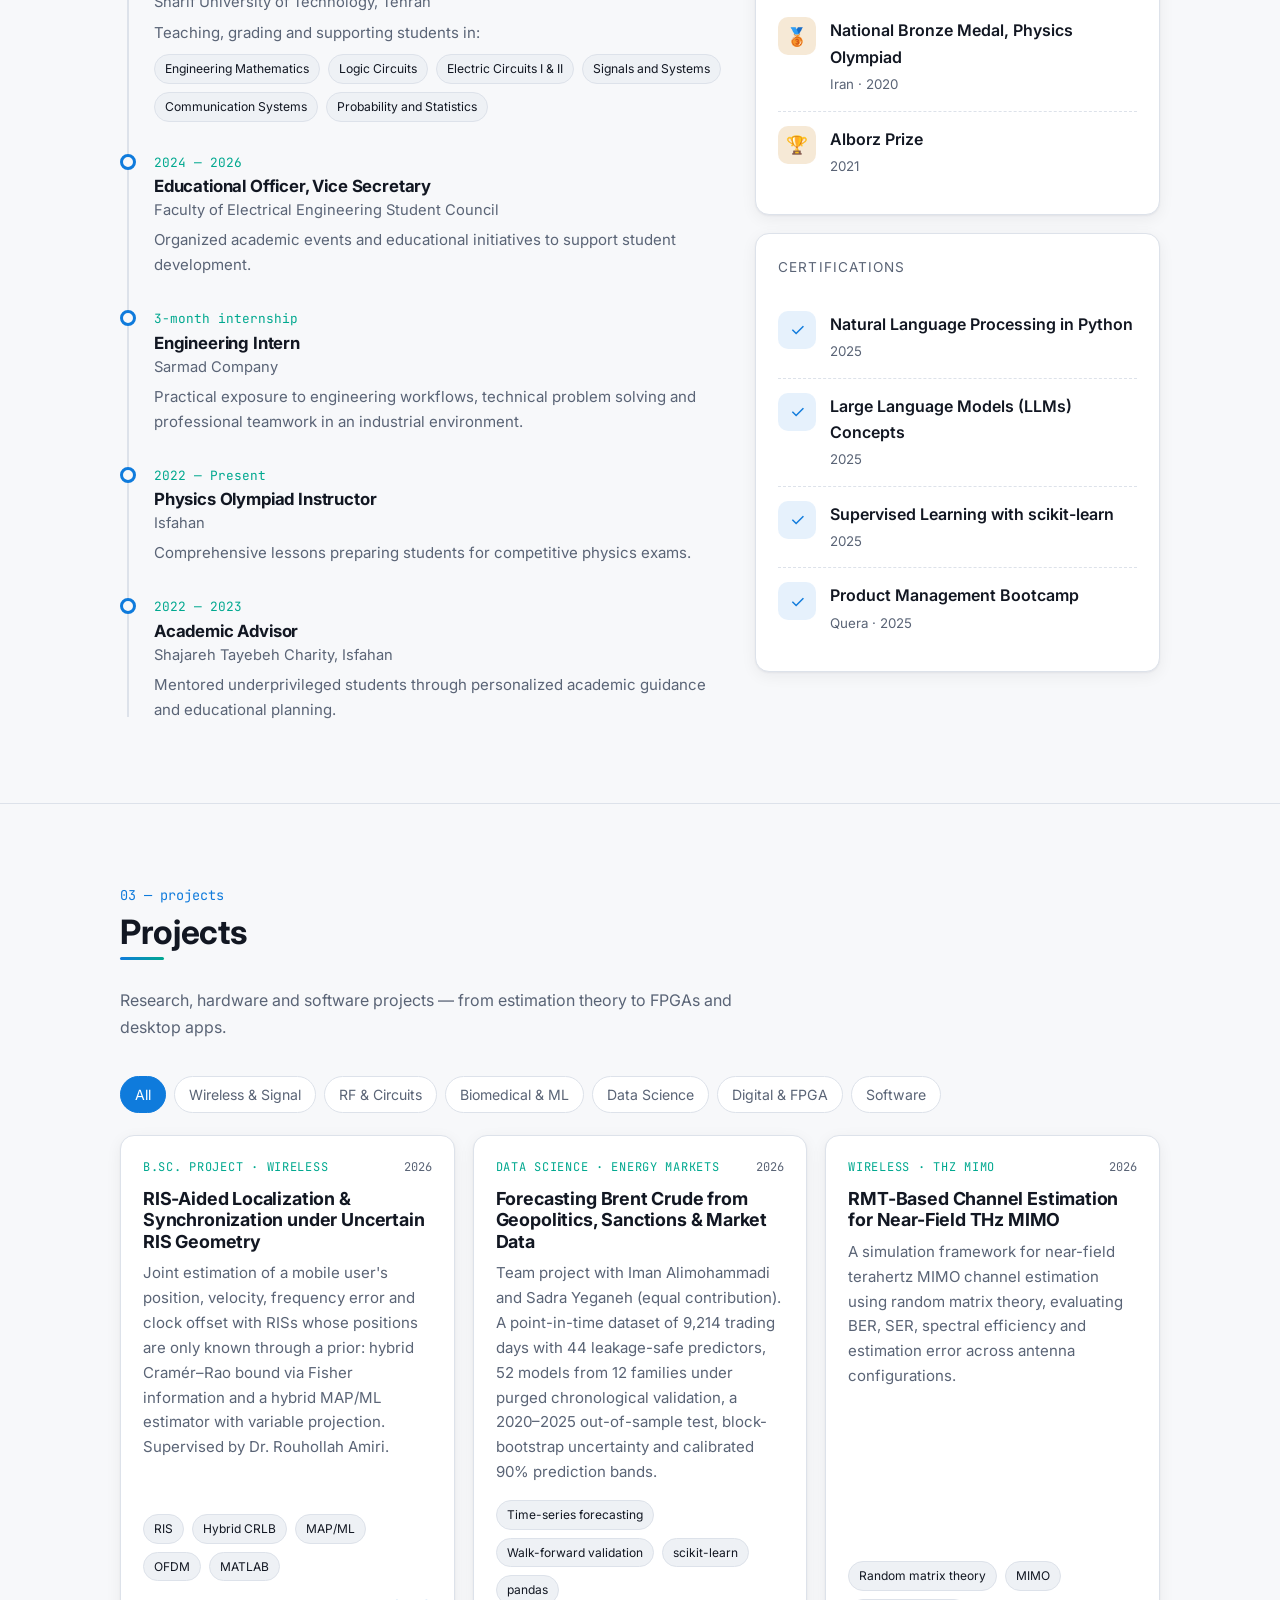
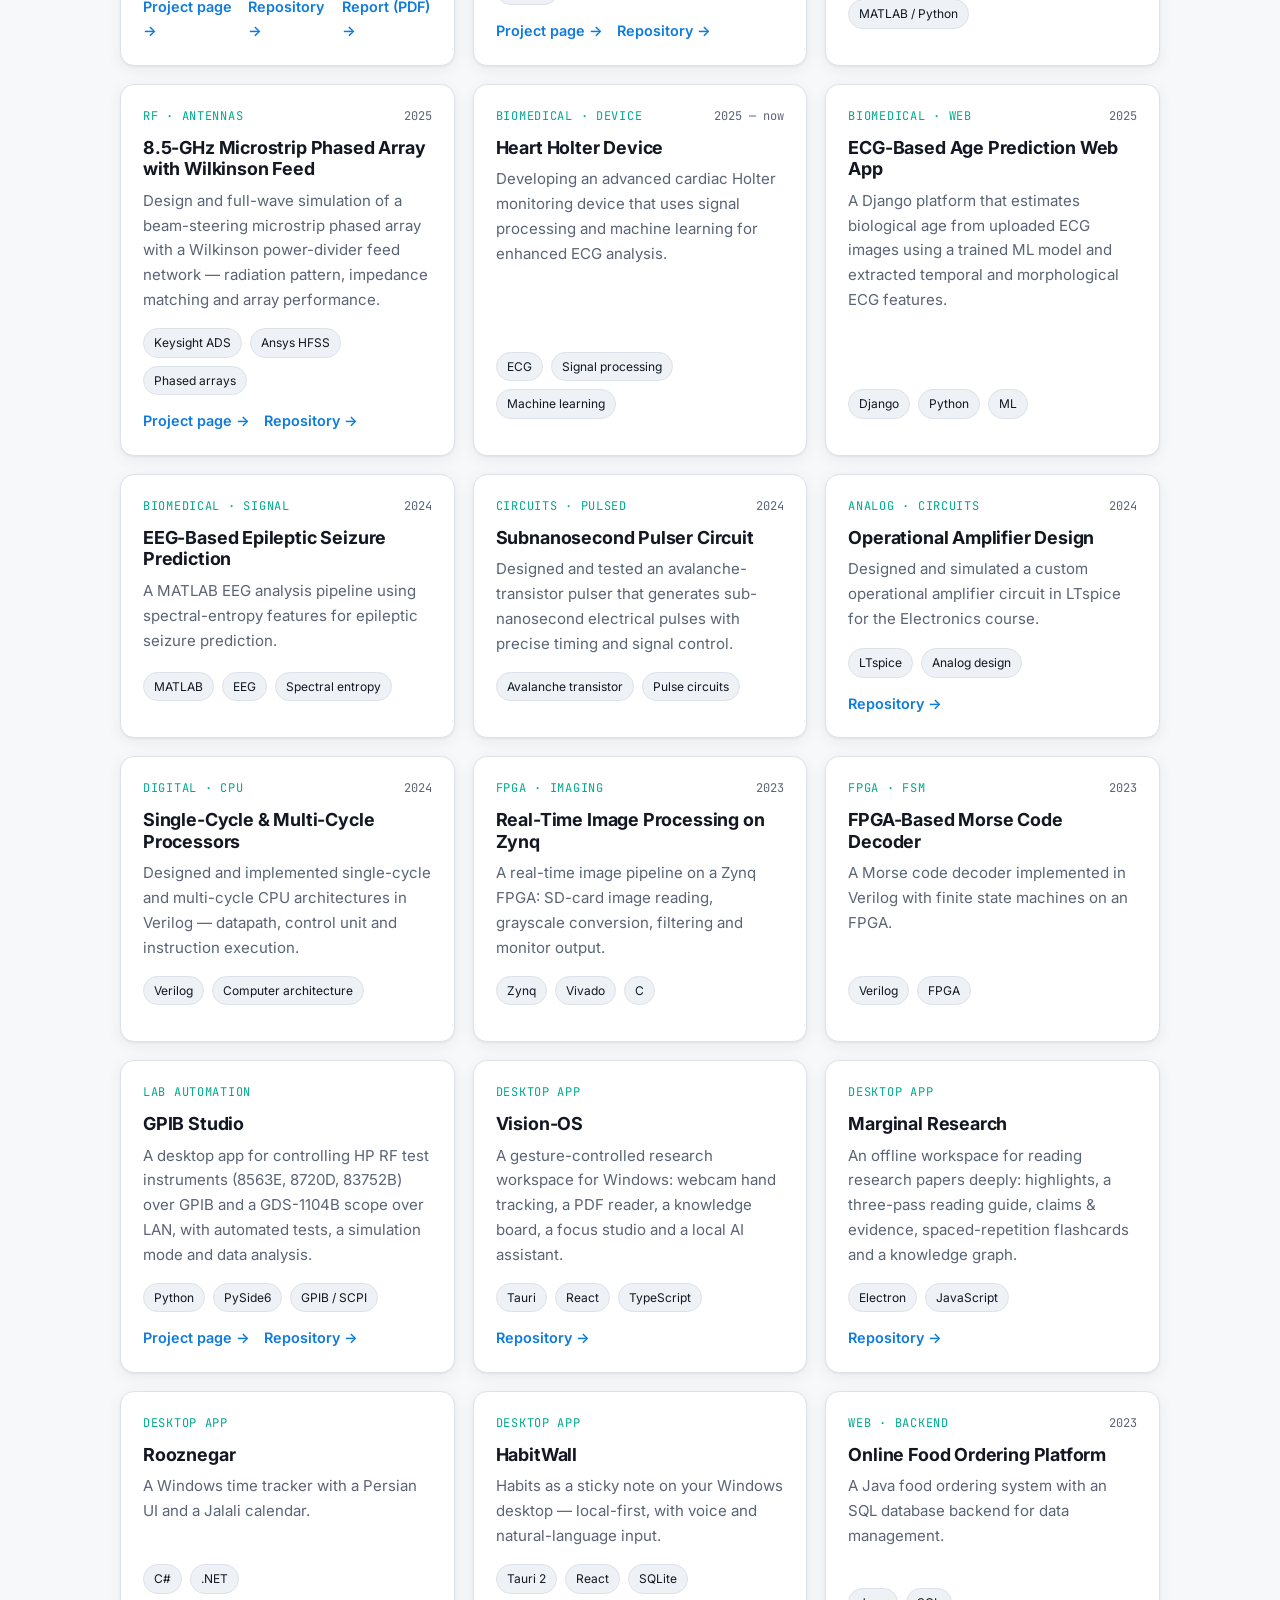
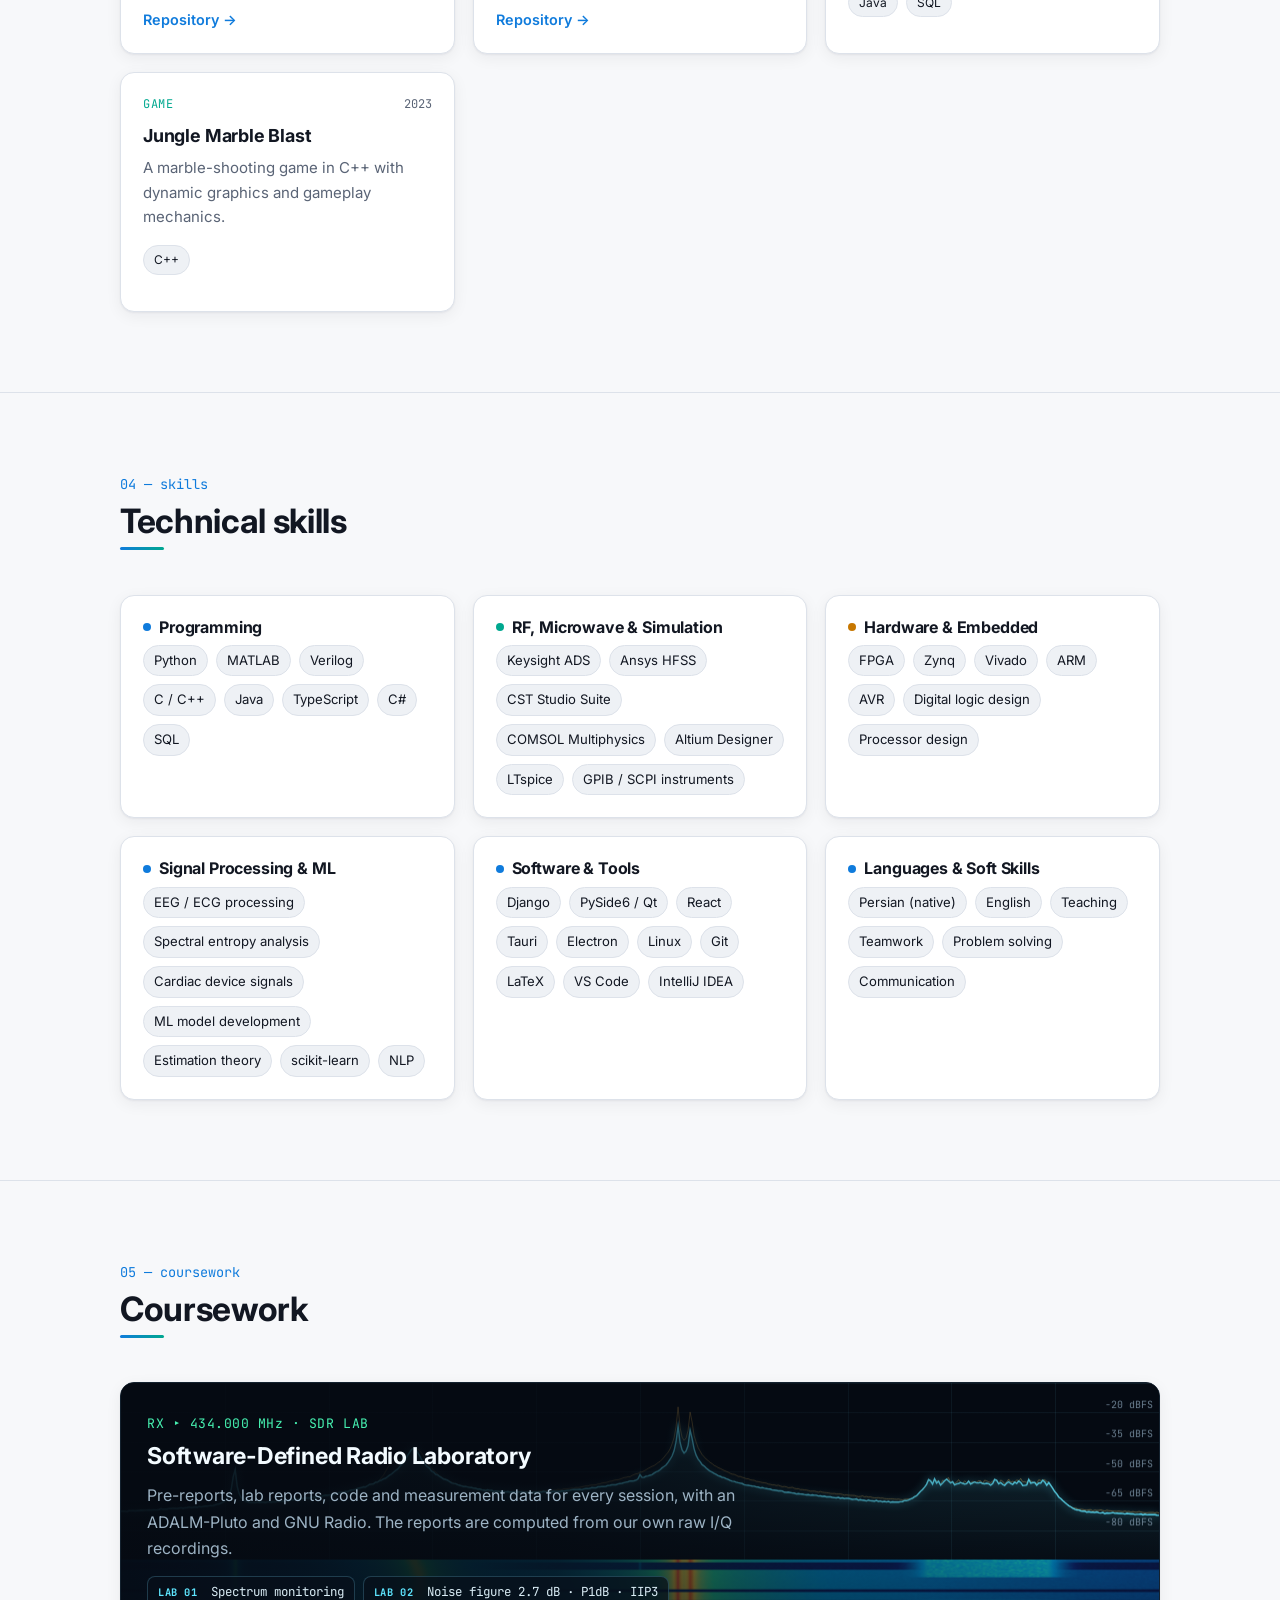
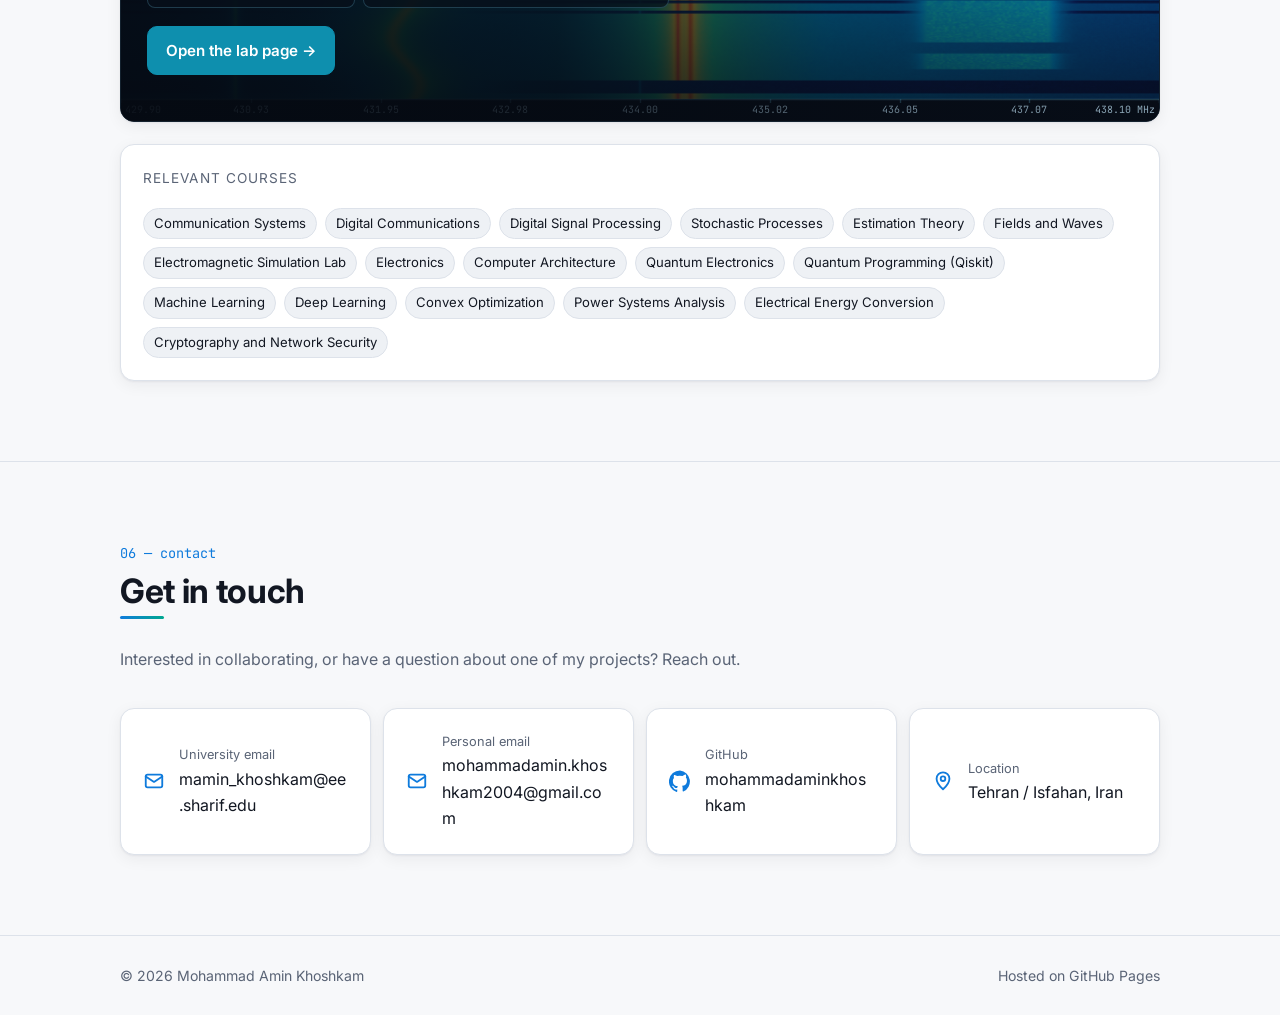
==== commit e4a5c6e5: "Project page: Brent oil forecasting (Data Science team project) Oil-themed page with an interactive " ====
--- a/index.html
+++ b/index.html
@@ -188,6 +188,7 @@
         <button class="chip" data-filter="comm" aria-pressed="false">Wireless &amp; Signal</button>
         <button class="chip" data-filter="rf" aria-pressed="false">RF &amp; Circuits</button>
         <button class="chip" data-filter="bio" aria-pressed="false">Biomedical &amp; ML</button>
+        <button class="chip" data-filter="data" aria-pressed="false">Data Science</button>
         <button class="chip" data-filter="digital" aria-pressed="false">Digital &amp; FPGA</button>
         <button class="chip" data-filter="software" aria-pressed="false">Software</button>
       </div>
@@ -204,6 +205,19 @@
             <a href="projects/ris-localization/">Project page →</a>
             <a href="https://github.com/mohammadaminkhoshkam/RIS-Localization-Synchronization" target="_blank" rel="noopener">Repository →</a>
             <a href="https://github.com/mohammadaminkhoshkam/RIS-Localization-Synchronization/blob/main/report/RIS_Localization_Report_EN.pdf" target="_blank" rel="noopener">Report (PDF) →</a>
+          </div>
+        </article>
+
+        <article class="card project reveal" data-cat="data">
+          <div class="meta"><span class="cat">Data Science · Energy markets</span><span class="year">2026</span></div>
+          <h3>Forecasting Brent Crude from Geopolitics, Sanctions &amp; Market Data</h3>
+          <p>Team project with Iman Alimohammadi and Sadra Yeganeh (equal contribution). A point-in-time dataset of 9,214 trading days
+            with 44 leakage-safe predictors, 52 models from 12 families under purged chronological validation, a 2020–2025 out-of-sample
+            test, block-bootstrap uncertainty and calibrated 90% prediction bands.</p>
+          <ul class="tags"><li class="tag">Time-series forecasting</li><li class="tag">Walk-forward validation</li><li class="tag">scikit-learn</li><li class="tag">pandas</li></ul>
+          <div class="links">
+            <a href="projects/brent-oil-forecasting/">Project page →</a>
+            <a href="https://github.com/mohammadaminkhoshkam/Brent-Oil-Geopolitics-Forecasting" target="_blank" rel="noopener">Repository →</a>
           </div>
         </article>
 
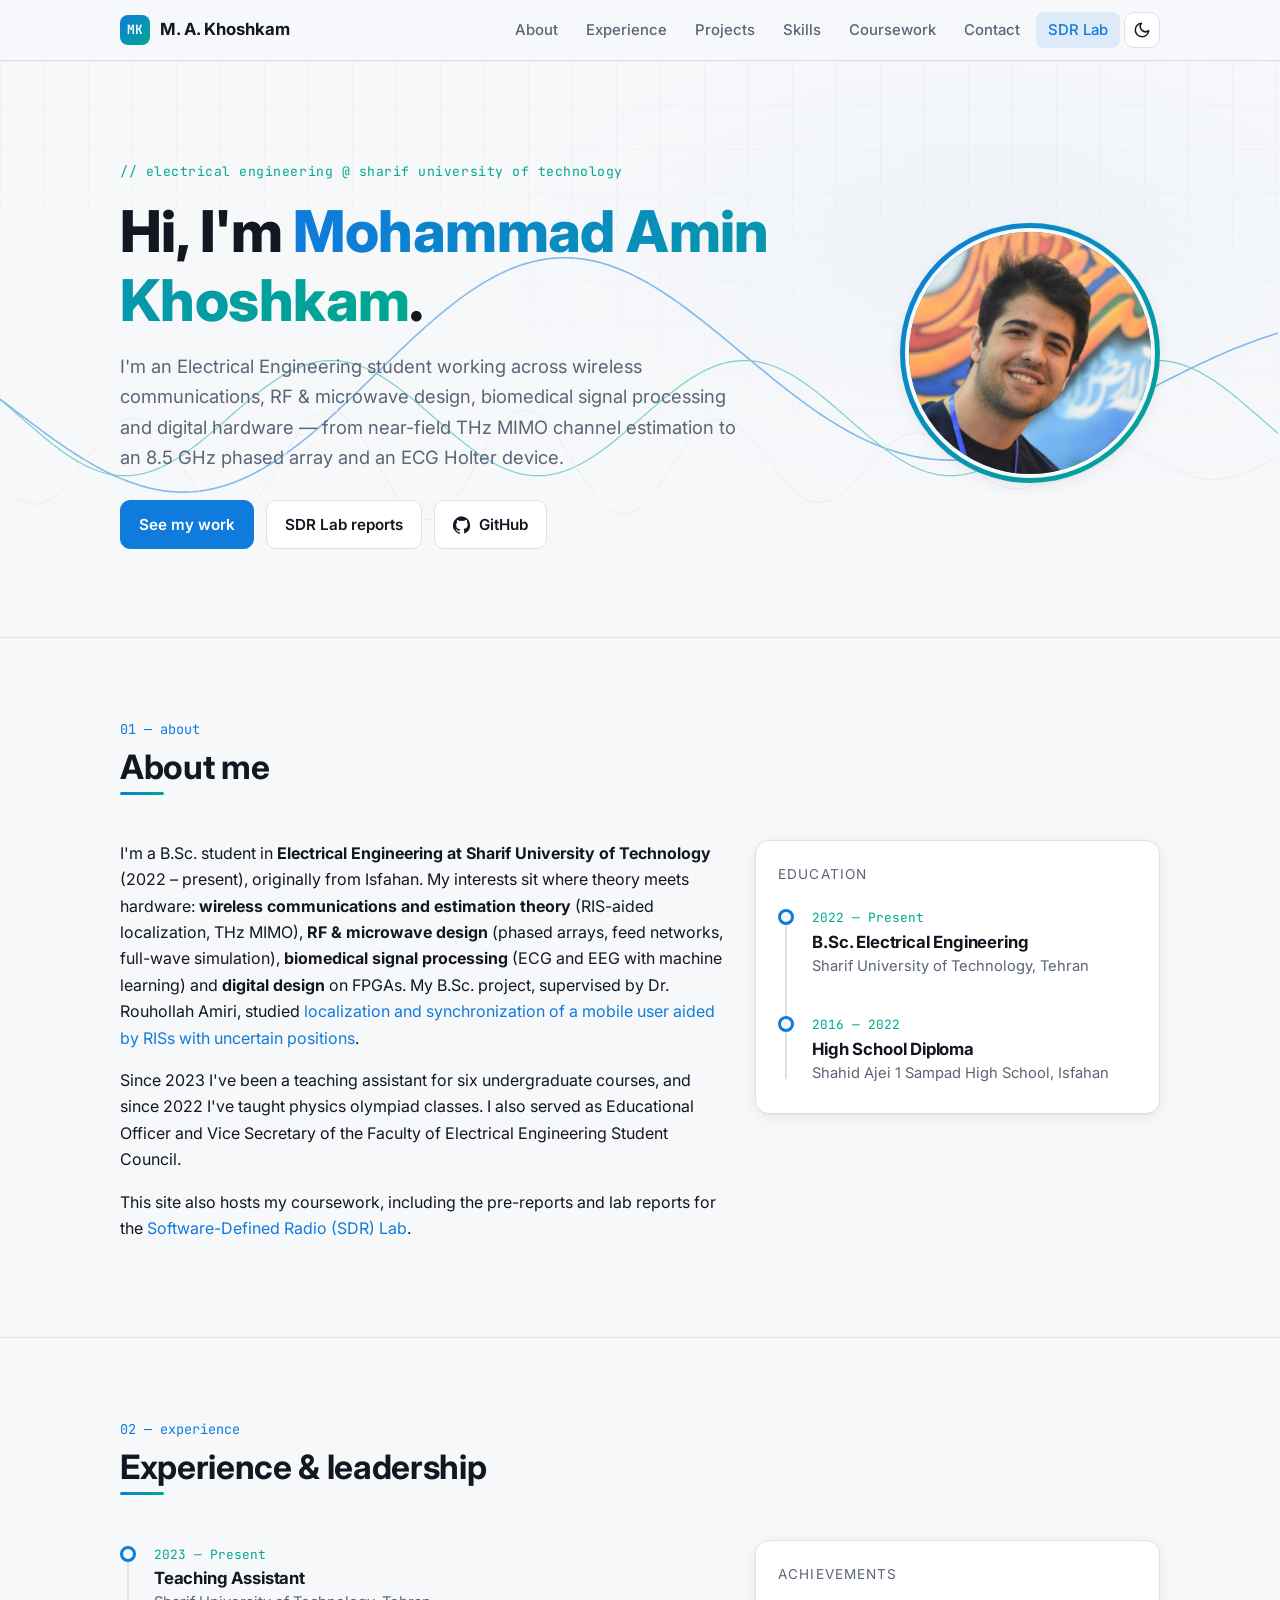
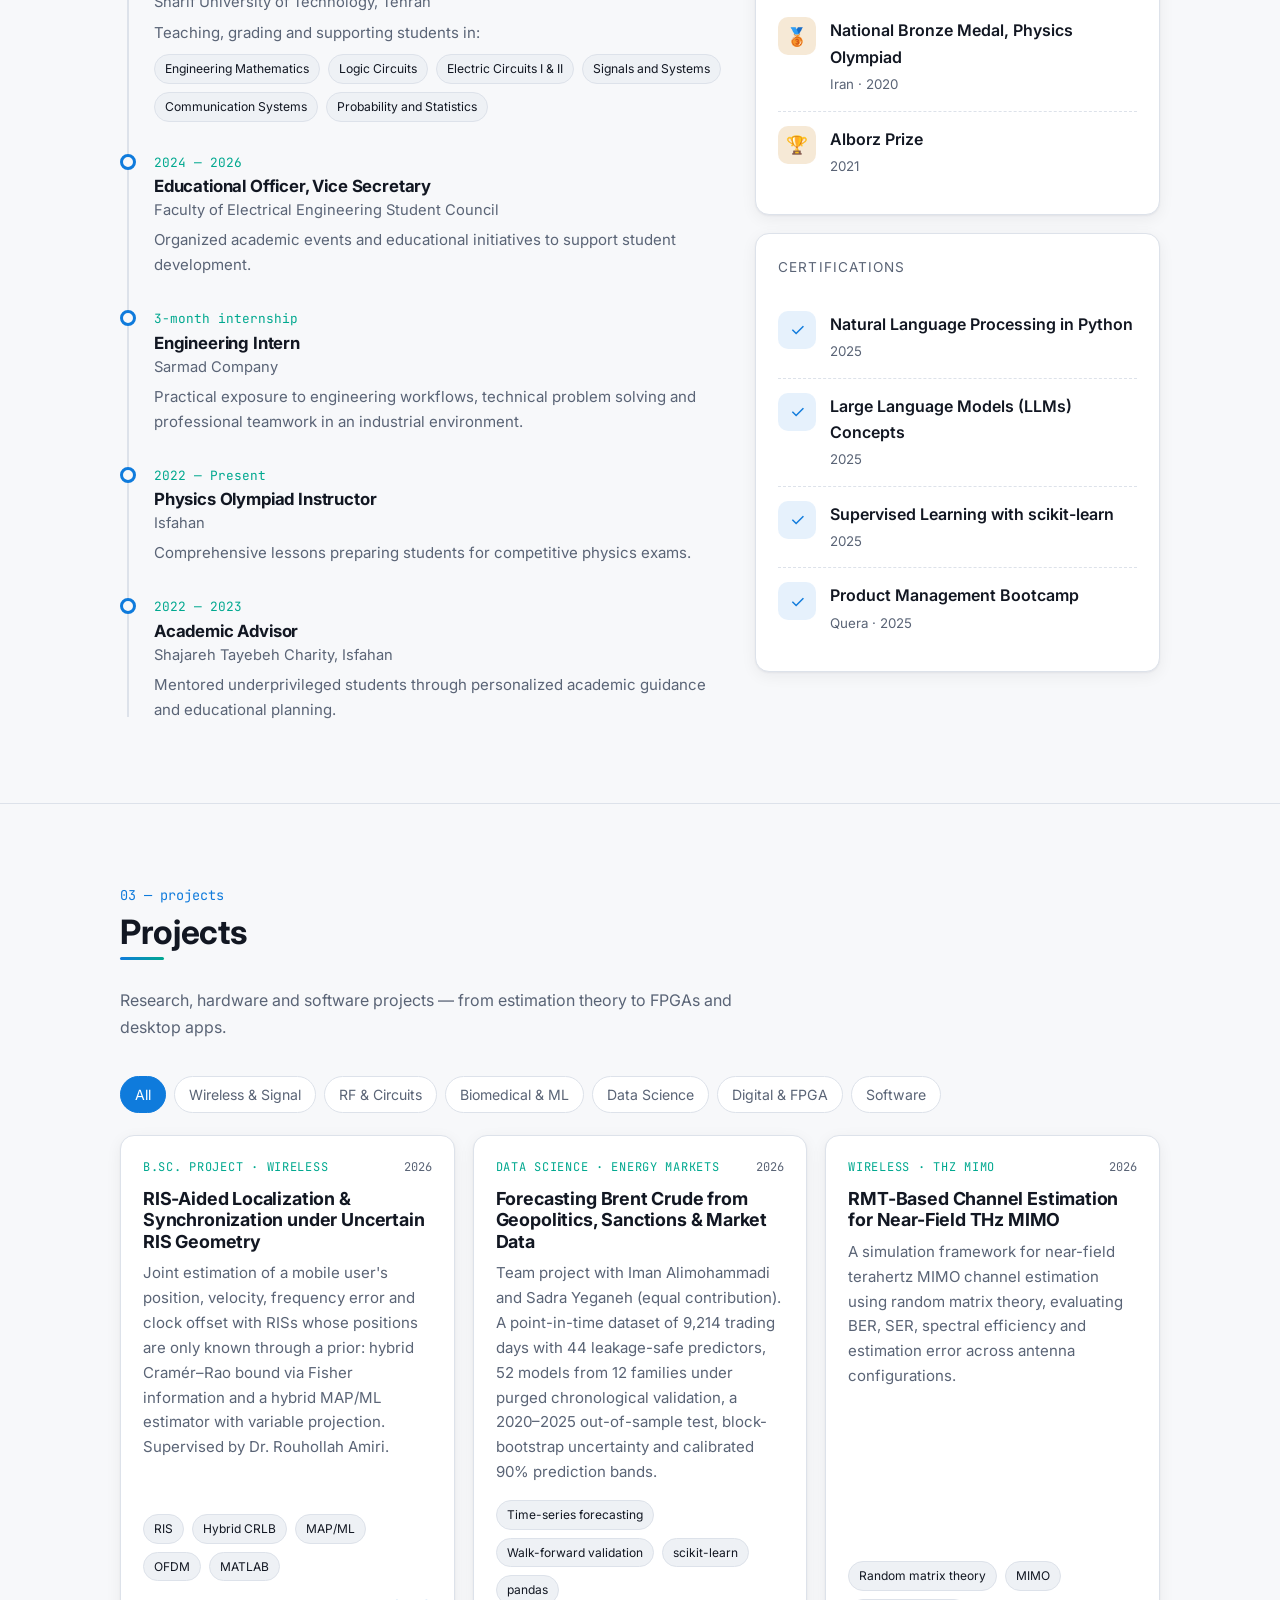
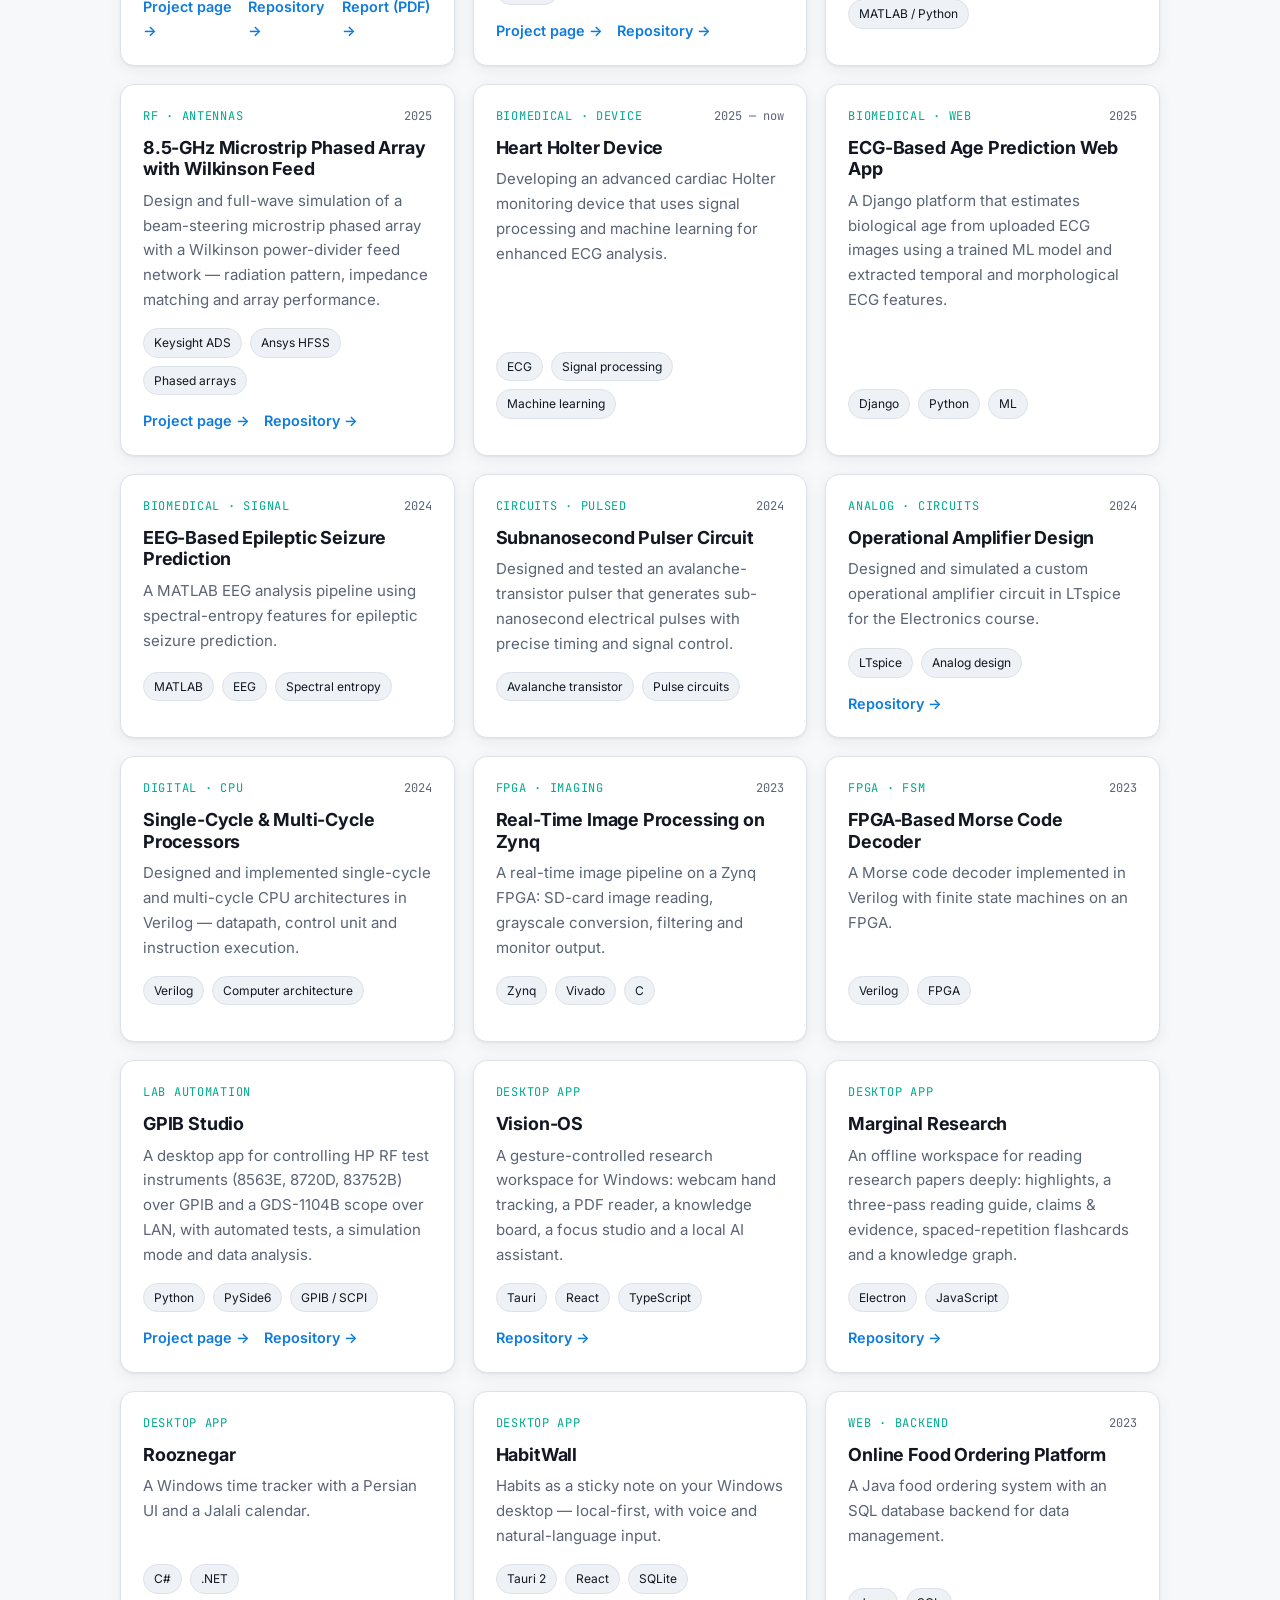
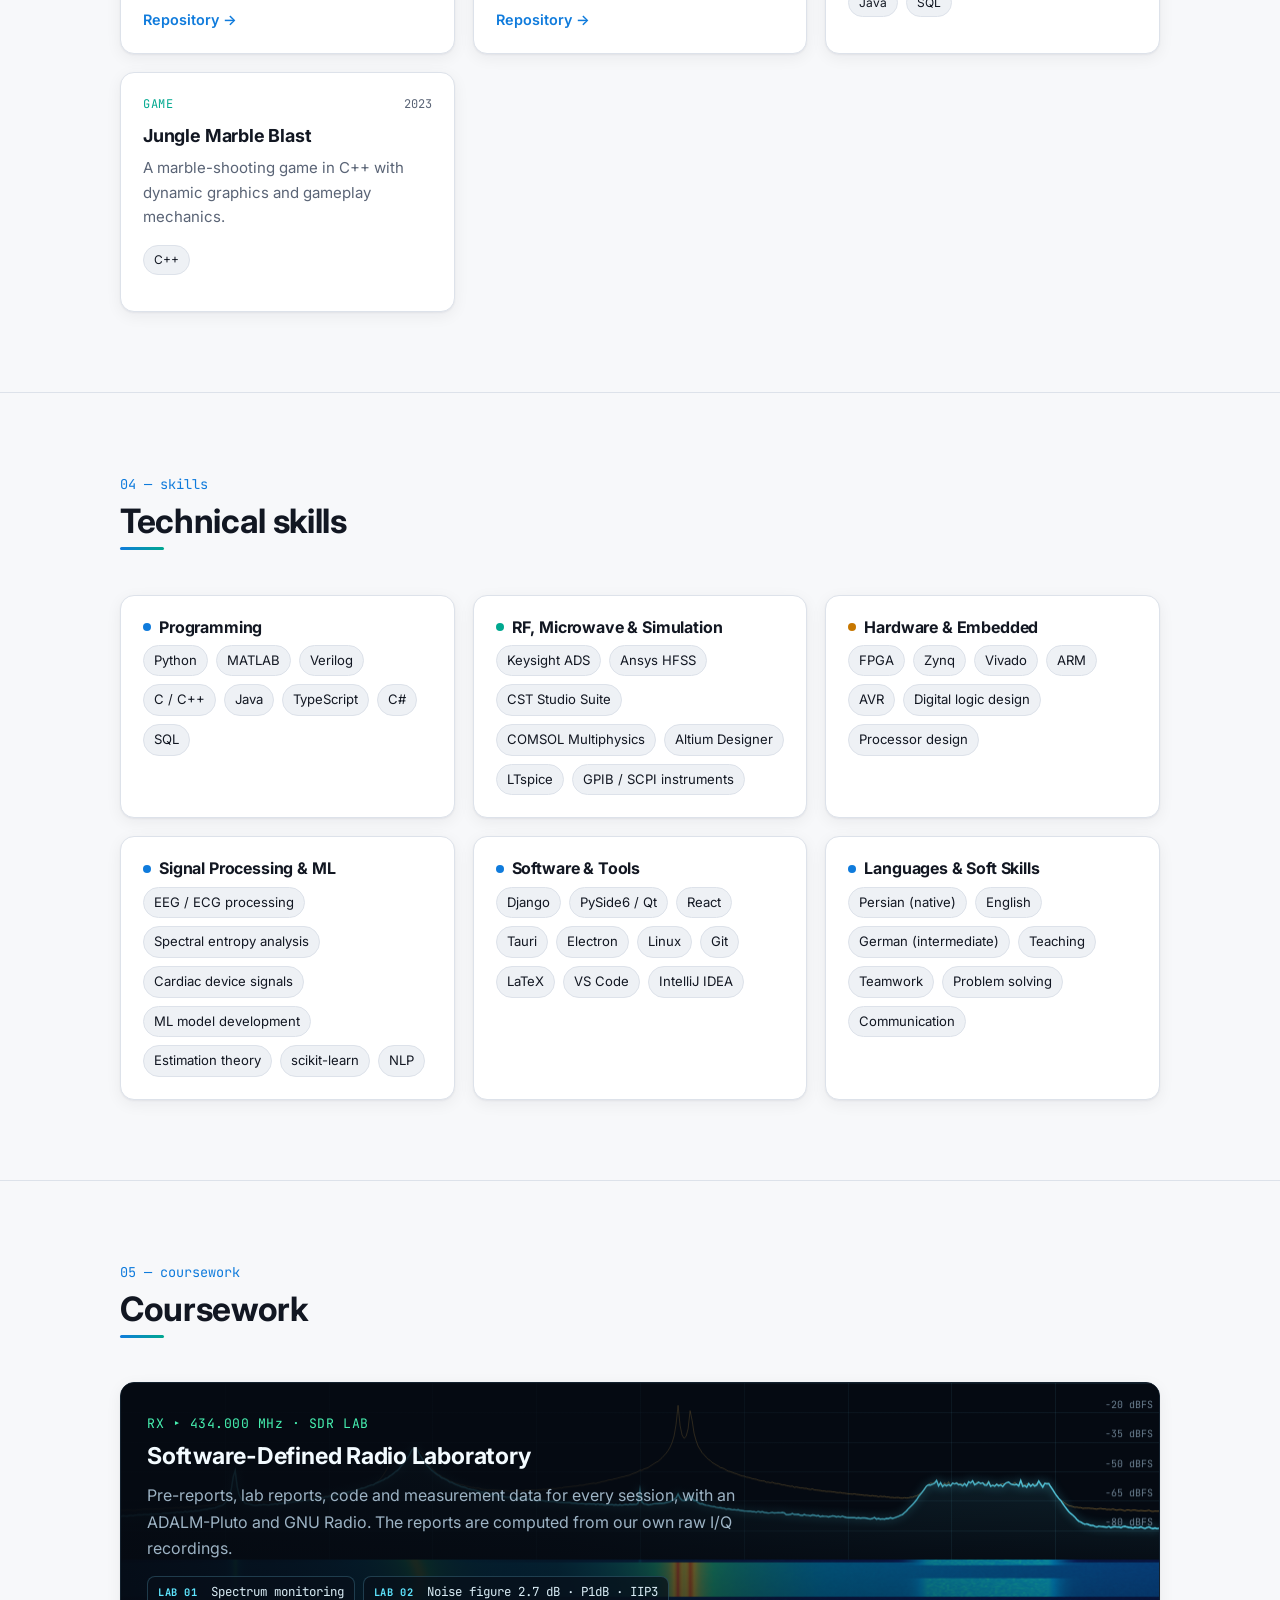
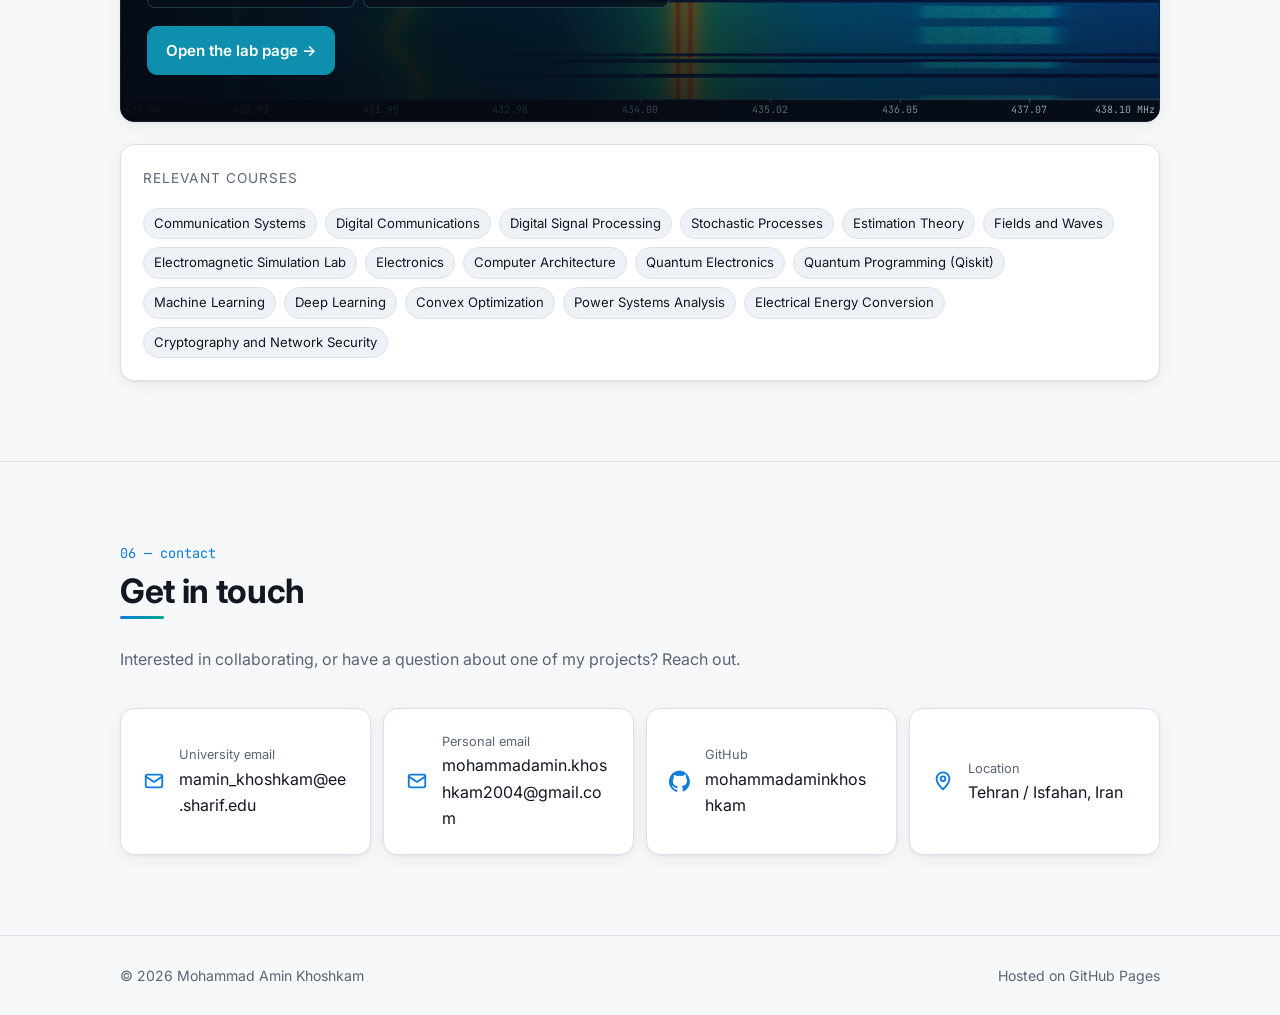
==== commit 2af65b43: "Skills: add German (intermediate)" ====
--- a/index.html
+++ b/index.html
@@ -409,7 +409,7 @@
         <div class="card skill-group reveal">
           <h3><span class="dot"></span>Languages &amp; Soft Skills</h3>
           <ul class="tags">
-            <li class="tag">Persian (native)</li><li class="tag">English</li><li class="tag">Teaching</li>
+            <li class="tag">Persian (native)</li><li class="tag">English</li><li class="tag">German (intermediate)</li><li class="tag">Teaching</li>
             <li class="tag">Teamwork</li><li class="tag">Problem solving</li><li class="tag">Communication</li>
           </ul>
         </div>
